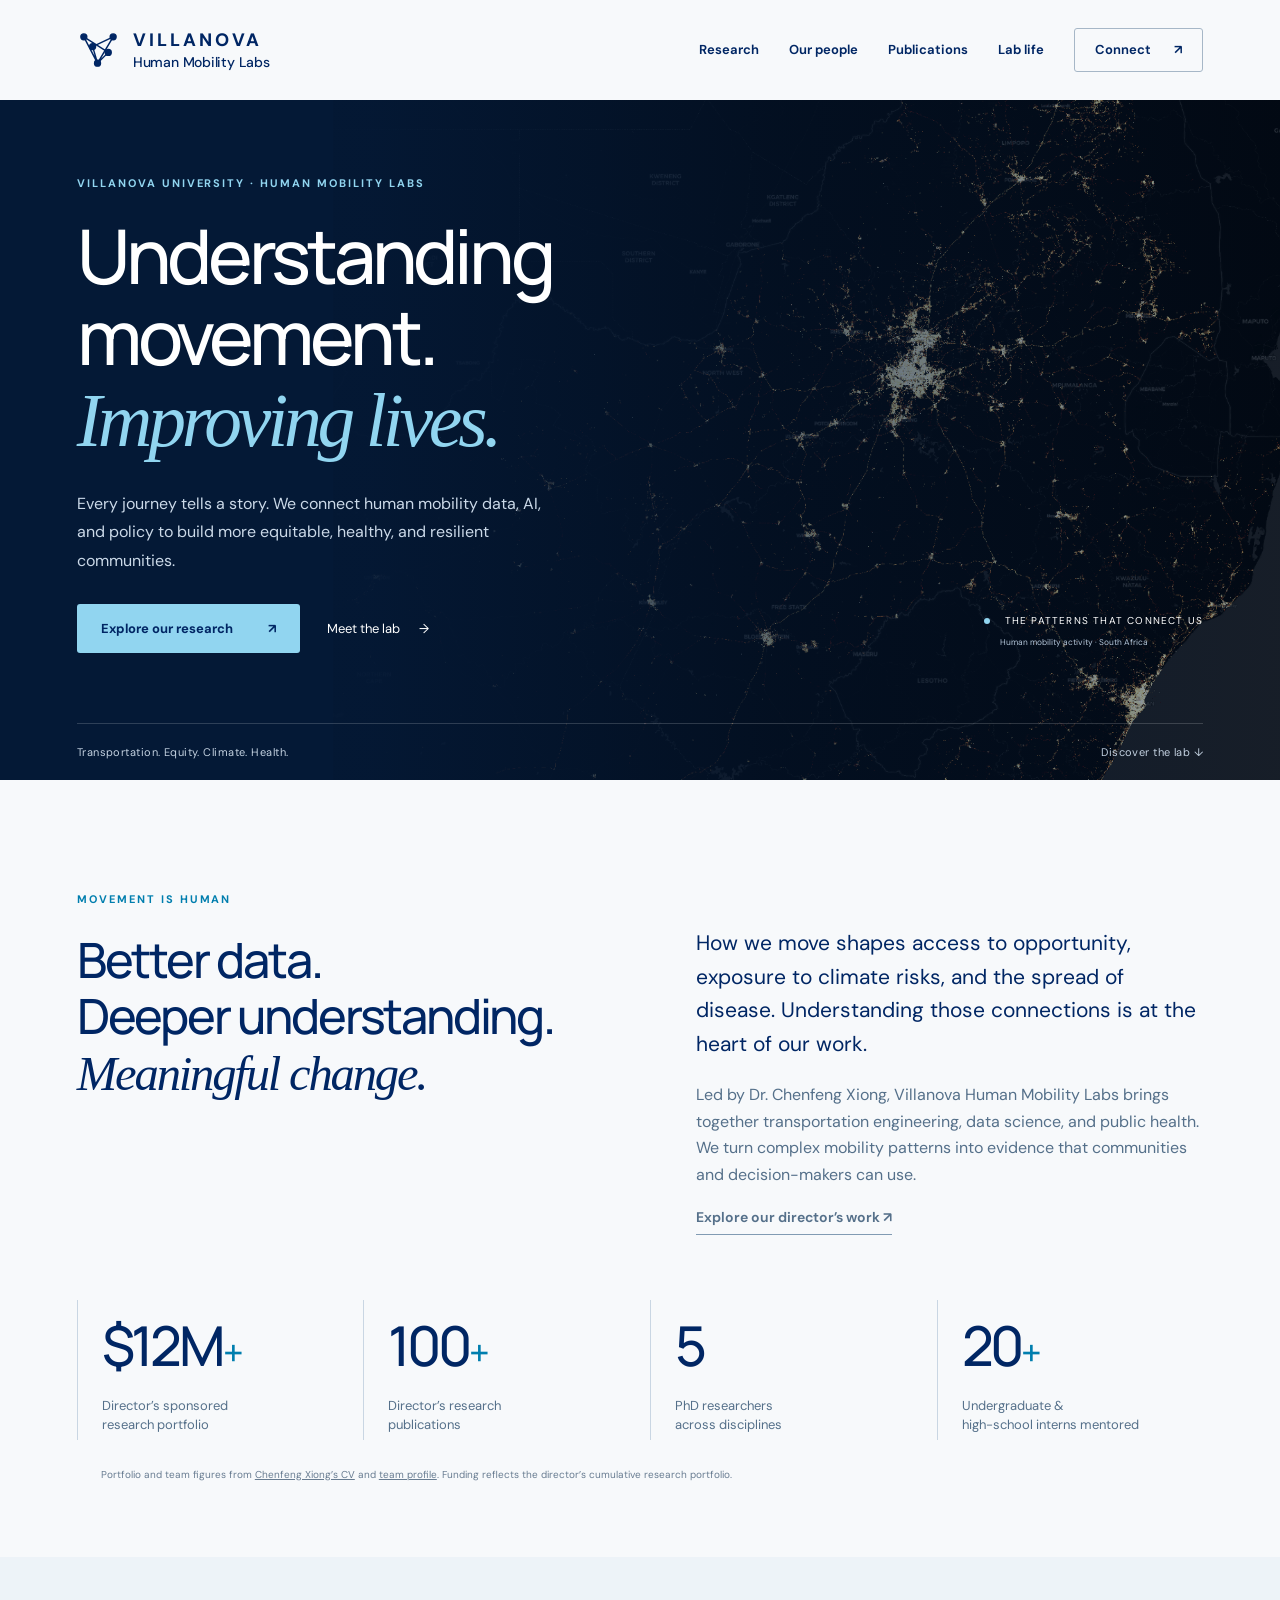
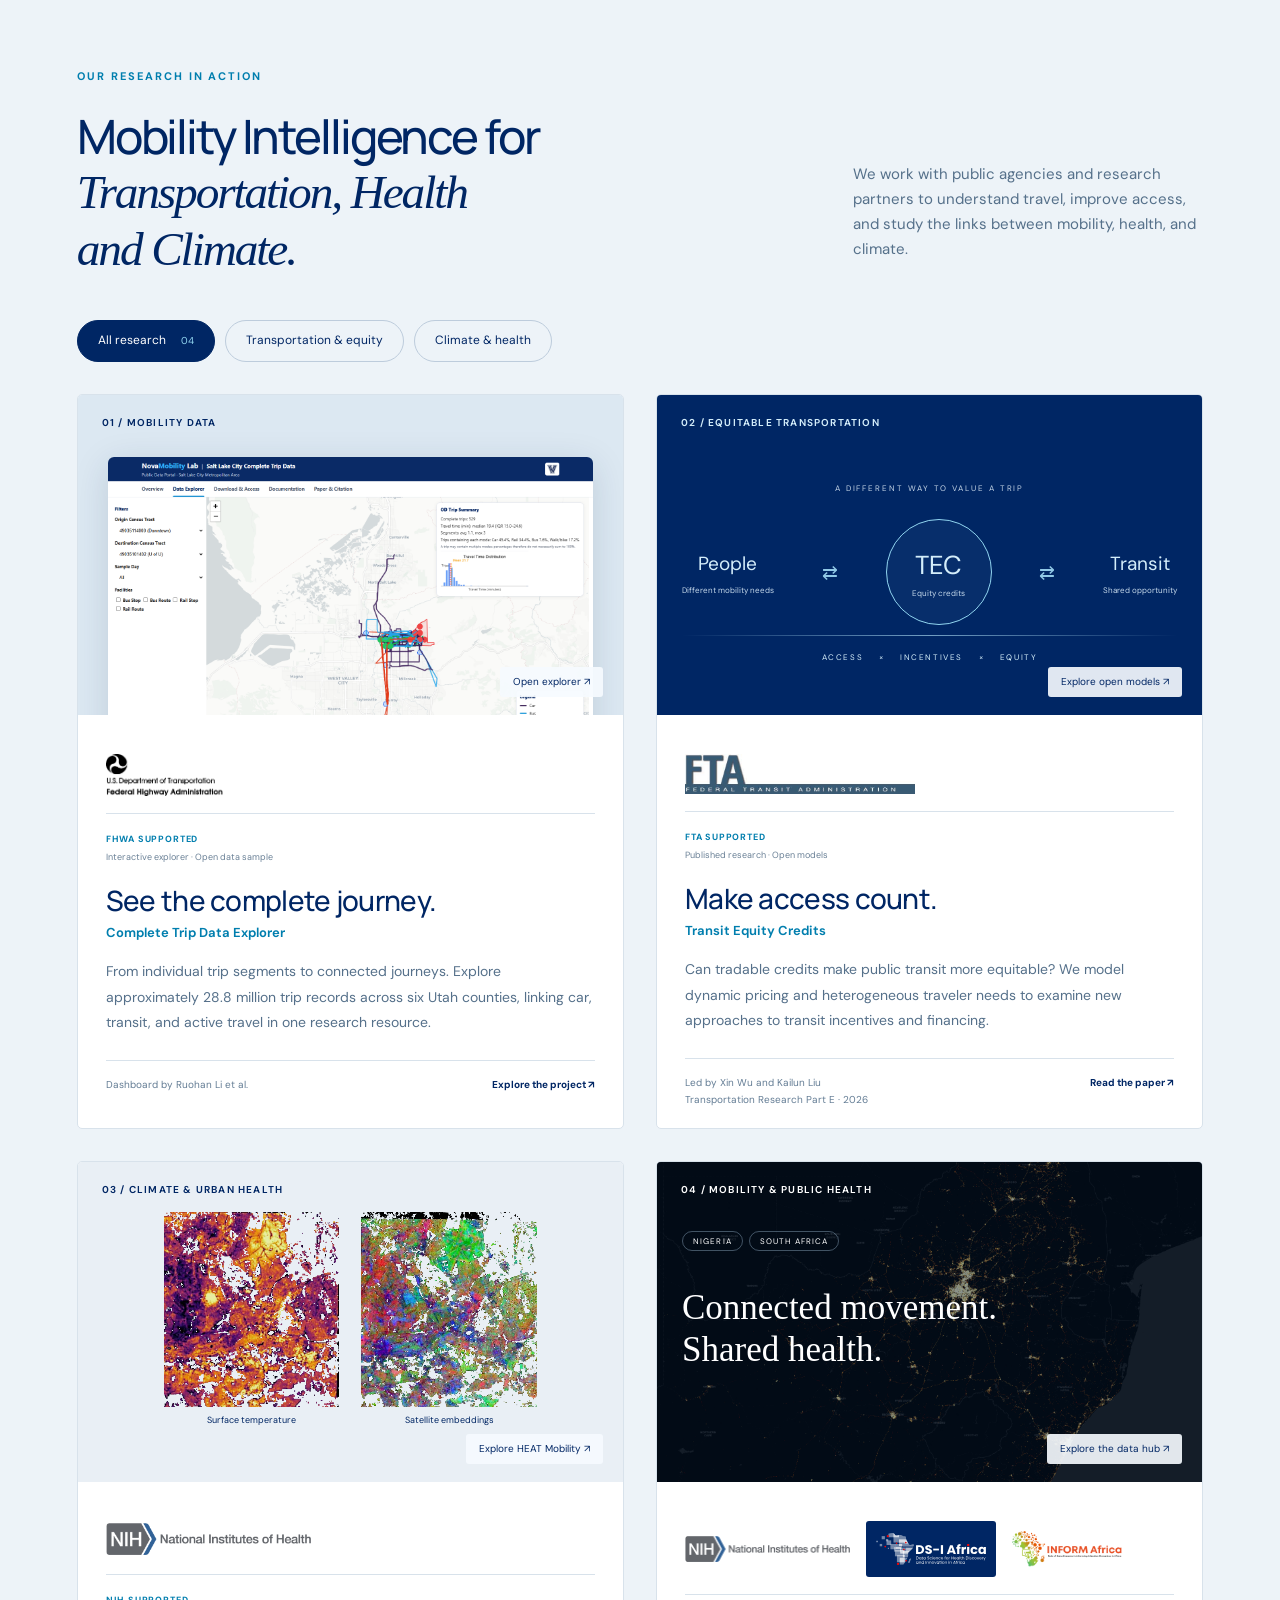
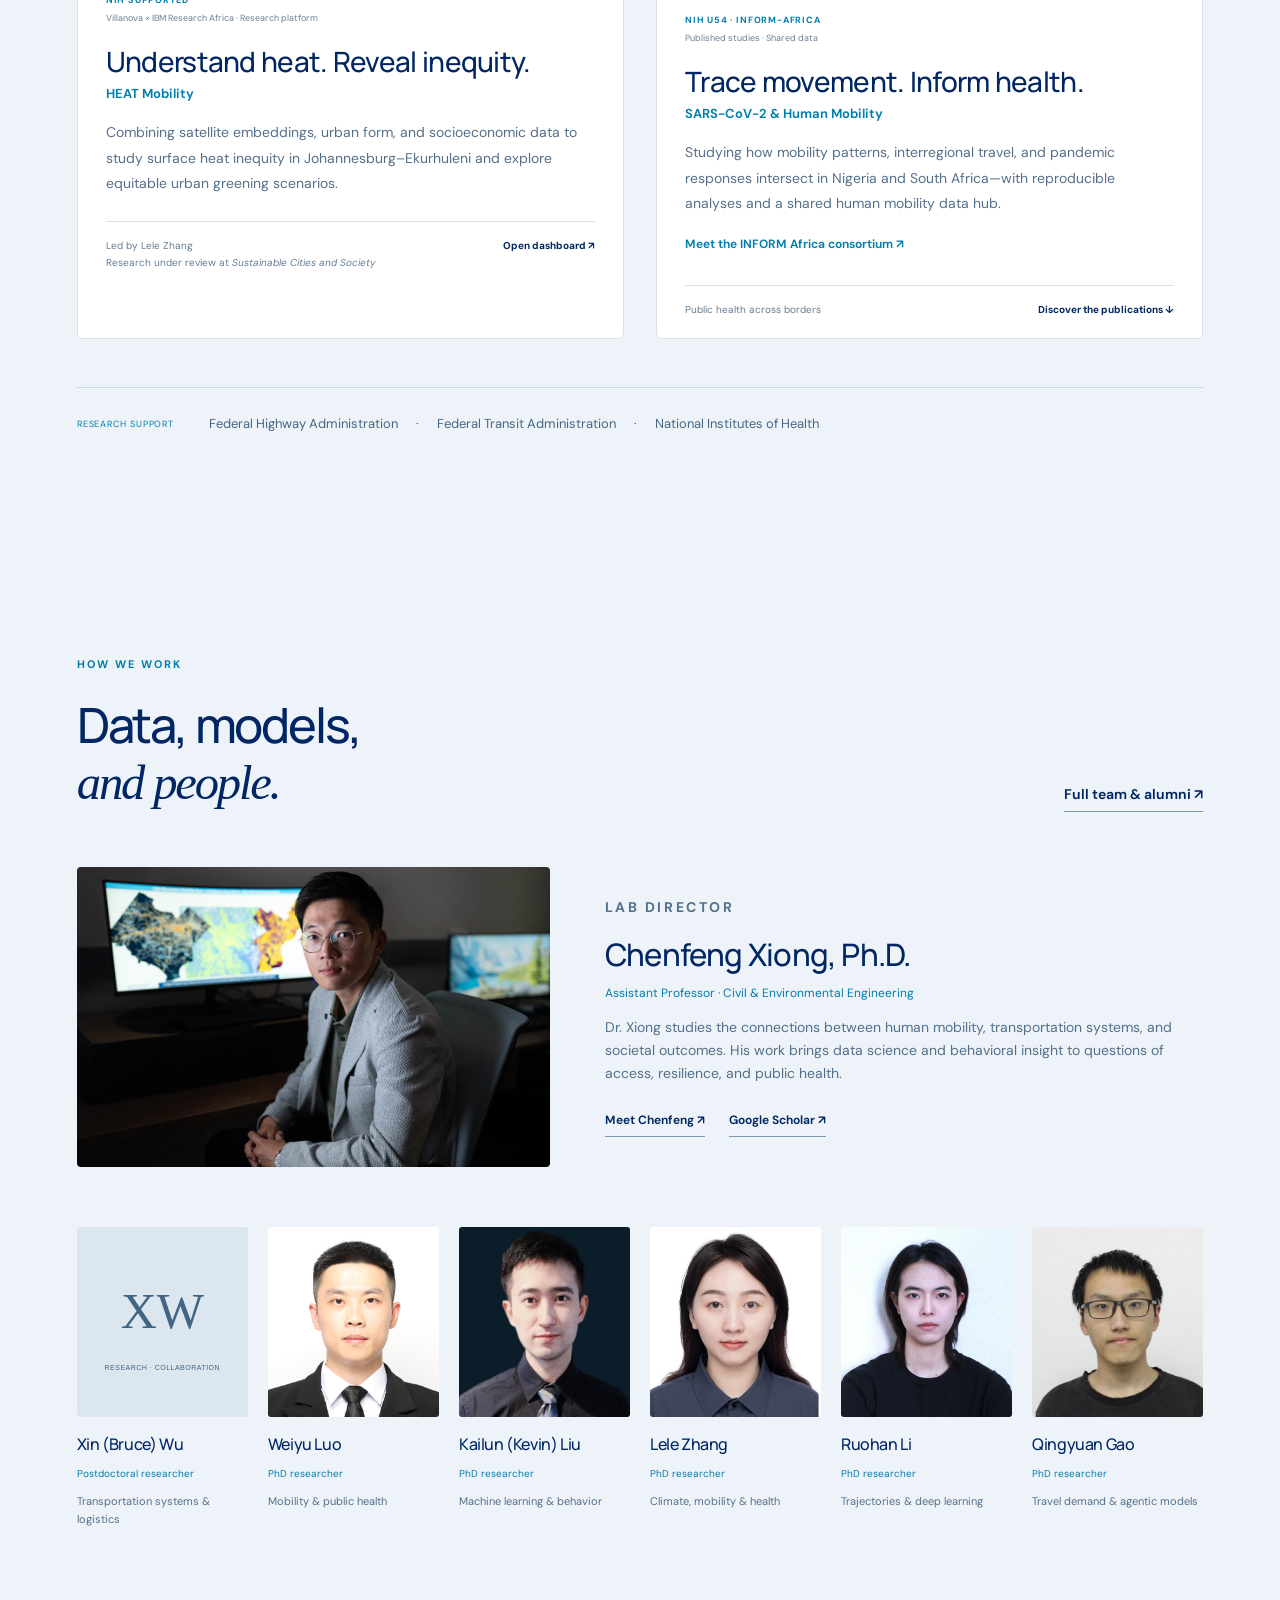
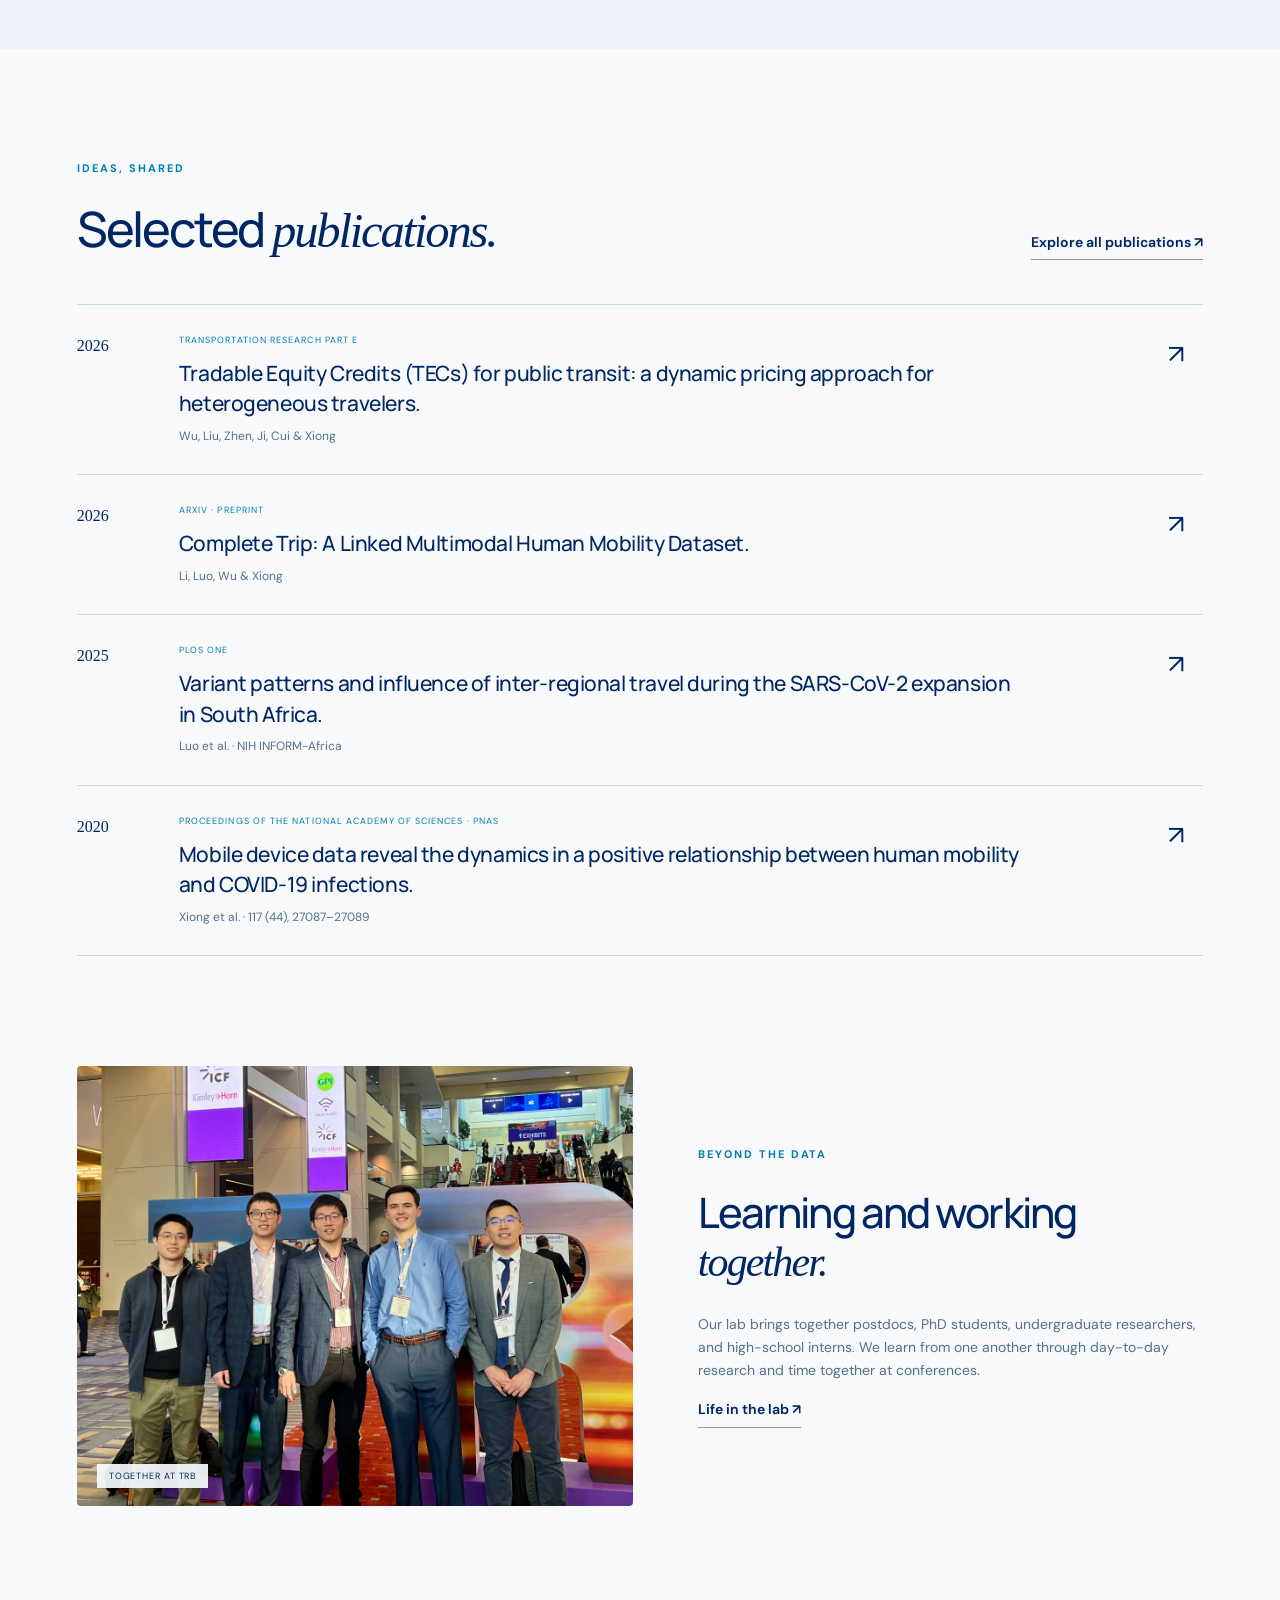
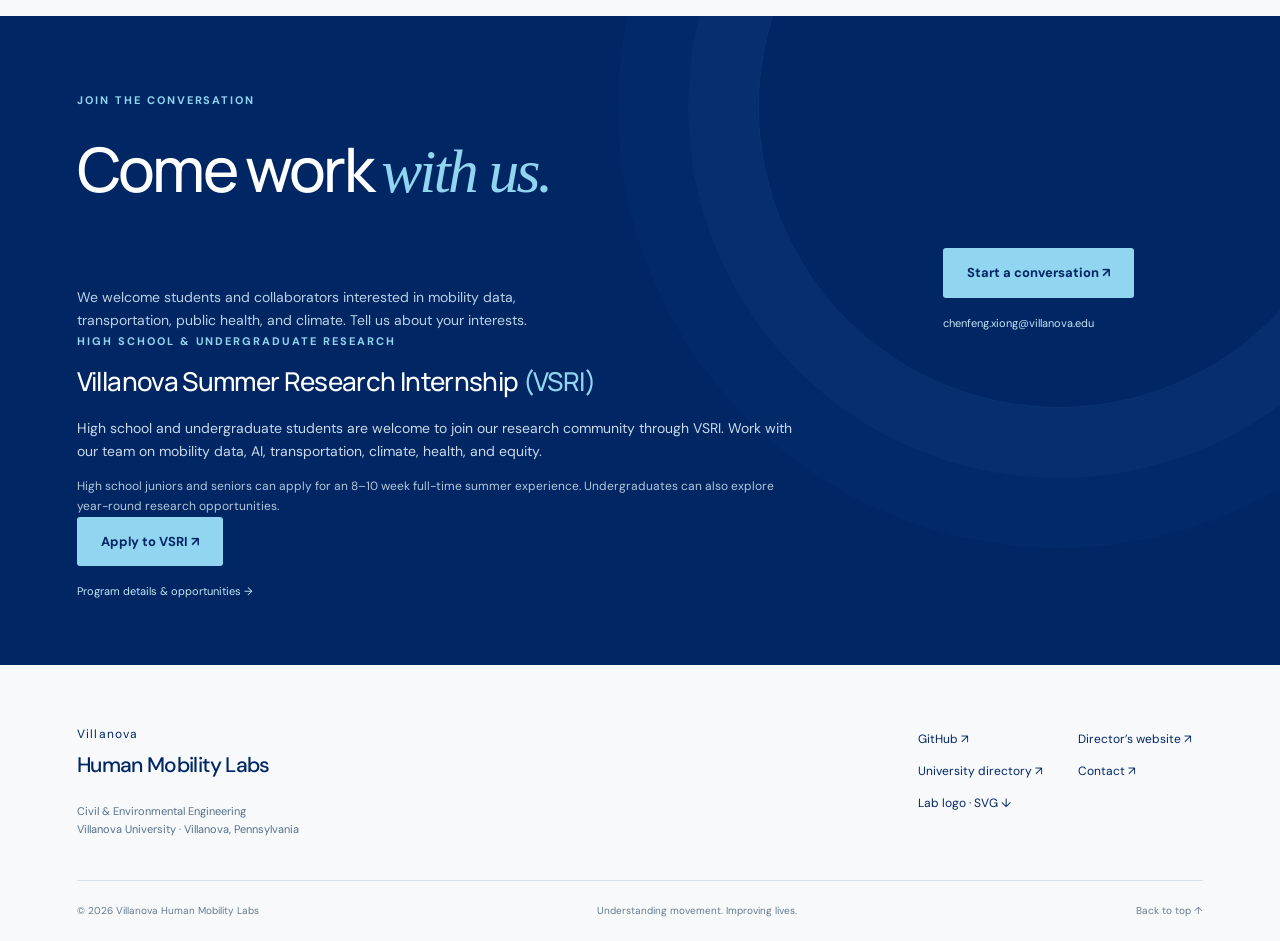
==== index.html @ 0d7bfad9 "Name HEAT manuscript review journal" ====
<!doctype html>
<html lang="en"><head><meta charset="utf-8"><meta name="viewport" content="width=device-width, initial-scale=1"><meta name="description" content="Villanova Human Mobility Labs connects mobility data, artificial intelligence, and policy to advance transportation, equity, climate resilience, and public health."><meta name="theme-color" content="#002664"><title>Villanova Human Mobility Labs</title><link rel="icon" type="image/svg+xml" href="favicon.svg?v=3"><link rel="icon" type="image/png" sizes="32x32" href="favicon-32.png?v=3"><link rel="apple-touch-icon" sizes="180x180" href="apple-touch-icon.png"><link rel="stylesheet" href="styles.css"><script defer src="app.js"></script></head><body>
<a class="skip" href="#main">Skip to content</a>
<header><a class="brand" href="#" aria-label="Villanova Human Mobility Labs home"><svg viewBox="0 0 44 44" aria-hidden="true"><path d="M7 8 21 35 37 8M7 8 32 24 21 35 16 18 37 8"/><circle cx="7" cy="8" r="3"/><circle cx="21" cy="35" r="3"/><circle cx="37" cy="8" r="3"/><circle cx="16" cy="18" r="3"/><circle cx="32" cy="24" r="3"/></svg><span>VILLANOVA<small>Human Mobility Labs</small></span></a><button class="menu" aria-expanded="false" aria-controls="nav">Menu <span>＋</span></button><nav id="nav" aria-label="Main navigation"><a href="#research">Research</a><a href="#people">Our people</a><a href="#publications">Publications</a><a href="#life">Lab life</a><a class="nav-contact" href="#connect">Connect <span>↗</span></a></nav></header>
<main id="main"><section class="hero"><img class="hero-map" src="assets/mobility-map.png" alt="Human mobility activity forms illuminated networks across South Africa"><div class="hero-content"><p class="eyebrow light">VILLANOVA UNIVERSITY · HUMAN MOBILITY LABS</p><h1>Understanding<br>movement.<br><em>Improving lives.</em></h1><p class="hero-intro">Every journey tells a story. We connect human mobility data, AI, and policy to build more equitable, healthy, and resilient communities.</p><a class="button cream" href="#research">Explore our research <span>↗</span></a><a class="hero-link" href="#people">Meet the lab <span>→</span></a></div><div class="map-caption"><span class="dot"></span> THE PATTERNS THAT CONNECT US<small>Human mobility activity · South Africa</small></div><div class="hero-bottom"><span>Transportation. Equity. Climate. Health.</span><a href="#about">Discover the lab ↓</a></div></section>
<section class="intro wrap" id="about"><div><p class="eyebrow">MOVEMENT IS HUMAN</p><h2>Better data.<br>Deeper understanding.<br><em>Meaningful change.</em></h2></div><div class="intro-copy"><p>How we move shapes access to opportunity, exposure to climate risks, and the spread of disease. Understanding those connections is at the heart of our work.</p><p>Led by Dr. Chenfeng Xiong, Villanova Human Mobility Labs brings together transportation engineering, data science, and public health. We turn complex mobility patterns into evidence that communities and decision-makers can use.</p><a class="text-link" href="https://cfxiong.github.io/">Explore our director’s work ↗</a></div></section>
<section class="metrics wrap" aria-label="Research and team at a glance"><div><strong>$12M<span>+</span></strong><p>Director’s sponsored<br>research portfolio</p></div><div><strong>100<span>+</span></strong><p>Director’s research<br>publications</p></div><div><strong>5</strong><p>PhD researchers<br>across disciplines</p></div><div><strong>20<span>+</span></strong><p>Undergraduate &amp;<br>high-school interns mentored</p></div><p class="metric-note">Portfolio and team figures from <a href="https://cfxiong.github.io/cv/">Chenfeng Xiong’s CV</a> and <a href="https://cfxiong.github.io/team/">team profile</a>. Funding reflects the director’s cumulative research portfolio.</p></section>
<section class="research section" id="research"><div class="wrap"><div class="section-head"><div><p class="eyebrow">OUR RESEARCH IN ACTION</p><h2>Mobility Intelligence for<br><em>Transportation, Health<br>and Climate.</em></h2></div><p>We work with public agencies and research partners to understand travel, improve access, and study the links between mobility, health, and climate.</p></div><div class="filters" role="group" aria-label="Filter research projects"><button class="active" data-filter="all" aria-pressed="true">All research <span>04</span></button><button data-filter="transport" aria-pressed="false">Transportation &amp; equity</button><button data-filter="health" aria-pressed="false">Climate &amp; health</button></div><div class="project-grid">
<article class="project" data-category="transport"><a class="project-visual dashboard" href="https://villanova-transportation.github.io/Complete-Trip-Data-Explorer/"><span class="visual-label">01 / MOBILITY DATA</span><img loading="lazy" src="assets/complete-trip-explorer.png" alt="Complete Trip Data Explorer dashboard showing linked trips and transport modes in the Salt Lake City region"><span class="image-link">Open explorer ↗</span></a><div class="project-body"><div class="sponsor-logos" aria-label="Research support and consortium"><a href="https://www.fhwa.dot.gov/"><img class="" loading="lazy" src="assets/sponsors/fhwa.png" alt="Federal Highway Administration"></a></div><p class="sponsor">FHWA SUPPORTED <span>Interactive explorer · Open data sample</span></p><h3>See the complete journey.</h3><p class="project-name">Complete Trip Data Explorer</p><p>From individual trip segments to connected journeys. Explore approximately 28.8 million trip records across six Utah counties, linking car, transit, and active travel in one research resource.</p><div class="project-foot"><span>Dashboard by Ruohan Li et al.</span><a href="https://github.com/villanova-transportation/Complete-Trip-Data-Explorer">Explore the project ↗</a></div></div></article>
<article class="project" data-category="transport"><a class="project-visual equity" href="https://github.com/villanova-transportation/Transit_Equity_Credits"><span class="visual-label">02 / EQUITABLE TRANSPORTATION</span><div class="credit-diagram" aria-label="Conceptual diagram linking mobility needs, equity credits, and public transit"><span class="diagram-small">A DIFFERENT WAY TO VALUE A TRIP</span><div class="diagram-row"><span>People<br><small>Different mobility needs</small></span><b>⇄</b><span class="credit-circle">TEC<small>Equity credits</small></span><b>⇄</b><span>Transit<br><small>Shared opportunity</small></span></div><div class="diagram-line"></div><p>ACCESS <i>×</i> INCENTIVES <i>×</i> EQUITY</p></div><span class="image-link">Explore open models ↗</span></a><div class="project-body"><div class="sponsor-logos" aria-label="Research support and consortium"><a class="fta-logo" href="https://www.transit.dot.gov/" aria-label="Federal Transit Administration"><img loading="lazy" src="assets/sponsors/fta.png" alt="Federal Transit Administration"></a></div><p class="sponsor">FTA SUPPORTED <span>Published research · Open models</span></p><h3>Make access count.</h3><p class="project-name">Transit Equity Credits</p><p>Can tradable credits make public transit more equitable? We model dynamic pricing and heterogeneous traveler needs to examine new approaches to transit incentives and financing.</p><div class="project-foot"><span>Led by Xin Wu and Kailun Liu<br>Transportation Research Part E · 2026</span><a href="https://doi.org/10.1016/j.tre.2026.104858">Read the paper ↗</a></div></div></article>
<article class="project" data-category="health"><a class="project-visual heat" href="https://villanova-transportation.github.io/heat-mobility/"><span class="visual-label">03 / CLIMATE &amp; URBAN HEALTH</span><div class="heat-maps"><figure><img loading="lazy" src="assets/heat-summer.webp" alt="Summer land-surface temperature map of Johannesburg–Ekurhuleni"><figcaption>Surface temperature</figcaption></figure><figure><img loading="lazy" src="assets/heat-embeddings.webp" alt="Satellite embedding representation of the Johannesburg–Ekurhuleni urban landscape"><figcaption>Satellite embeddings</figcaption></figure></div><span class="image-link">Explore HEAT Mobility ↗</span></a><div class="project-body"><div class="sponsor-logos" aria-label="Research support and consortium"><a href="https://www.nih.gov/"><img class="nih-logo" loading="lazy" src="assets/sponsors/nih.png" alt="National Institutes of Health"></a></div><p class="sponsor">NIH SUPPORTED <span>Villanova × IBM Research Africa · Research platform</span></p><h3>Understand heat. Reveal inequity.</h3><p class="project-name">HEAT Mobility</p><p>Combining satellite embeddings, urban form, and socioeconomic data to study surface heat inequity in Johannesburg–Ekurhuleni and explore equitable urban greening scenarios.</p><div class="project-foot"><span>Led by Lele Zhang<br>Research under review at <em>Sustainable Cities and Society</em></span><a href="https://villanova-transportation.github.io/heat-mobility/dashboard.html">Open dashboard ↗</a></div></div></article>
<article class="project" data-category="health"><a class="project-visual health" href="https://github.com/villanova-transportation/Human-Mobility-Data-Hub"><span class="visual-label">04 / MOBILITY &amp; PUBLIC HEALTH</span><img loading="lazy" src="assets/mobility-map.png" alt="A network of human mobility observations across South Africa"><div class="health-overlay"><span>NIGERIA</span><span>SOUTH AFRICA</span><strong>Connected movement.<br>Shared health.</strong></div><span class="image-link">Explore the data hub ↗</span></a><div class="project-body"><div class="sponsor-logos" aria-label="Research support and consortium"><a href="https://www.nih.gov/"><img class="nih-logo" loading="lazy" src="assets/sponsors/nih.png" alt="National Institutes of Health"></a><a href="https://dsi-africa.org/"><img class="dsi-logo" loading="lazy" src="assets/sponsors/dsi-africa.svg" alt="DS-I Africa"></a><a href="https://inform-africa.org/"><img class="inform-logo" loading="lazy" src="assets/sponsors/inform-africa.webp" alt="INFORM Africa"></a></div><p class="sponsor">NIH U54 · INFORM-AFRICA <span>Published studies · Shared data</span></p><h3>Trace movement. Inform health.</h3><p class="project-name">SARS-CoV-2 &amp; Human Mobility</p><p>Studying how mobility patterns, interregional travel, and pandemic responses intersect in Nigeria and South Africa—with reproducible analyses and a shared human mobility data hub.</p><a class="consortium-link" href="https://inform-africa.org/">Meet the INFORM Africa consortium ↗</a><div class="project-foot"><span>Public health across borders</span><a href="#health-papers">Discover the publications ↓</a></div></div></article>
</div><div class="research-note"><span>RESEARCH SUPPORT</span><p>Federal Highway Administration <b>·</b> Federal Transit Administration <b>·</b> National Institutes of Health</p></div></div></section>
<section class="people section" id="people"><div class="wrap"><div class="section-head"><div><p class="eyebrow">HOW WE WORK</p><h2>Data, models,<br><em>and people.</em></h2></div><a class="text-link" href="https://cfxiong.github.io/team/">Full team &amp; alumni ↗</a></div><div class="director"><img loading="lazy" src="assets/chenfeng-xiong.jpeg" alt="Chenfeng Xiong at his research workstation"><div><p class="eyebrow">LAB DIRECTOR</p><h3>Chenfeng Xiong, Ph.D.</h3><p class="role">Assistant Professor · Civil &amp; Environmental Engineering</p><p>Dr. Xiong studies the connections between human mobility, transportation systems, and societal outcomes. His work brings data science and behavioral insight to questions of access, resilience, and public health.</p><a class="text-link" href="https://cfxiong.github.io/">Meet Chenfeng ↗</a><a class="text-link" href="https://scholar.google.com/citations?user=MQUY6gYAAAAJ&amp;hl=en">Google Scholar ↗</a></div></div><div class="team-grid"><article><div class="initials" aria-hidden="true">XW<span>RESEARCH · COLLABORATION</span></div><h3>Xin (Bruce) Wu</h3><span>Postdoctoral researcher</span><p>Transportation systems &amp; logistics</p></article><article><img loading="lazy" src="assets/weiyu-luo.jpg" alt="Weiyu Luo"><h3>Weiyu Luo</h3><span>PhD researcher</span><p>Mobility &amp; public health</p></article><article><img loading="lazy" src="assets/kailun-liu.jpg" alt="Kailun Liu"><h3>Kailun (Kevin) Liu</h3><span>PhD researcher</span><p>Machine learning &amp; behavior</p></article><article><img loading="lazy" src="assets/lele-zhang.jpg" alt="Lele Zhang"><h3>Lele Zhang</h3><span>PhD researcher</span><p>Climate, mobility &amp; health</p></article><article><img loading="lazy" src="assets/ruohan-li.jpg" alt="Ruohan Li"><h3>Ruohan Li</h3><span>PhD researcher</span><p>Trajectories &amp; deep learning</p></article><article><img loading="lazy" src="assets/qingyuan-gao.png" alt="Qingyuan Gao"><h3>Qingyuan Gao</h3><span>PhD researcher</span><p>Travel demand &amp; agentic models</p></article></div></div></section>
<section class="publications wrap section" id="publications"><div class="section-head"><div><p class="eyebrow">IDEAS, SHARED</p><h2>Selected <em>publications.</em></h2></div><a class="text-link" href="https://cfxiong.github.io/publications/">Explore all publications ↗</a></div><a class="paper" href="https://doi.org/10.1016/j.tre.2026.104858"><span class="paper-year">2026</span><div><p>TRANSPORTATION RESEARCH PART E</p><h3>Tradable Equity Credits (TECs) for public transit: a dynamic pricing approach for heterogeneous travelers.</h3><span>Wu, Liu, Zhen, Ji, Cui &amp; Xiong</span></div><span class="paper-arrow">↗</span></a><a class="paper" href="https://doi.org/10.48550/arXiv.2607.15436"><span class="paper-year">2026</span><div><p>ARXIV · PREPRINT</p><h3>Complete Trip: A Linked Multimodal Human Mobility Dataset.</h3><span>Li, Luo, Wu &amp; Xiong</span></div><span class="paper-arrow">↗</span></a><a class="paper" id="health-papers" href="https://doi.org/10.1371/journal.pone.0329621"><span class="paper-year">2025</span><div><p>PLOS ONE</p><h3>Variant patterns and influence of inter-regional travel during the SARS-CoV-2 expansion in South Africa.</h3><span>Luo et al. · NIH INFORM-Africa</span></div><span class="paper-arrow">↗</span></a><a class="paper" href="https://doi.org/10.1073/pnas.2010836117"><span class="paper-year">2020</span><div><p>PROCEEDINGS OF THE NATIONAL ACADEMY OF SCIENCES · PNAS</p><h3>Mobile device data reveal the dynamics in a positive relationship between human mobility and COVID-19 infections.</h3><span>Xiong et al. · 117 (44), 27087–27089</span></div><span class="paper-arrow">↗</span></a></section>
<section class="life wrap" id="life"><div class="life-image"><img loading="lazy" src="assets/team-trb.jpg" alt="Members of the lab together at the Transportation Research Board meeting"><span>TOGETHER AT TRB</span></div><div class="life-copy"><p class="eyebrow">BEYOND THE DATA</p><h2>Learning and working<br><em>together.</em></h2><p>Our lab brings together postdocs, PhD students, undergraduate researchers, and high-school interns. We learn from one another through day-to-day research and time together at conferences.</p><a class="text-link" href="https://cfxiong.github.io/team/">Life in the lab ↗</a></div></section>
<section class="connect" id="connect"><div class="wrap"><p class="eyebrow light">JOIN THE CONVERSATION</p><h2>Come work <em>with us.</em></h2><div class="connect-bottom"><p>We welcome students and collaborators interested in mobility data,<br>transportation, public health, and climate. Tell us about your interests.</p><div><a class="button cream" href="mailto:chenfeng.xiong@villanova.edu">Start a conversation ↗</a><a class="join-link" href="mailto:chenfeng.xiong@villanova.edu">chenfeng.xiong@villanova.edu</a></div></div><div class="vsri"><div><p class="eyebrow light">HIGH SCHOOL &amp; UNDERGRADUATE RESEARCH</p><h3>Villanova Summer Research Internship <span>(VSRI)</span></h3><p>High school and undergraduate students are welcome to join our research community through VSRI. Work with our team on mobility data, AI, transportation, climate, health, and equity.</p><p class="vsri-details">High school juniors and seniors can apply for an 8–10 week full-time summer experience. Undergraduates can also explore year-round research opportunities.</p></div><div class="vsri-actions"><a class="button cream" href="https://forms.gle/LvD6wPkDF1DN1dkw9" target="_blank" rel="noopener">Apply to VSRI ↗</a><a class="join-link" href="https://cfxiong.github.io/recruit/">Program details &amp; opportunities →</a></div></div></div></section></main>
<footer class="wrap"><div><a class="footer-brand" href="#">Villanova<br><strong>Human Mobility Labs</strong></a><p>Civil &amp; Environmental Engineering<br>Villanova University · Villanova, Pennsylvania</p></div><div class="footer-links"><a href="https://github.com/villanova-transportation">GitHub ↗</a><a href="https://cfxiong.github.io/">Director’s website ↗</a><a href="https://www.villanova.edu/university/engineering/academic-programs/civil-environmental/directory.html">University directory ↗</a><a href="mailto:chenfeng.xiong@villanova.edu">Contact ↗</a><a href="brand/villanova-human-mobility-labs-villanova-blue.svg" download>Lab logo · SVG ↓</a></div><div class="footer-bottom"><span>© 2026 Villanova Human Mobility Labs</span><span>Understanding movement. Improving lives.</span><a href="#">Back to top ↑</a></div></footer>
</body></html>
---- styles.css ----
@import url('https://fonts.googleapis.com/css2?family=DM+Sans:wght@400;450;500;600;650;700&family=Manrope:wght@400;500;600;650;700;800&display=swap');
:root{--ink:#002664;--muted:#55708a;--cream:#f7f9fb;--line:#d8e2eb;--green:#007eae;--gold:#91d5f0}*{box-sizing:border-box}html{scroll-behavior:smooth;scroll-padding-top:100px}body{margin:0;background:var(--cream);color:var(--ink);font-family:'DM Sans',Arial,sans-serif;font-size:16px;line-height:1.65}a{color:inherit;text-decoration:none}button{font:inherit;cursor:pointer}img{max-width:100%;display:block}h1,h2,h3,p,figure{margin:0}h1,h2,h3{font-family:'Manrope',Arial,sans-serif;font-weight:500;line-height:1.15;letter-spacing:-.045em}h2{font-size:clamp(34px,3.8vw,56px)}h2 em,h1 em{font-family:Georgia,serif;font-weight:400}h3{letter-spacing:-.025em}p{margin-bottom:1em}a,button{touch-action:manipulation}a:focus-visible,button:focus-visible{outline:3px solid #13b5ea;outline-offset:5px}.wrap{width:min(1240px,88%);margin:auto}.section{padding:110px 0}.eyebrow{font-size:11px;letter-spacing:.18em;font-weight:700;color:var(--green);margin-bottom:24px}.eyebrow.light{color:#91d5f0}.text-link{font-weight:650;border-bottom:1px solid #819bb3;padding-bottom:5px;font-size:14px;display:inline-block}.text-link:hover{color:var(--green);border-color:var(--green)}.skip{position:absolute;top:-100px;background:white;padding:15px;z-index:100}.skip:focus{top:0}header{height:100px;padding:0 6%;display:flex;align-items:center;justify-content:space-between;background:var(--cream);position:relative;z-index:20}.brand{display:flex;align-items:center;gap:13px;font-size:18px;letter-spacing:.17em;font-weight:800;line-height:1.3}.brand small{display:block;font-size:14px;letter-spacing:-.015em;font-weight:500}.brand svg{width:43px;height:49px;fill:var(--ink);stroke:var(--ink);stroke-width:1.5}.brand svg path{fill:none}nav{display:flex;gap:30px;align-items:center;font-size:13px;font-weight:650}.nav-contact{border:1px solid #a6b7c7;padding:10px 20px;border-radius:3px}.nav-contact span{padding-left:20px}.menu{display:none}.hero{min-height:680px;position:relative;overflow:hidden;background:#041936;color:white}.hero-map{position:absolute;width:80%;height:100%;right:-6%;object-fit:cover;opacity:.7}.hero:after{content:'';position:absolute;inset:0;background:linear-gradient(90deg,#041936 6%,#041936ed 29%,#04193670 60%,#04193610 100%);pointer-events:none}.hero-content{position:relative;z-index:2;width:88%;max-width:1240px;margin:auto;padding:74px 0 110px}.hero h1{font-size:clamp(48px,5.9vw,86px);line-height:1.07;letter-spacing:-.055em}.hero h1 em{color:var(--gold)}.hero-intro{max-width:470px;font-size:16px;line-height:1.8;color:#cbd9e8;margin:28px 0}.button{display:inline-flex;align-items:center;gap:35px;padding:14px 24px;border-radius:3px;font-size:13px;font-weight:700}.cream{background:var(--gold);color:#002664}.button:hover{background:#c5eafa}.hero-link{font-size:13px;margin-left:27px}.hero-link span{margin-left:16px}.map-caption{position:absolute;right:6%;bottom:130px;z-index:2;font-size:10px;letter-spacing:.12em}.map-caption small{display:block;color:#b4c6d9;letter-spacing:0;margin:7px 0 0 16px}.dot{width:6px;height:6px;background:var(--gold);display:inline-block;border-radius:50%;margin-right:10px}.hero-bottom{position:absolute;bottom:0;left:6%;right:6%;z-index:2;border-top:1px solid #ffffff2b;display:flex;justify-content:space-between;padding:19px 0;font-size:11px;color:#c3d1e0;letter-spacing:.04em}.intro{padding-top:110px;display:grid;grid-template-columns:1fr 1fr;gap:10%}.intro-copy{padding-top:37px;color:var(--muted)}.intro-copy p:first-child{font-size:21px;line-height:1.6;color:var(--ink)}.metrics{display:grid;grid-template-columns:repeat(4,1fr);padding:65px 0 75px;gap:20px}.metrics>div{padding-left:24px;border-left:1px solid #c9d6e3}.metrics strong{font-size:55px;font-family:Manrope,Arial,sans-serif;font-weight:500;letter-spacing:-.06em}.metrics strong span{font-size:36px;color:var(--green)}.metrics p{font-size:13px;line-height:1.5;color:var(--muted);margin:5px 0}.metrics .metric-note{grid-column:1/-1;font-size:10px;margin:7px 0 0 24px;color:#687c91}.metric-note a{text-decoration:underline}.research{background:#edf3f8}.section-head{display:flex;align-items:flex-end;justify-content:space-between;gap:60px;margin-bottom:44px}.section-head>p{max-width:350px;color:var(--muted);font-size:15px}.filters{display:flex;gap:10px;margin:40px 0 32px;flex-wrap:wrap}.filters button{border:1px solid #bdccdc;border-radius:30px;padding:10px 20px;background:transparent;font-size:12px;color:var(--ink)}.filters button.active{background:var(--ink);color:white;border-color:var(--ink)}.filters span{font-size:10px;margin-left:12px;color:#91d5f0}.project-grid{display:grid;grid-template-columns:1fr 1fr;gap:32px}.project{background:#ffffff;overflow:hidden;border-radius:5px;border:1px solid #d8e2eb}.project[hidden]{display:none}.project-visual{height:320px;position:relative;display:block;overflow:hidden}.visual-label{position:absolute;left:24px;top:20px;z-index:2;font-size:10px;letter-spacing:.12em;font-weight:650}.image-link{position:absolute;right:20px;bottom:18px;padding:7px 13px;background:#f7fbffe8;border-radius:3px;font-size:10px;color:var(--ink);z-index:3;transition:transform .2s}.project-visual:hover .image-link{transform:translateY(-3px)}.dashboard{background:#dce8f2;padding:62px 30px 0}.dashboard img{width:100%;height:auto;box-shadow:0 8px 35px #17324d25;border-radius:6px}.equity{background:#002664;color:#d3edfa}.credit-diagram{padding:78px 25px 25px;text-align:center}.diagram-small{font-size:8px;letter-spacing:.24em;color:#c1d2e4}.diagram-row{display:flex;align-items:center;justify-content:space-between;gap:10px;margin:20px 0 10px;font-size:19px}.diagram-row small{font-size:8px;display:block;margin-top:5px;color:#c5d9eb}.diagram-row b{font-weight:400;color:#91c9e7}.credit-circle{border:1px solid #91d5f0;border-radius:50%;width:106px;height:106px;display:flex;flex-direction:column;justify-content:center;font-size:26px;background:#91d5f00c}.credit-circle small{margin:0}.diagram-line{height:1px;background:linear-gradient(90deg,transparent,#729ec3,transparent)}.credit-diagram>p{font-size:8px;letter-spacing:.2em;margin-top:15px}.credit-diagram i{padding:0 12px;font-style:normal}.heat{background:#e9eff5}.heat-maps{display:flex;justify-content:center;gap:22px;padding:50px 32px 30px;height:100%}.heat-maps figure{height:220px;max-width:44%}.heat-maps img{height:195px;object-fit:contain;mix-blend-mode:multiply}.heat-maps figcaption{font-size:9px;text-align:center;padding-top:6px}.health{background:#041936;color:white}.health>img{width:100%;height:100%;object-fit:cover;opacity:.6}.health-overlay{position:absolute;inset:64px 25px auto}.health-overlay>span{font-size:8px;letter-spacing:.14em;border:1px solid #a1bfd866;border-radius:15px;padding:4px 10px;margin-right:6px}.health-overlay strong{display:block;font:400 35px/1.2 Georgia,serif;margin-top:35px}.project-body{padding:26px 28px 20px}.sponsor{font-size:9px;letter-spacing:.09em;font-weight:700;color:var(--green);line-height:1.6}.sponsor span{display:block;font-weight:400;letter-spacing:0;color:#6a8096;margin-top:4px}.project h3{font-size:28px;margin:19px 0 6px}.project-name{font-size:13px;font-weight:650;color:var(--green);margin-bottom:16px}.project-body>p:not(.sponsor):not(.project-name){font-size:14px;color:var(--muted);line-height:1.8}.project-foot{display:flex;justify-content:space-between;gap:20px;border-top:1px solid #d8e2eb;margin-top:25px;padding-top:16px;font-size:10px}.project-foot>span{color:#637c94}.project-foot a{font-weight:700;white-space:nowrap}.research-note{border-top:1px solid #c9d8e6;margin-top:48px;padding-top:25px;display:flex;gap:35px;align-items:center}.research-note>span{font-size:9px;letter-spacing:.1em;white-space:nowrap;color:var(--green)}.research-note p{font-size:13px;margin:0;color:#496780}.research-note b{padding:0 15px;font-weight:400}.approach-grid{display:grid;grid-template-columns:repeat(3,1fr);gap:50px;margin-top:65px}.approach-grid>div{border-top:1px solid #a7bacb;padding-top:22px}.approach-grid span{font-size:10px;letter-spacing:.12em;color:var(--green)}.approach-grid h3{font-size:23px;margin:30px 0 17px}.approach-grid p{font-size:14px;color:var(--muted)}.people{background:#edf3f8}.director{display:grid;grid-template-columns:42% 1fr;gap:55px;margin:55px 0 60px;align-items:center}.director>img{width:100%;height:300px;object-fit:cover;border-radius:4px}.director h3{font-size:31px;margin-bottom:12px}.director .eyebrow{margin-bottom:17px}.director .role{font-size:12px;color:var(--green)}.director p{font-size:14px;color:var(--muted)}.director .text-link{margin:12px 24px 0 0;font-size:12px}.team-grid{display:grid;grid-template-columns:repeat(6,1fr);gap:20px}.team-grid img,.initials{width:100%;height:190px;object-fit:cover;object-position:center 25%;border-radius:3px}.initials{background:#dce6ef;display:flex;flex-direction:column;align-items:center;justify-content:center;font-family:Georgia,serif;font-size:50px;color:#436584}.initials span{font:7px/1.5 Arial,sans-serif;letter-spacing:.07em;margin-top:10px}.team-grid h3{font-size:16px;margin:18px 0 6px;letter-spacing:-.025em}.team-grid article>span{font-size:10px;color:var(--green)}.team-grid p{font-size:11px;color:var(--muted);margin-top:6px}.paper{display:grid;grid-template-columns:80px 1fr 35px;gap:22px;border-top:1px solid #cbd9e5;padding:28px 0;align-items:start}.paper:last-child{border-bottom:1px solid #cbd9e5}.paper:hover h3{color:var(--green)}.paper-year{font-size:16px;font-family:Georgia,serif}.paper p{font-size:9px;letter-spacing:.12em;color:var(--green);margin-bottom:10px}.paper h3{font-size:21px;line-height:1.45;letter-spacing:-.02em;max-width:850px}.paper div>span{font-size:12px;color:var(--muted);display:block;margin-top:8px}.paper-arrow{font-size:26px}.life{display:grid;grid-template-columns:1.1fr 1fr;gap:65px;padding-bottom:110px;align-items:center}.life-image{position:relative}.life-image img{height:440px;width:100%;object-fit:cover;object-position:center 40%;border-radius:4px}.life-image>span{position:absolute;bottom:18px;left:20px;background:#f7fbffeb;padding:5px 12px;font-size:9px;letter-spacing:.1em}.life-copy h2{font-size:42px;margin-bottom:27px}.life-copy>p:not(.eyebrow){font-size:14px;color:var(--muted)}.connect{background:#002664;color:white;padding:75px 0 65px;position:relative;overflow:hidden}.connect:after{content:'';position:absolute;right:-80px;top:-210px;width:600px;height:600px;border:1px solid #77bee816;border-radius:50%;box-shadow:0 0 0 70px #77bee808,0 0 0 140px #77bee806;pointer-events:none}.connect h2{font-size:clamp(40px,4.8vw,68px);position:relative;z-index:1}.connect h2 em{color:var(--gold)}.connect-bottom{display:flex;justify-content:space-between;align-items:end;gap:35px;margin-top:42px;position:relative;z-index:1}.connect-bottom p{font-size:14px;color:#bfd2e5;margin:0}.join-link{display:block;font-size:11px;margin-top:16px;color:#c5e7f6}.connect-bottom>div{min-width:260px}footer{padding-top:55px;display:flex;justify-content:space-between;flex-wrap:wrap}.footer-brand{font-size:12px;letter-spacing:.1em;line-height:1.8}.footer-brand strong{font-size:21px;letter-spacing:-.03em;font-weight:500}footer p{font-size:11px;color:var(--muted);margin-top:18px}.footer-links{display:grid;grid-template-columns:1fr 1fr;gap:12px 35px;align-content:start;font-size:12px;padding-top:10px}.footer-bottom{flex-basis:100%;border-top:1px solid #d8e2eb;margin-top:30px;padding:22px 0;display:flex;justify-content:space-between;color:#647b91;font-size:10px}
@media(min-width:1600px){.hero-content{padding-top:95px}.hero{min-height:750px}}
@media(max-width:1000px){nav{gap:18px}.brand{font-size:15px}.brand small{font-size:12px}.team-grid{grid-template-columns:repeat(3,1fr);gap:28px}.team-grid img,.initials{height:250px}.project-visual{height:280px}.diagram-row{font-size:15px}.credit-circle{width:85px;height:85px}.heat-maps img{height:165px}.project-foot{flex-direction:column;gap:5px}.research-note{align-items:start}.research-note b{padding:0 5px}.life{gap:35px}.life-copy h2{font-size:34px}}
@media(max-width:720px){header{height:82px}.brand svg{width:33px}.brand{font-size:14px}.brand small{font-size:11px}.menu{display:flex;gap:15px;background:transparent;border:0;font-size:12px;align-items:center}.menu span{font-size:22px}nav{display:none;position:absolute;top:82px;left:0;right:0;background:var(--cream);padding:20px 6% 30px;border-bottom:1px solid #cddbe8;flex-direction:column;align-items:stretch;gap:0;box-shadow:0 10px 20px #0001}nav.open{display:flex}nav a{padding:12px}.nav-contact{margin-top:10px;display:flex;justify-content:space-between}.hero{min-height:720px}.hero-map{width:160%;right:-50%;opacity:.45}.hero:after{background:linear-gradient(90deg,#041936ed,#04193666)}.hero-content{padding:54px 0 140px}.hero h1{font-size:54px}.hero .eyebrow{font-size:8px}.hero-intro{font-size:14px;max-width:340px}.hero-link{margin-left:18px;font-size:11px}.hero-link span{margin-left:5px}.button{padding:13px 18px;gap:18px;font-size:12px}.map-caption{left:6%;right:auto;bottom:95px;font-size:8px}.hero-bottom{font-size:9px;gap:25px}.hero-bottom>a{white-space:nowrap}.intro{grid-template-columns:1fr;gap:22px;padding-top:65px}.intro-copy{padding:0}.intro-copy p:first-child{font-size:19px}.intro-copy p{font-size:14px}.metrics{grid-template-columns:1fr 1fr;padding:40px 0 60px;gap:30px 20px}.metrics strong{font-size:45px}.metrics>div{padding-left:18px}.metrics .metric-note{margin-left:0}.section{padding:65px 0}.section-head{display:block;margin-bottom:30px}.section-head>p{margin-top:25px}.section-head>.text-link{margin-top:25px}.eyebrow{font-size:9px;margin-bottom:18px}.filters{gap:7px;margin:30px 0 22px}.filters button{font-size:10px;padding:8px 12px}.project-grid{grid-template-columns:1fr;gap:25px}.project-visual{height:285px}.project-body{padding:22px}.project h3{font-size:27px}.project-foot{flex-direction:row;gap:15px}.project-foot>span{max-width:155px}.research-note{display:block;margin-top:30px}.research-note p{margin-top:12px;line-height:1.9;font-size:12px}.approach-grid{grid-template-columns:1fr;gap:25px;margin-top:35px}.approach-grid h3{margin:18px 0 12px}.director{grid-template-columns:1fr;gap:25px;margin:35px 0}.director>img{height:260px}.director h3{font-size:28px}.team-grid{grid-template-columns:1fr 1fr;gap:25px 18px}.team-grid img,.initials{height:210px}.team-grid h3{font-size:15px}.paper{grid-template-columns:40px 1fr 18px;gap:12px;padding:24px 0}.paper-year{font-size:13px}.paper h3{font-size:17px}.paper-arrow{font-size:20px}.paper p{font-size:8px}.paper div>span{font-size:10px}.life{grid-template-columns:1fr;gap:30px;padding-bottom:65px}.life-image img{height:360px}.life-copy h2{font-size:36px}.connect{padding:55px 0}.connect-bottom{display:block;margin-top:27px}.connect-bottom>div{margin-top:25px}.connect-bottom p{font-size:13px}footer{display:block;padding-top:40px}.footer-links{margin:30px 0;gap:15px;font-size:11px}.footer-bottom{display:flex;flex-wrap:wrap;gap:10px;font-size:9px}.footer-bottom>span:nth-child(2){display:none}}
@media(prefers-reduced-motion:reduce){html{scroll-behavior:auto}*{transition:none!important}}

/* The same Villanova palette as the director's personal website. */
.hero h1 em,.connect h2 em{color:#91d5f0}.hero-map{filter:saturate(.65)}
.approach{display:grid;grid-template-columns:1fr 1fr;gap:10%;align-items:center;padding-top:70px;padding-bottom:70px}.approach-copy{color:var(--muted);font-size:16px}.approach-copy p:last-of-type{margin-bottom:22px}
.sponsor-logos{display:flex;align-items:center;gap:22px;min-height:64px;padding:13px 0 17px;margin-bottom:18px;border-bottom:1px solid var(--line);flex-wrap:wrap}.sponsor-logos a{display:inline-flex;align-items:center}.sponsor-logos img{width:auto;max-width:190px;height:42px;object-fit:contain}.sponsor-logos .nih-logo{height:42px;max-width:125px}.sponsor-logos .dsi-logo{height:45px;max-width:140px}.sponsor-logos .inform-logo{height:42px;max-width:120px}.consortium-link{display:inline-block;margin:2px 0 5px;color:var(--green);font-size:12px;font-weight:650}.research .section-head h2{font-size:clamp(34px,3.7vw,53px)}
@media(max-width:720px){.approach{grid-template-columns:1fr;gap:25px;padding-top:50px;padding-bottom:50px}.approach-copy{font-size:14px}.sponsor-logos{gap:15px}.sponsor-logos img{max-width:175px}.research .section-head h2{font-size:34px}}

.sponsor-logos .nih-logo{width:205px;max-width:205px;height:36px}.sponsor-logos .dsi-logo{width:105px;height:42px}.sponsor-logos .inform-logo{width:110px;height:42px}.sponsor-logos .fta-logo{position:relative;display:block;width:230px;height:40px;overflow:hidden}.sponsor-logos .fta-logo img{position:absolute;left:-18px;top:0;width:590px;max-width:none;height:auto}.sponsor-logos:has(.dsi-logo){gap:16px}.sponsor-logos:has(.dsi-logo) .nih-logo{width:165px;max-width:165px}
.sponsor-logos a:has(.dsi-logo){background:#002664;border-radius:3px;padding:7px 10px}.sponsor-logos .dsi-logo{width:110px;height:42px}

+.vsri{position:relative;z-index:1;display:grid;grid-template-columns:1fr auto;gap:65px;align-items:center;border-top:1px solid #ffffff30;margin-top:48px;padding-top:38px}.vsri h3{font-size:26px;line-height:1.3;margin-bottom:18px;letter-spacing:-.025em}.vsri h3 span{color:#91d5f0}.vsri p:not(.eyebrow){font-size:14px;color:#cbd9e8;max-width:720px}.vsri .vsri-details{font-size:12px!important;color:#b4c6d9!important;margin-bottom:0}.vsri-actions{min-width:260px}.vsri .eyebrow{margin-bottom:15px}@media(max-width:720px){.vsri{grid-template-columns:1fr;gap:24px;margin-top:34px;padding-top:30px}.vsri h3{font-size:24px}.vsri-actions{min-width:0}}
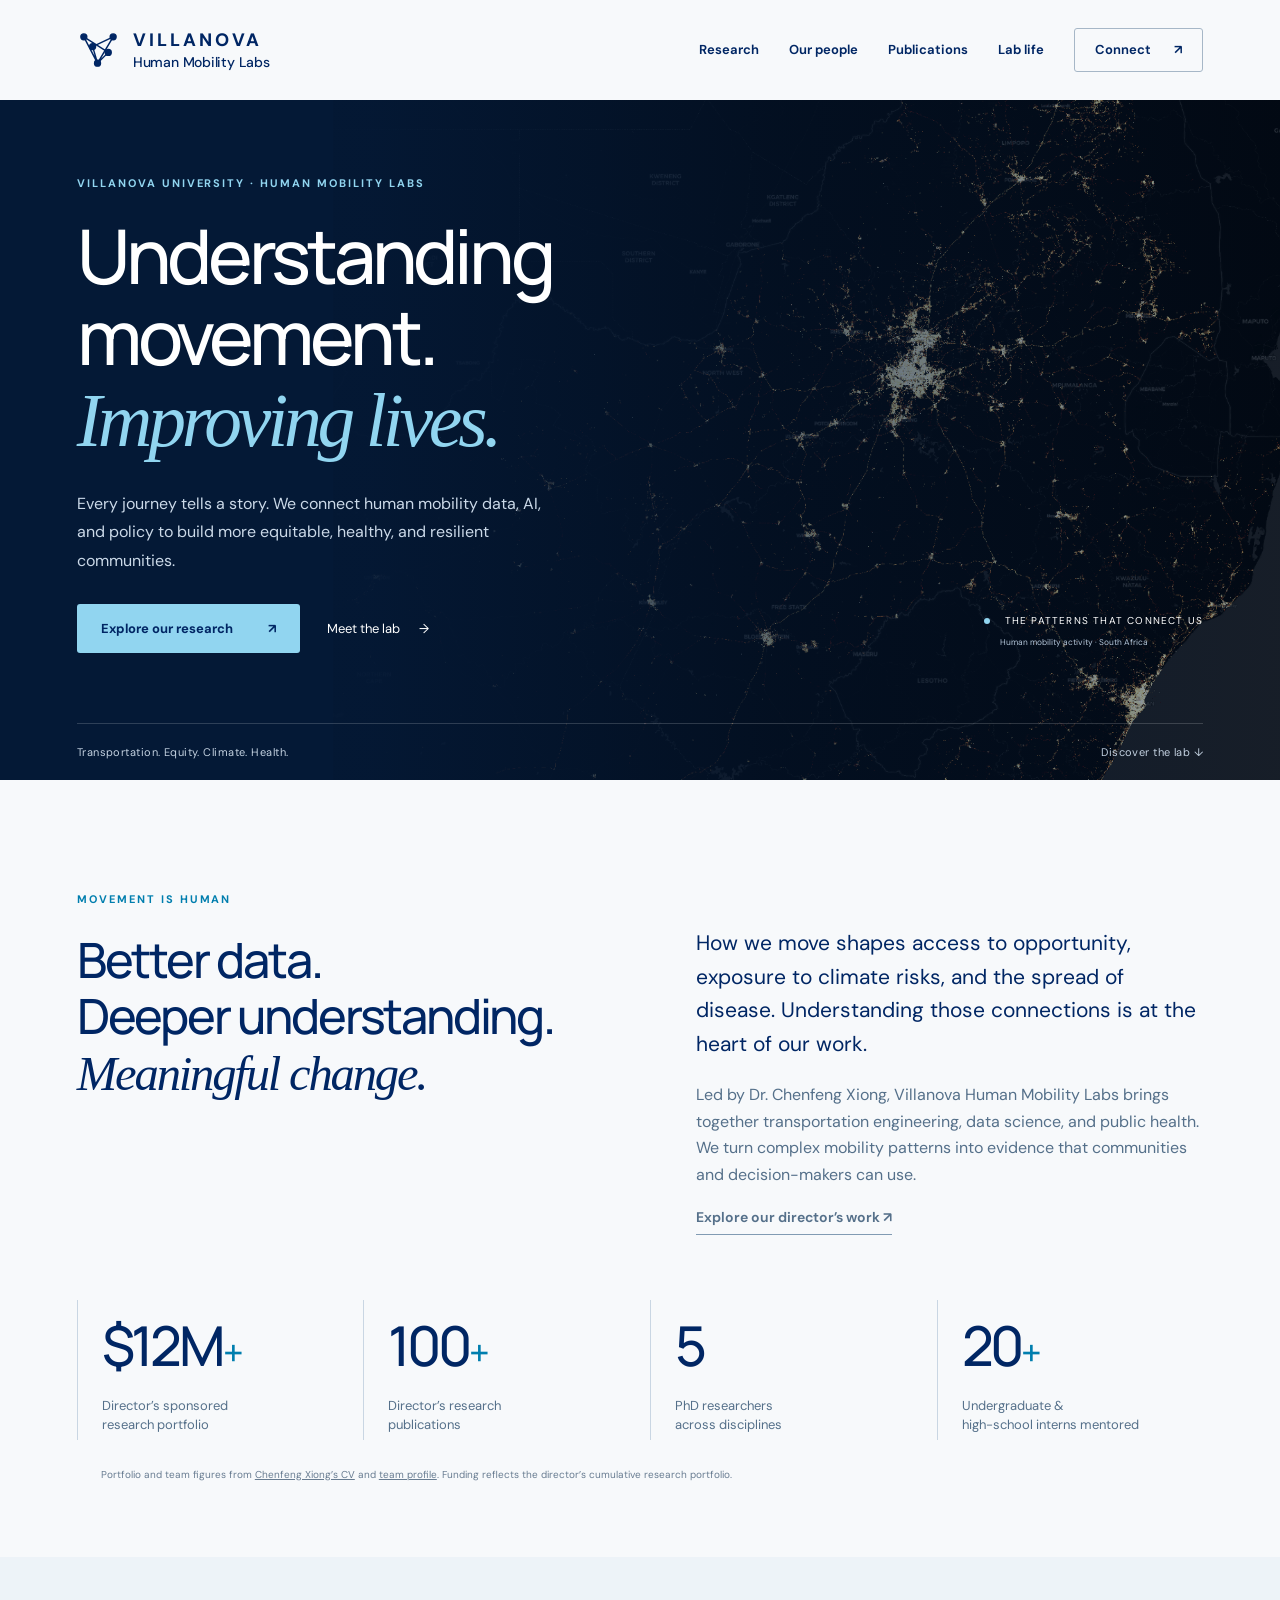
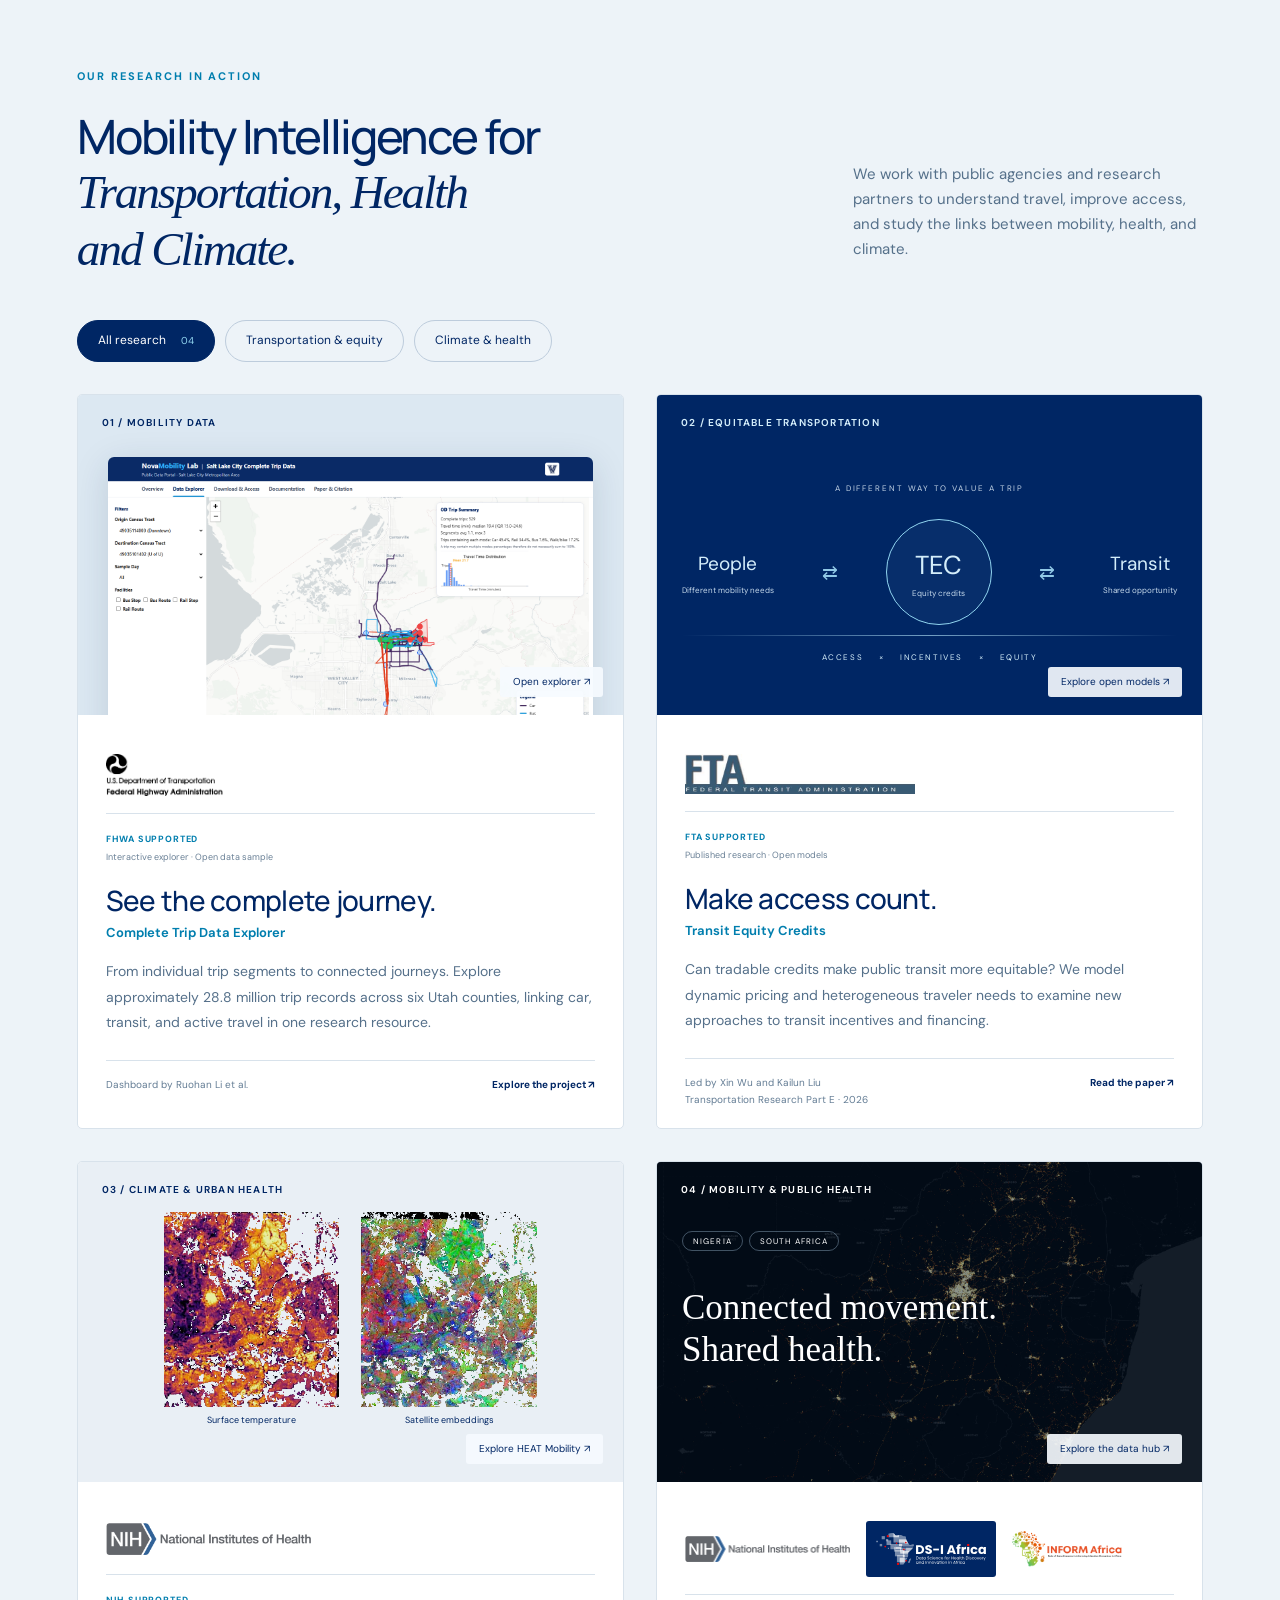
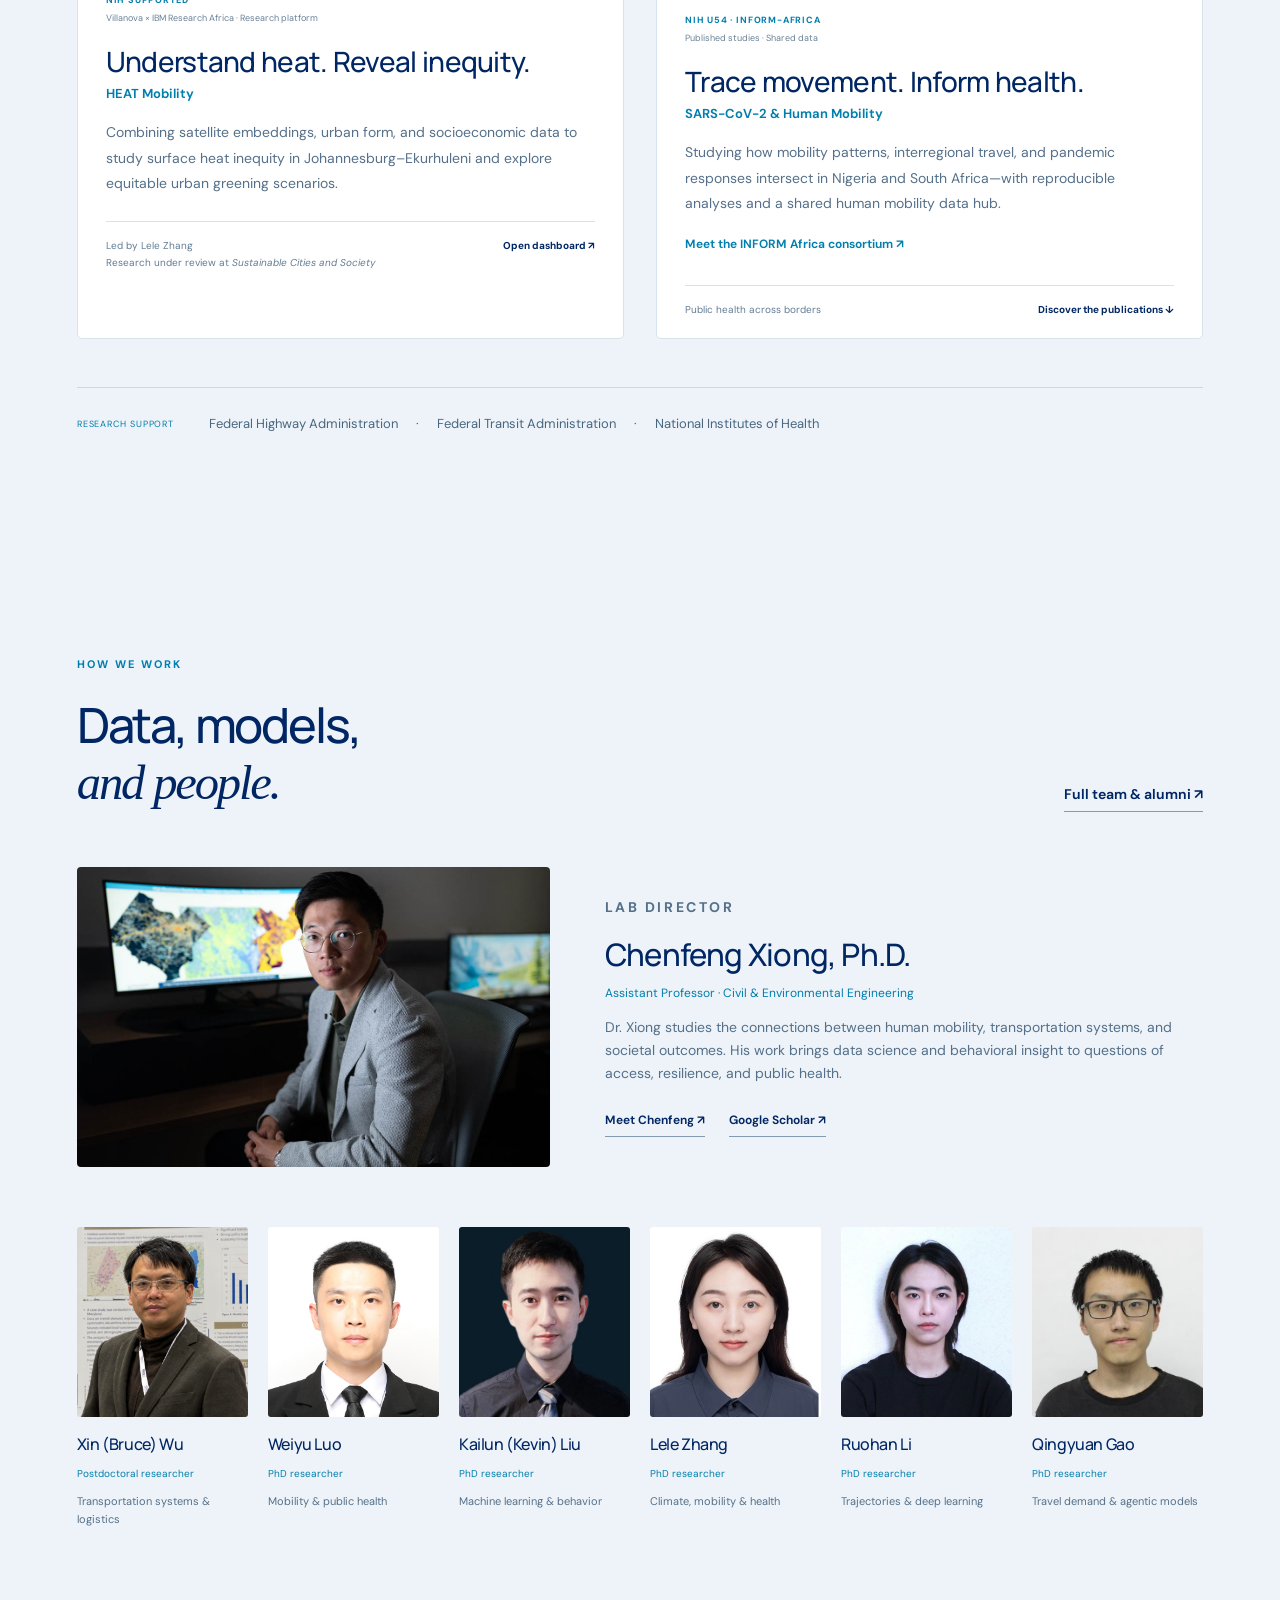
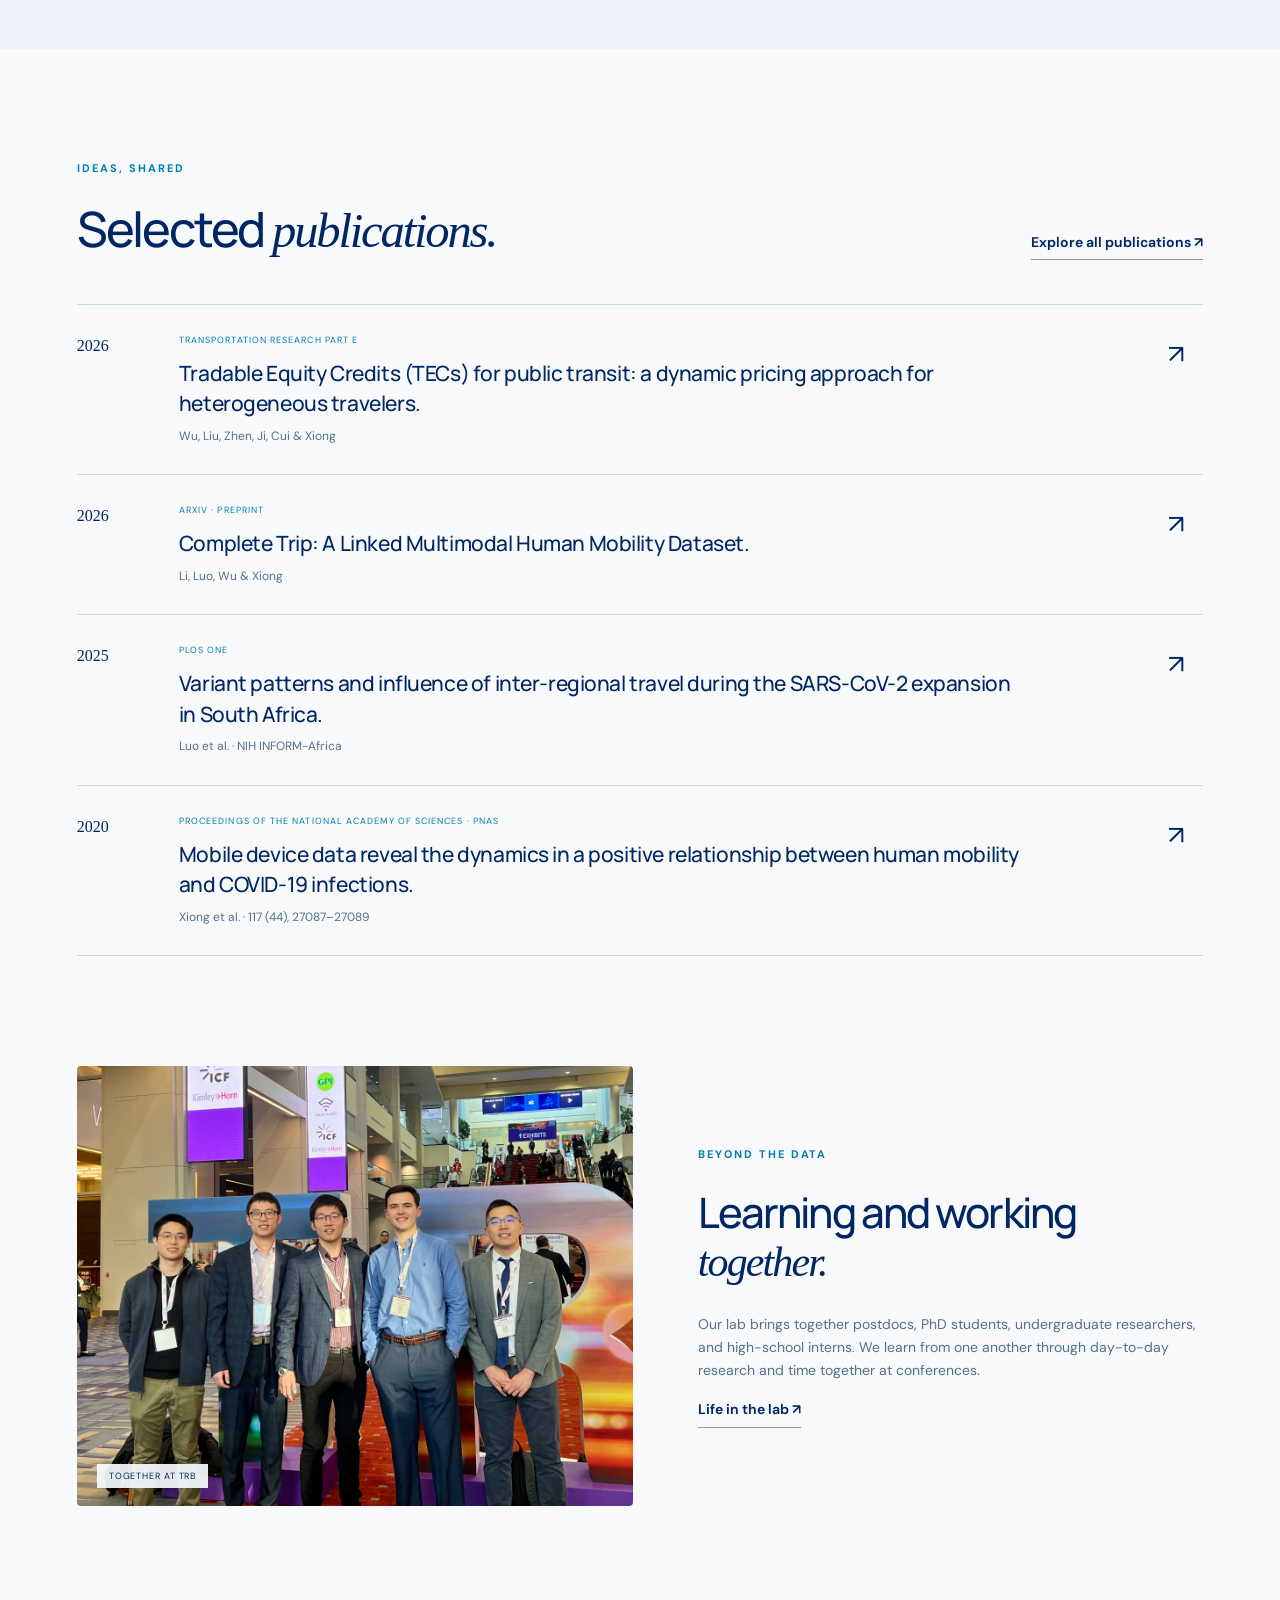
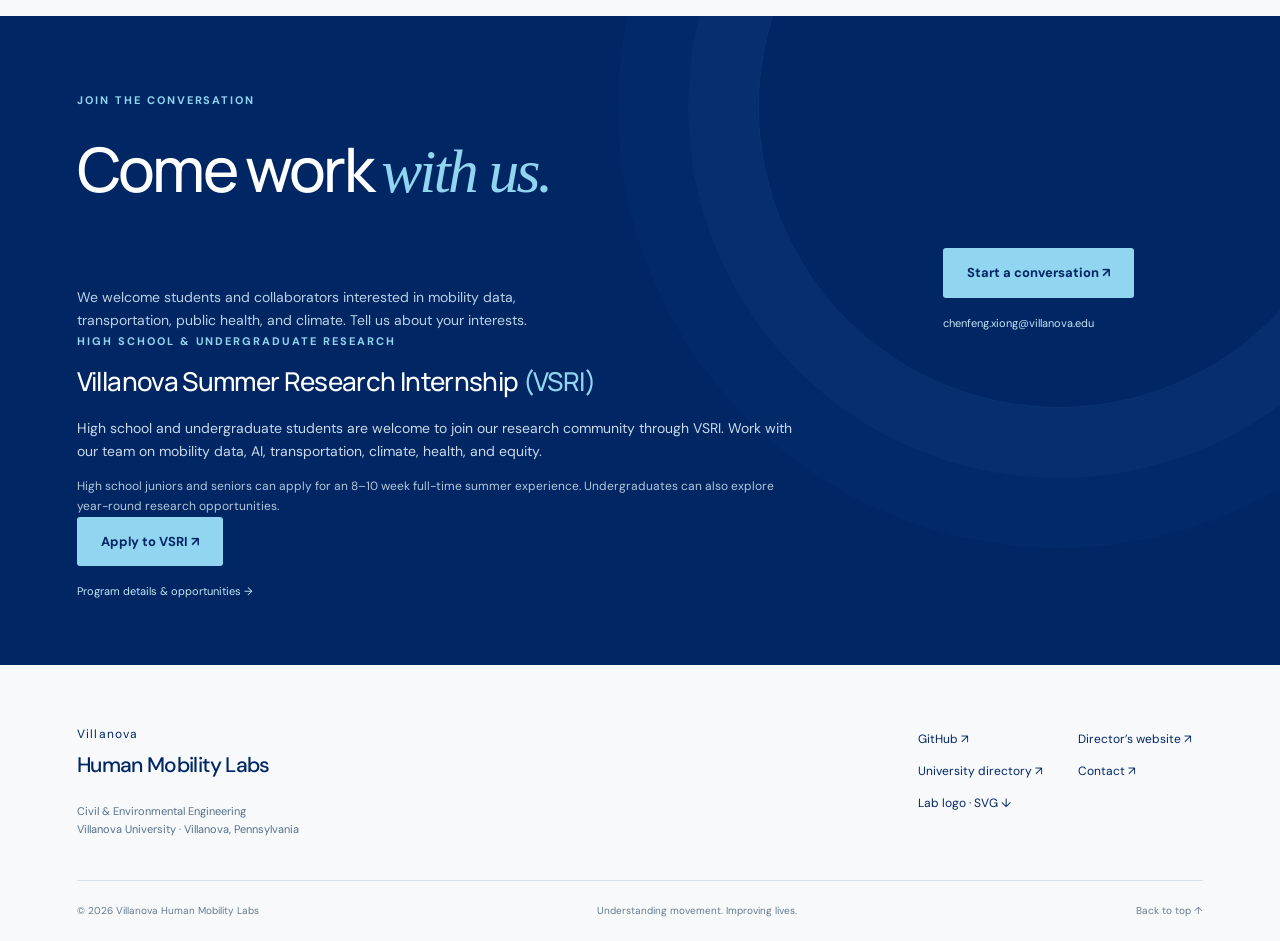
==== commit 8db286a7: "Add Xin Wu portrait to lab team" ====
--- a/index.html
+++ b/index.html
@@ -11,7 +11,7 @@
 <article class="project" data-category="health"><a class="project-visual heat" href="https://villanova-transportation.github.io/heat-mobility/"><span class="visual-label">03 / CLIMATE &amp; URBAN HEALTH</span><div class="heat-maps"><figure><img loading="lazy" src="assets/heat-summer.webp" alt="Summer land-surface temperature map of Johannesburg–Ekurhuleni"><figcaption>Surface temperature</figcaption></figure><figure><img loading="lazy" src="assets/heat-embeddings.webp" alt="Satellite embedding representation of the Johannesburg–Ekurhuleni urban landscape"><figcaption>Satellite embeddings</figcaption></figure></div><span class="image-link">Explore HEAT Mobility ↗</span></a><div class="project-body"><div class="sponsor-logos" aria-label="Research support and consortium"><a href="https://www.nih.gov/"><img class="nih-logo" loading="lazy" src="assets/sponsors/nih.png" alt="National Institutes of Health"></a></div><p class="sponsor">NIH SUPPORTED <span>Villanova × IBM Research Africa · Research platform</span></p><h3>Understand heat. Reveal inequity.</h3><p class="project-name">HEAT Mobility</p><p>Combining satellite embeddings, urban form, and socioeconomic data to study surface heat inequity in Johannesburg–Ekurhuleni and explore equitable urban greening scenarios.</p><div class="project-foot"><span>Led by Lele Zhang<br>Research under review at <em>Sustainable Cities and Society</em></span><a href="https://villanova-transportation.github.io/heat-mobility/dashboard.html">Open dashboard ↗</a></div></div></article>
 <article class="project" data-category="health"><a class="project-visual health" href="https://github.com/villanova-transportation/Human-Mobility-Data-Hub"><span class="visual-label">04 / MOBILITY &amp; PUBLIC HEALTH</span><img loading="lazy" src="assets/mobility-map.png" alt="A network of human mobility observations across South Africa"><div class="health-overlay"><span>NIGERIA</span><span>SOUTH AFRICA</span><strong>Connected movement.<br>Shared health.</strong></div><span class="image-link">Explore the data hub ↗</span></a><div class="project-body"><div class="sponsor-logos" aria-label="Research support and consortium"><a href="https://www.nih.gov/"><img class="nih-logo" loading="lazy" src="assets/sponsors/nih.png" alt="National Institutes of Health"></a><a href="https://dsi-africa.org/"><img class="dsi-logo" loading="lazy" src="assets/sponsors/dsi-africa.svg" alt="DS-I Africa"></a><a href="https://inform-africa.org/"><img class="inform-logo" loading="lazy" src="assets/sponsors/inform-africa.webp" alt="INFORM Africa"></a></div><p class="sponsor">NIH U54 · INFORM-AFRICA <span>Published studies · Shared data</span></p><h3>Trace movement. Inform health.</h3><p class="project-name">SARS-CoV-2 &amp; Human Mobility</p><p>Studying how mobility patterns, interregional travel, and pandemic responses intersect in Nigeria and South Africa—with reproducible analyses and a shared human mobility data hub.</p><a class="consortium-link" href="https://inform-africa.org/">Meet the INFORM Africa consortium ↗</a><div class="project-foot"><span>Public health across borders</span><a href="#health-papers">Discover the publications ↓</a></div></div></article>
 </div><div class="research-note"><span>RESEARCH SUPPORT</span><p>Federal Highway Administration <b>·</b> Federal Transit Administration <b>·</b> National Institutes of Health</p></div></div></section>
-<section class="people section" id="people"><div class="wrap"><div class="section-head"><div><p class="eyebrow">HOW WE WORK</p><h2>Data, models,<br><em>and people.</em></h2></div><a class="text-link" href="https://cfxiong.github.io/team/">Full team &amp; alumni ↗</a></div><div class="director"><img loading="lazy" src="assets/chenfeng-xiong.jpeg" alt="Chenfeng Xiong at his research workstation"><div><p class="eyebrow">LAB DIRECTOR</p><h3>Chenfeng Xiong, Ph.D.</h3><p class="role">Assistant Professor · Civil &amp; Environmental Engineering</p><p>Dr. Xiong studies the connections between human mobility, transportation systems, and societal outcomes. His work brings data science and behavioral insight to questions of access, resilience, and public health.</p><a class="text-link" href="https://cfxiong.github.io/">Meet Chenfeng ↗</a><a class="text-link" href="https://scholar.google.com/citations?user=MQUY6gYAAAAJ&amp;hl=en">Google Scholar ↗</a></div></div><div class="team-grid"><article><div class="initials" aria-hidden="true">XW<span>RESEARCH · COLLABORATION</span></div><h3>Xin (Bruce) Wu</h3><span>Postdoctoral researcher</span><p>Transportation systems &amp; logistics</p></article><article><img loading="lazy" src="assets/weiyu-luo.jpg" alt="Weiyu Luo"><h3>Weiyu Luo</h3><span>PhD researcher</span><p>Mobility &amp; public health</p></article><article><img loading="lazy" src="assets/kailun-liu.jpg" alt="Kailun Liu"><h3>Kailun (Kevin) Liu</h3><span>PhD researcher</span><p>Machine learning &amp; behavior</p></article><article><img loading="lazy" src="assets/lele-zhang.jpg" alt="Lele Zhang"><h3>Lele Zhang</h3><span>PhD researcher</span><p>Climate, mobility &amp; health</p></article><article><img loading="lazy" src="assets/ruohan-li.jpg" alt="Ruohan Li"><h3>Ruohan Li</h3><span>PhD researcher</span><p>Trajectories &amp; deep learning</p></article><article><img loading="lazy" src="assets/qingyuan-gao.png" alt="Qingyuan Gao"><h3>Qingyuan Gao</h3><span>PhD researcher</span><p>Travel demand &amp; agentic models</p></article></div></div></section>
+<section class="people section" id="people"><div class="wrap"><div class="section-head"><div><p class="eyebrow">HOW WE WORK</p><h2>Data, models,<br><em>and people.</em></h2></div><a class="text-link" href="https://cfxiong.github.io/team/">Full team &amp; alumni ↗</a></div><div class="director"><img loading="lazy" src="assets/chenfeng-xiong.jpeg" alt="Chenfeng Xiong at his research workstation"><div><p class="eyebrow">LAB DIRECTOR</p><h3>Chenfeng Xiong, Ph.D.</h3><p class="role">Assistant Professor · Civil &amp; Environmental Engineering</p><p>Dr. Xiong studies the connections between human mobility, transportation systems, and societal outcomes. His work brings data science and behavioral insight to questions of access, resilience, and public health.</p><a class="text-link" href="https://cfxiong.github.io/">Meet Chenfeng ↗</a><a class="text-link" href="https://scholar.google.com/citations?user=MQUY6gYAAAAJ&amp;hl=en">Google Scholar ↗</a></div></div><div class="team-grid"><article><img class="xin-wu-portrait" loading="lazy" src="assets/xin-wu.webp" alt="Xin (Bruce) Wu"><h3>Xin (Bruce) Wu</h3><span>Postdoctoral researcher</span><p>Transportation systems &amp; logistics</p></article><article><img loading="lazy" src="assets/weiyu-luo.jpg" alt="Weiyu Luo"><h3>Weiyu Luo</h3><span>PhD researcher</span><p>Mobility &amp; public health</p></article><article><img loading="lazy" src="assets/kailun-liu.jpg" alt="Kailun Liu"><h3>Kailun (Kevin) Liu</h3><span>PhD researcher</span><p>Machine learning &amp; behavior</p></article><article><img loading="lazy" src="assets/lele-zhang.jpg" alt="Lele Zhang"><h3>Lele Zhang</h3><span>PhD researcher</span><p>Climate, mobility &amp; health</p></article><article><img loading="lazy" src="assets/ruohan-li.jpg" alt="Ruohan Li"><h3>Ruohan Li</h3><span>PhD researcher</span><p>Trajectories &amp; deep learning</p></article><article><img loading="lazy" src="assets/qingyuan-gao.png" alt="Qingyuan Gao"><h3>Qingyuan Gao</h3><span>PhD researcher</span><p>Travel demand &amp; agentic models</p></article></div></div></section>
 <section class="publications wrap section" id="publications"><div class="section-head"><div><p class="eyebrow">IDEAS, SHARED</p><h2>Selected <em>publications.</em></h2></div><a class="text-link" href="https://cfxiong.github.io/publications/">Explore all publications ↗</a></div><a class="paper" href="https://doi.org/10.1016/j.tre.2026.104858"><span class="paper-year">2026</span><div><p>TRANSPORTATION RESEARCH PART E</p><h3>Tradable Equity Credits (TECs) for public transit: a dynamic pricing approach for heterogeneous travelers.</h3><span>Wu, Liu, Zhen, Ji, Cui &amp; Xiong</span></div><span class="paper-arrow">↗</span></a><a class="paper" href="https://doi.org/10.48550/arXiv.2607.15436"><span class="paper-year">2026</span><div><p>ARXIV · PREPRINT</p><h3>Complete Trip: A Linked Multimodal Human Mobility Dataset.</h3><span>Li, Luo, Wu &amp; Xiong</span></div><span class="paper-arrow">↗</span></a><a class="paper" id="health-papers" href="https://doi.org/10.1371/journal.pone.0329621"><span class="paper-year">2025</span><div><p>PLOS ONE</p><h3>Variant patterns and influence of inter-regional travel during the SARS-CoV-2 expansion in South Africa.</h3><span>Luo et al. · NIH INFORM-Africa</span></div><span class="paper-arrow">↗</span></a><a class="paper" href="https://doi.org/10.1073/pnas.2010836117"><span class="paper-year">2020</span><div><p>PROCEEDINGS OF THE NATIONAL ACADEMY OF SCIENCES · PNAS</p><h3>Mobile device data reveal the dynamics in a positive relationship between human mobility and COVID-19 infections.</h3><span>Xiong et al. · 117 (44), 27087–27089</span></div><span class="paper-arrow">↗</span></a></section>
 <section class="life wrap" id="life"><div class="life-image"><img loading="lazy" src="assets/team-trb.jpg" alt="Members of the lab together at the Transportation Research Board meeting"><span>TOGETHER AT TRB</span></div><div class="life-copy"><p class="eyebrow">BEYOND THE DATA</p><h2>Learning and working<br><em>together.</em></h2><p>Our lab brings together postdocs, PhD students, undergraduate researchers, and high-school interns. We learn from one another through day-to-day research and time together at conferences.</p><a class="text-link" href="https://cfxiong.github.io/team/">Life in the lab ↗</a></div></section>
 <section class="connect" id="connect"><div class="wrap"><p class="eyebrow light">JOIN THE CONVERSATION</p><h2>Come work <em>with us.</em></h2><div class="connect-bottom"><p>We welcome students and collaborators interested in mobility data,<br>transportation, public health, and climate. Tell us about your interests.</p><div><a class="button cream" href="mailto:chenfeng.xiong@villanova.edu">Start a conversation ↗</a><a class="join-link" href="mailto:chenfeng.xiong@villanova.edu">chenfeng.xiong@villanova.edu</a></div></div><div class="vsri"><div><p class="eyebrow light">HIGH SCHOOL &amp; UNDERGRADUATE RESEARCH</p><h3>Villanova Summer Research Internship <span>(VSRI)</span></h3><p>High school and undergraduate students are welcome to join our research community through VSRI. Work with our team on mobility data, AI, transportation, climate, health, and equity.</p><p class="vsri-details">High school juniors and seniors can apply for an 8–10 week full-time summer experience. Undergraduates can also explore year-round research opportunities.</p></div><div class="vsri-actions"><a class="button cream" href="https://forms.gle/LvD6wPkDF1DN1dkw9" target="_blank" rel="noopener">Apply to VSRI ↗</a><a class="join-link" href="https://cfxiong.github.io/recruit/">Program details &amp; opportunities →</a></div></div></div></section></main>
--- a/styles.css
+++ b/styles.css
@@ -15,3 +15,5 @@
 .sponsor-logos a:has(.dsi-logo){background:#002664;border-radius:3px;padding:7px 10px}.sponsor-logos .dsi-logo{width:110px;height:42px}
 
 +.vsri{position:relative;z-index:1;display:grid;grid-template-columns:1fr auto;gap:65px;align-items:center;border-top:1px solid #ffffff30;margin-top:48px;padding-top:38px}.vsri h3{font-size:26px;line-height:1.3;margin-bottom:18px;letter-spacing:-.025em}.vsri h3 span{color:#91d5f0}.vsri p:not(.eyebrow){font-size:14px;color:#cbd9e8;max-width:720px}.vsri .vsri-details{font-size:12px!important;color:#b4c6d9!important;margin-bottom:0}.vsri-actions{min-width:260px}.vsri .eyebrow{margin-bottom:15px}@media(max-width:720px){.vsri{grid-template-columns:1fr;gap:24px;margin-top:34px;padding-top:30px}.vsri h3{font-size:24px}.vsri-actions{min-width:0}}
+
+.team-grid img.xin-wu-portrait{object-position:center 30%}
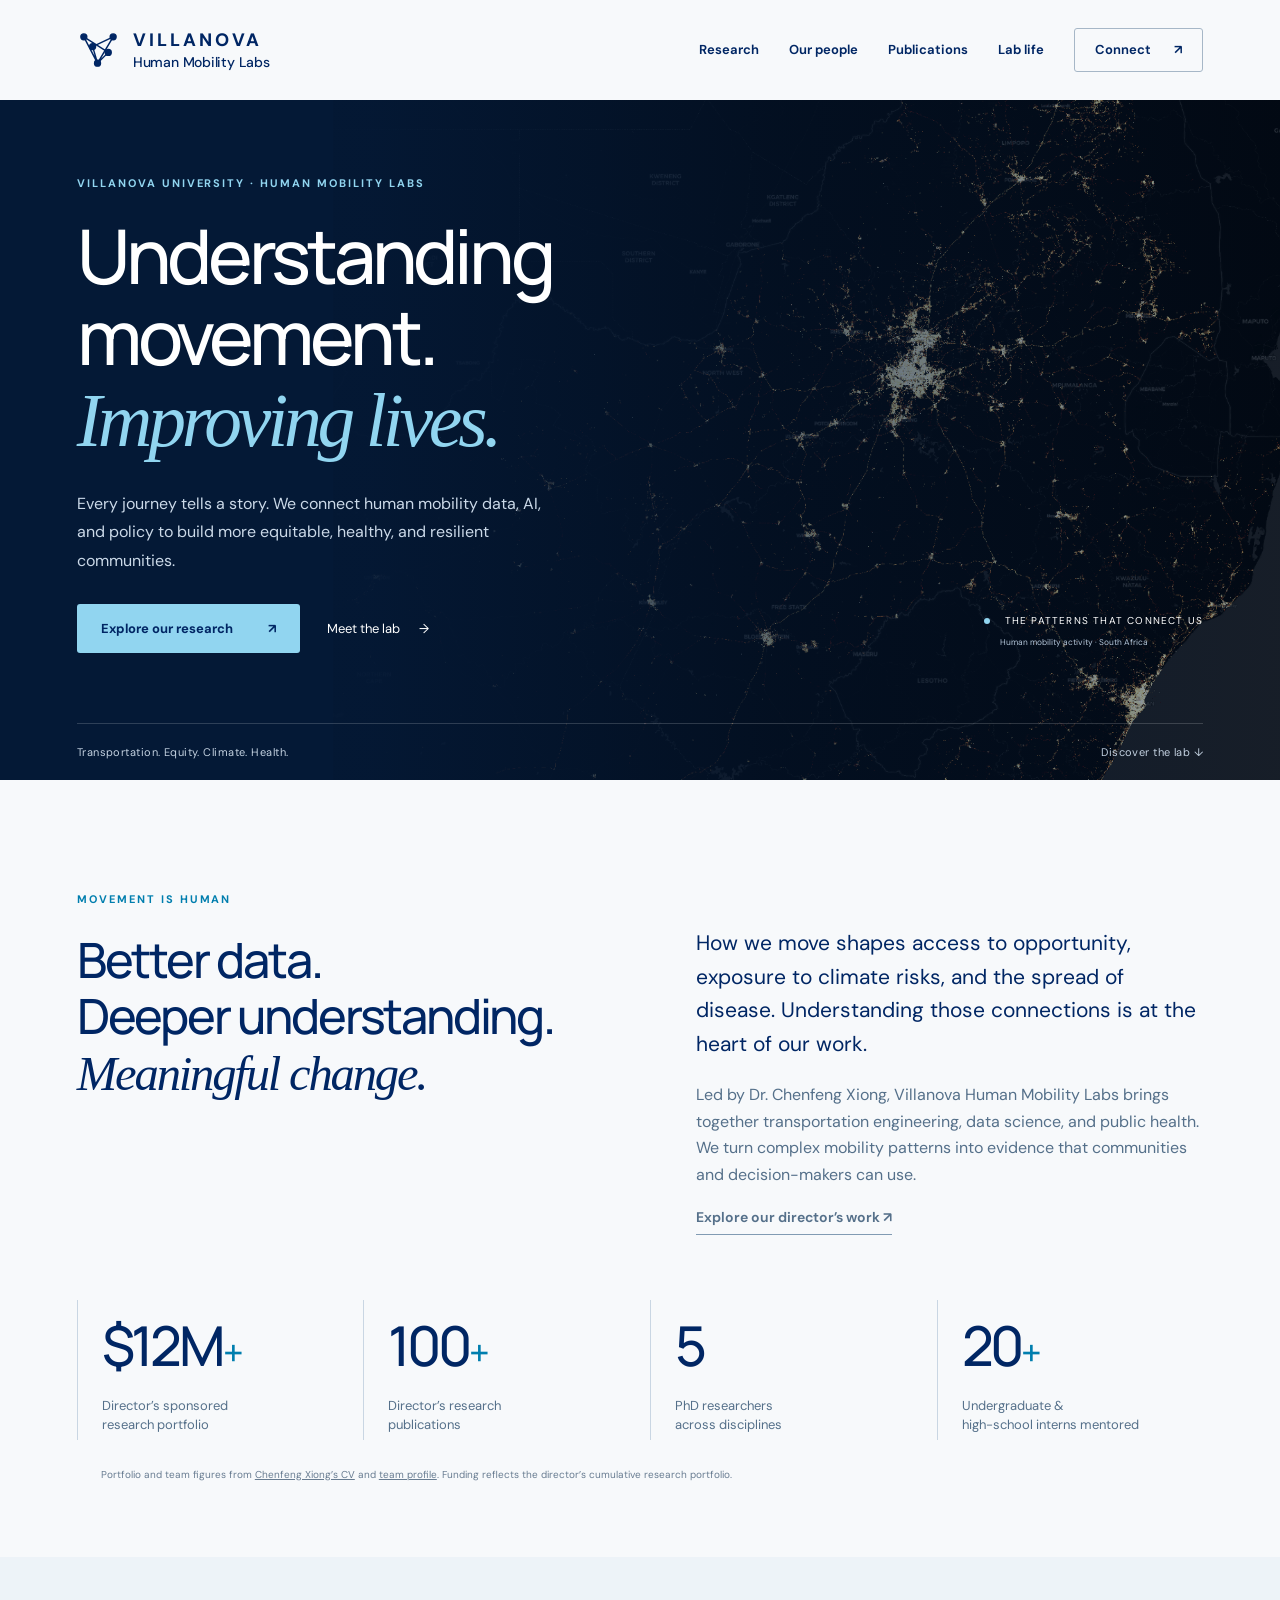
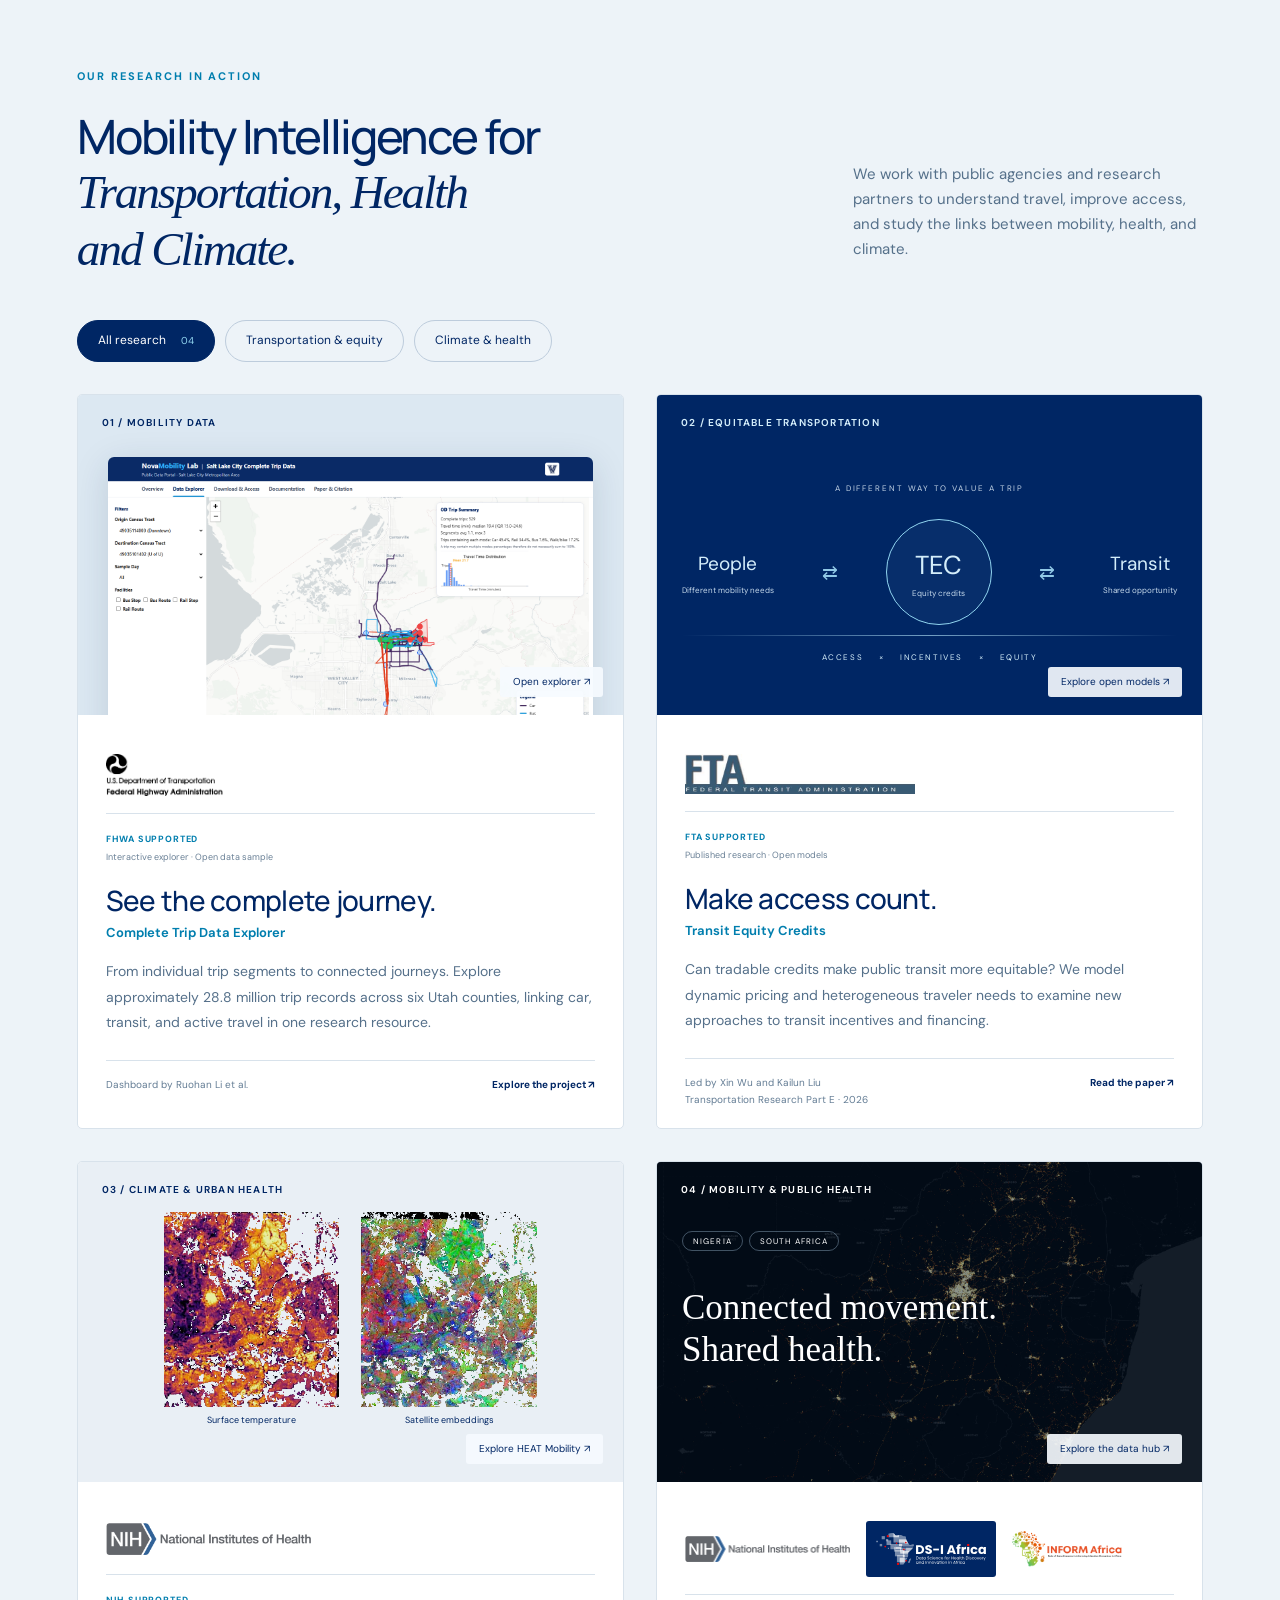
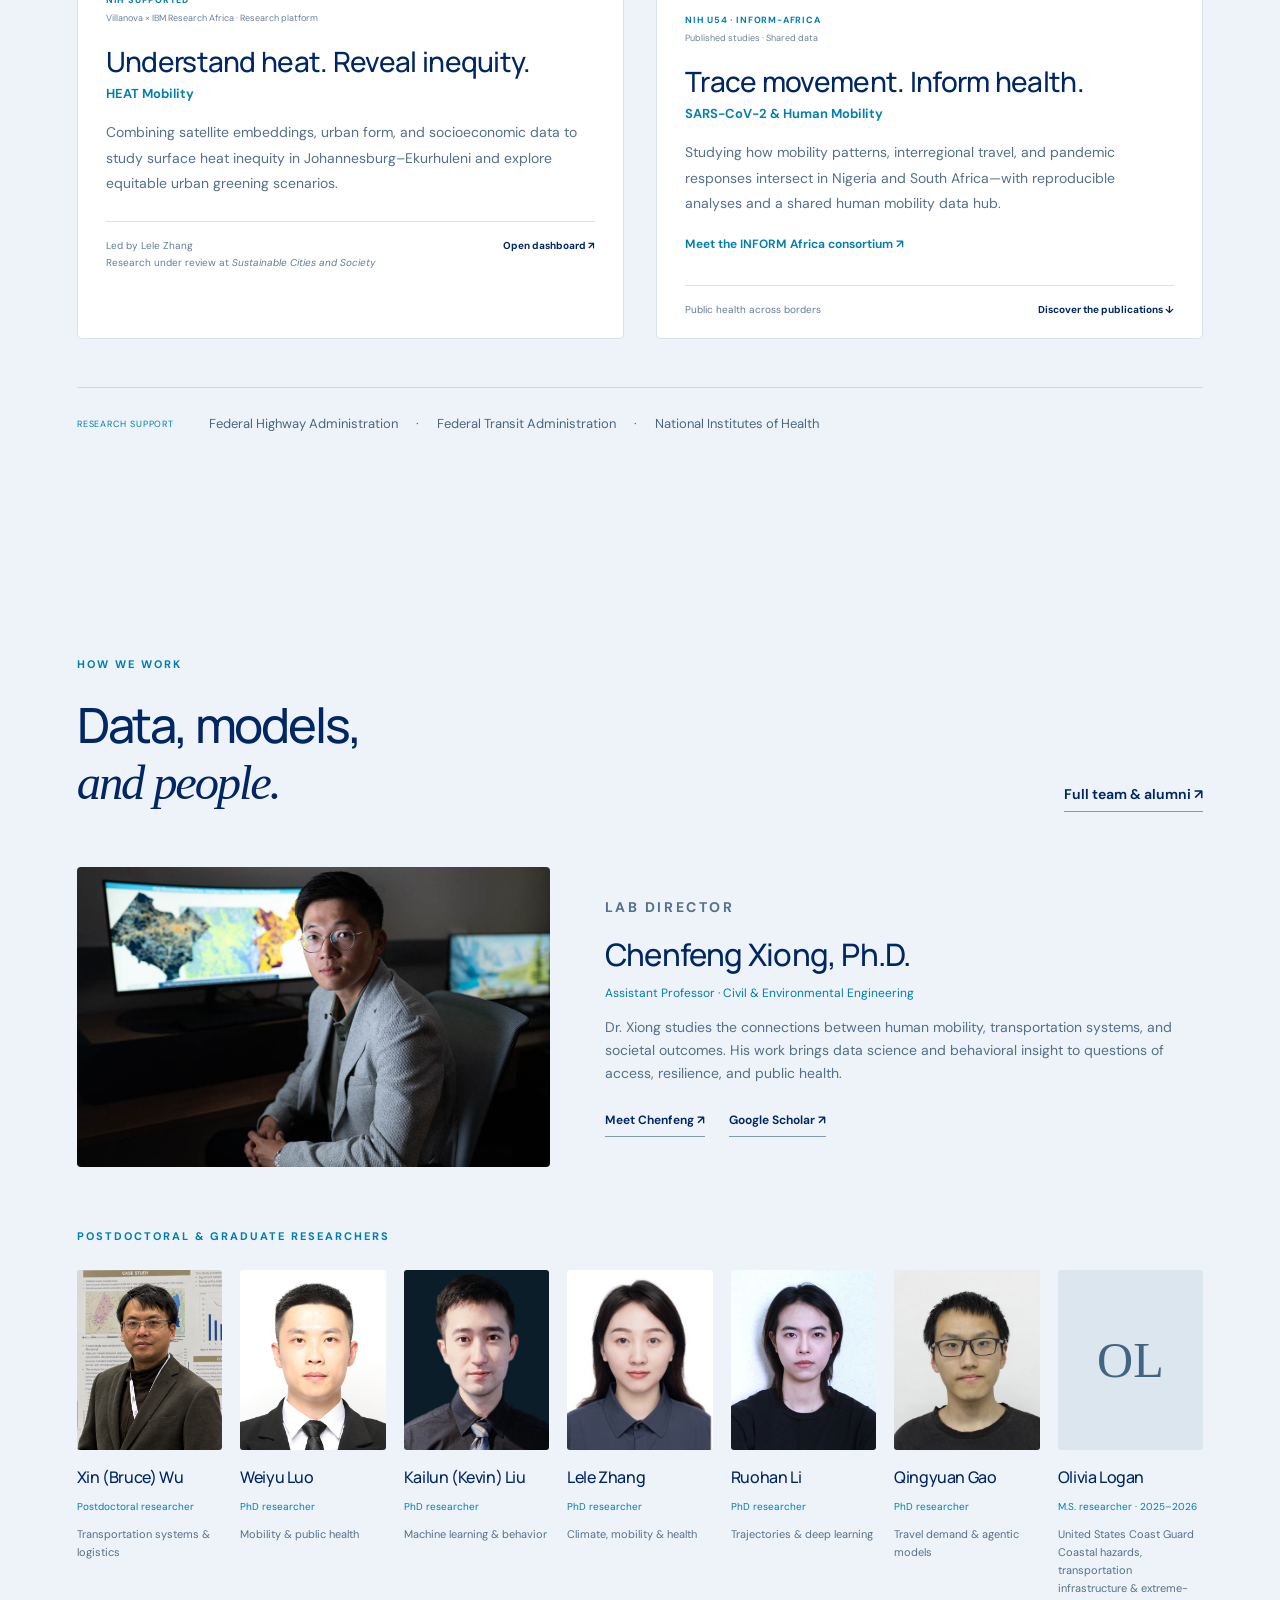
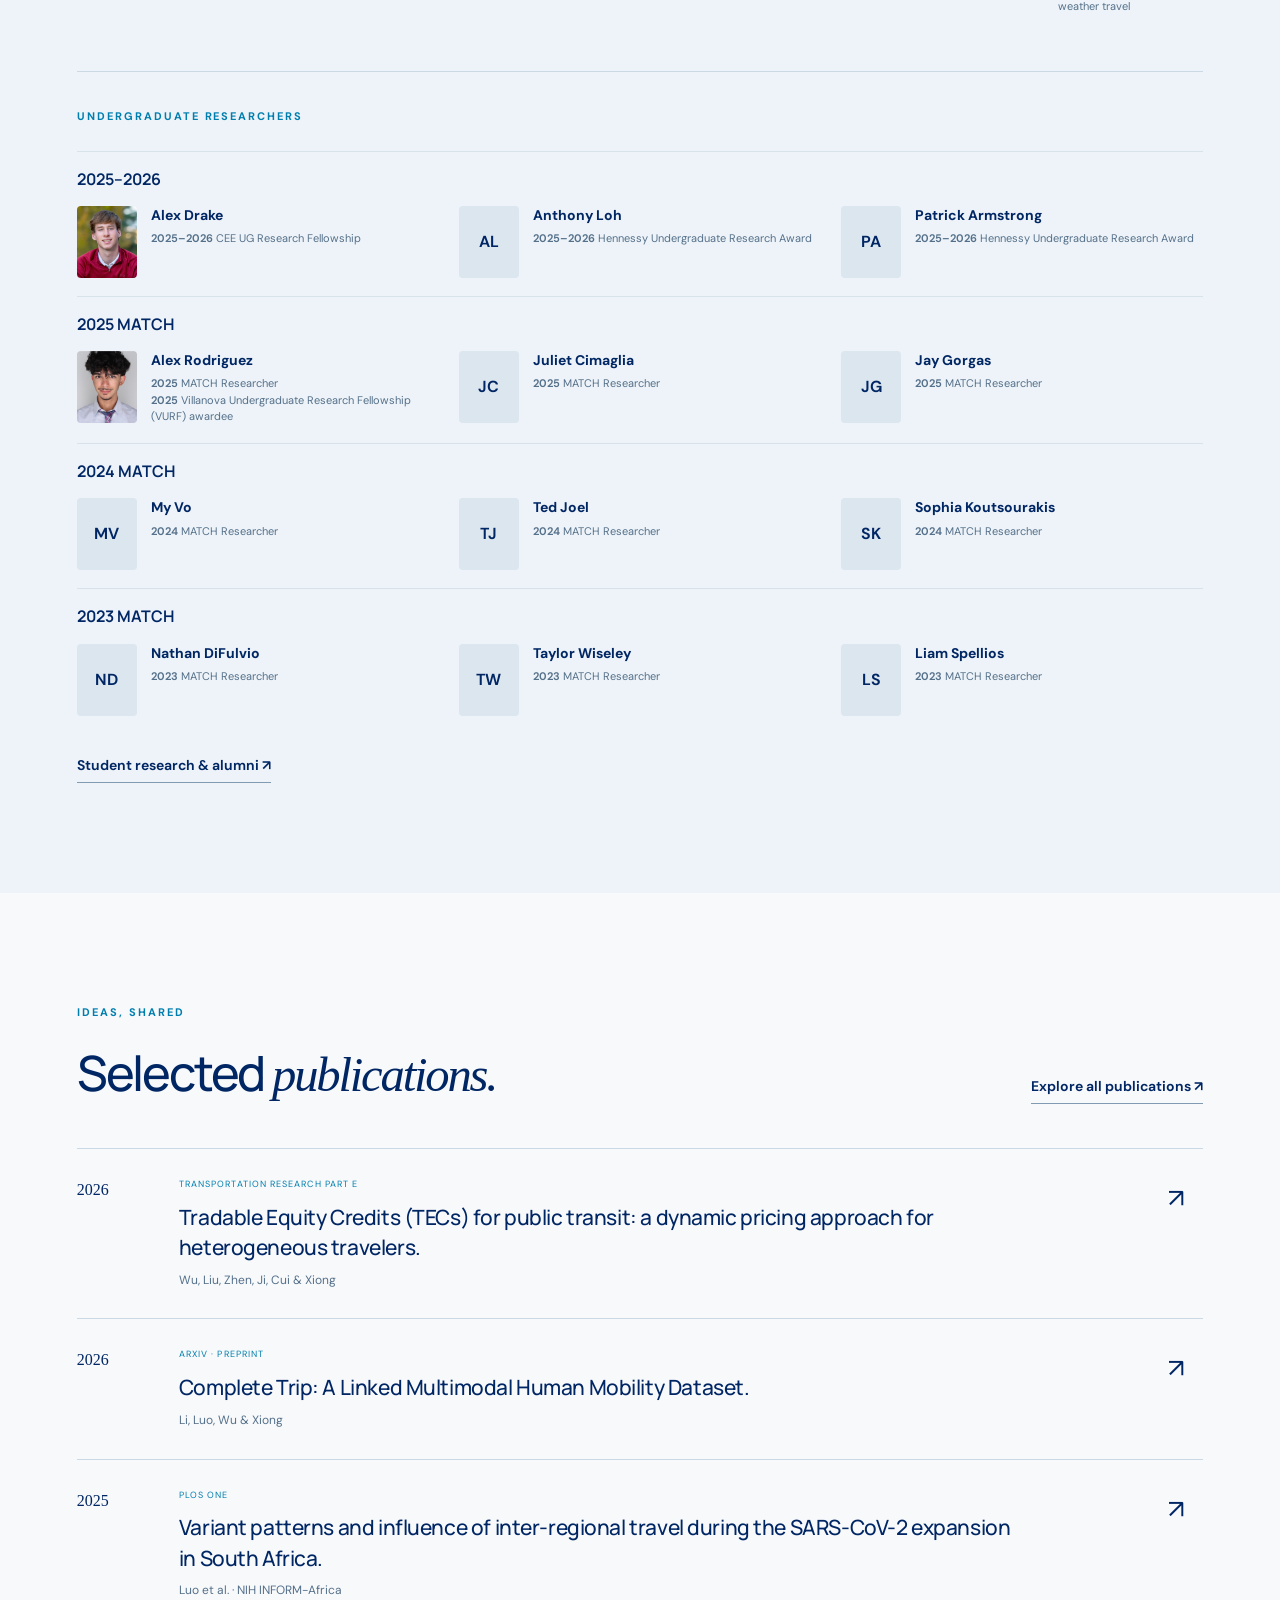
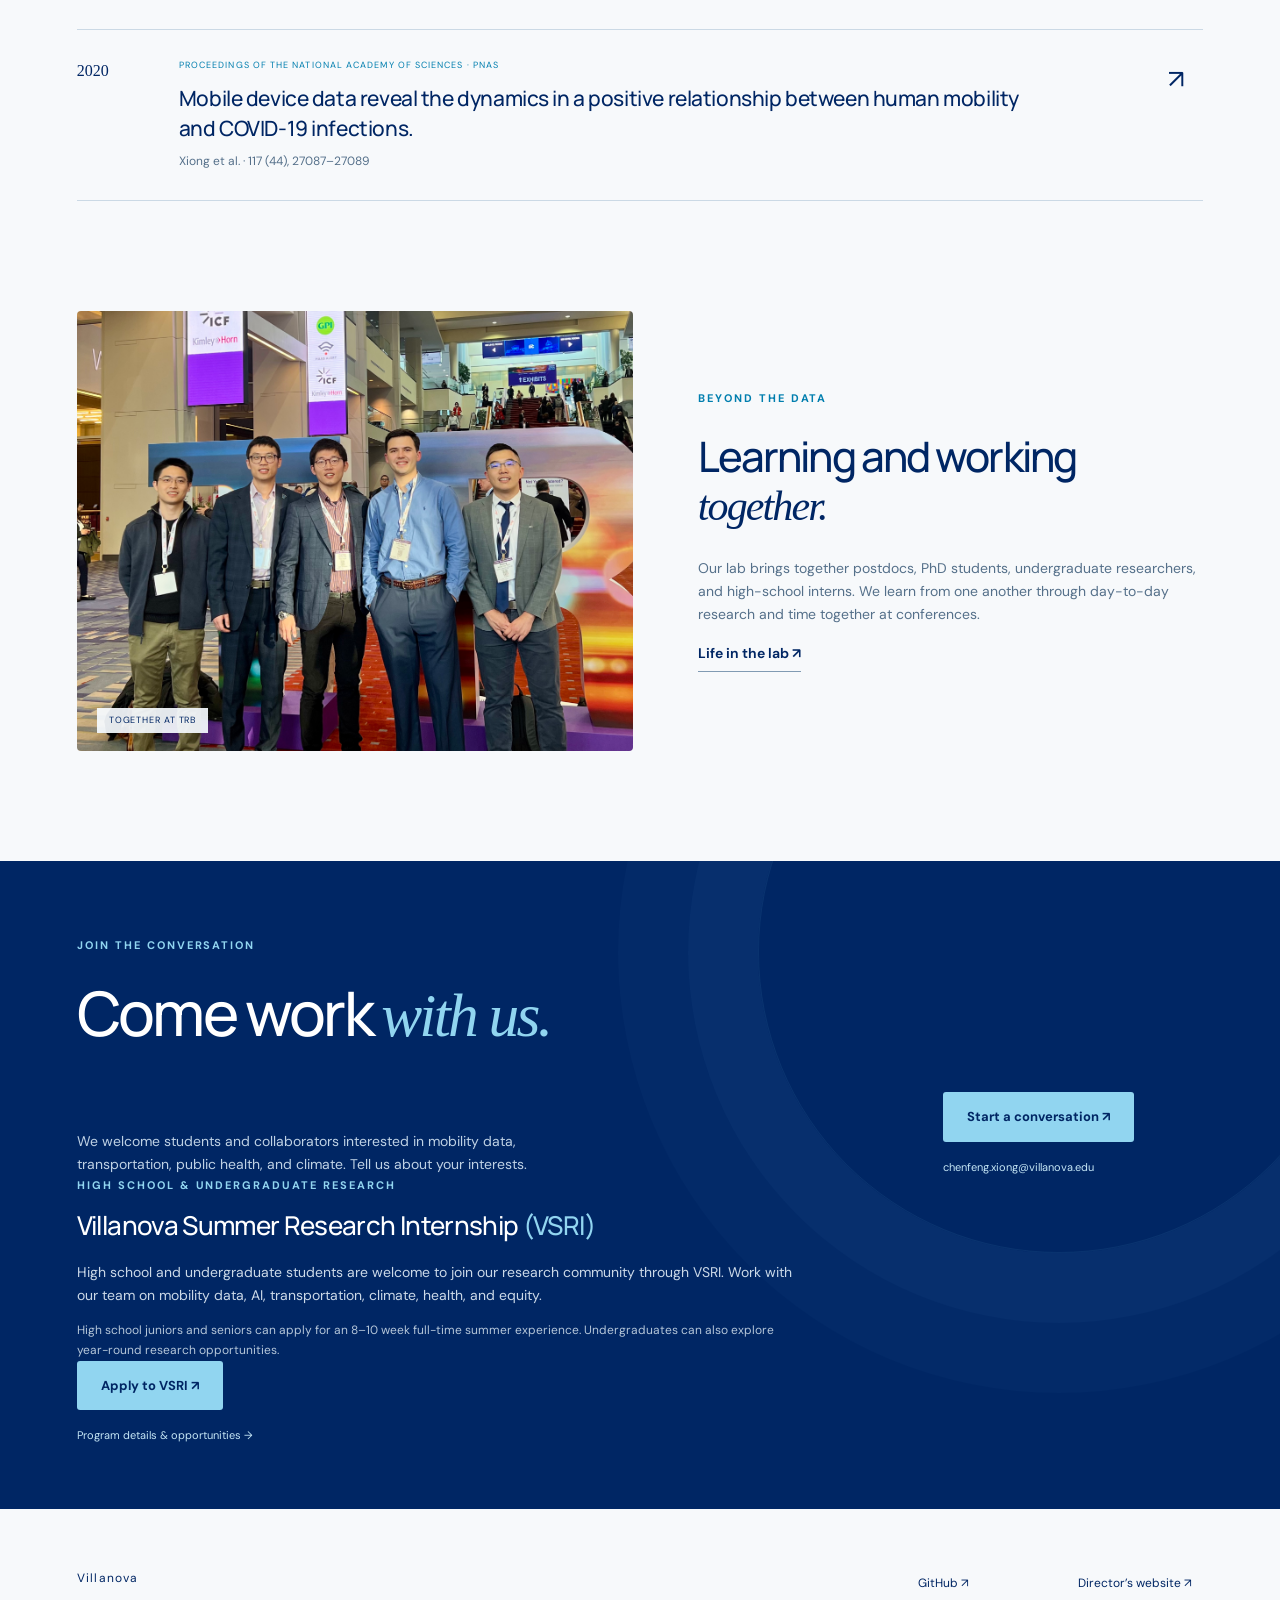
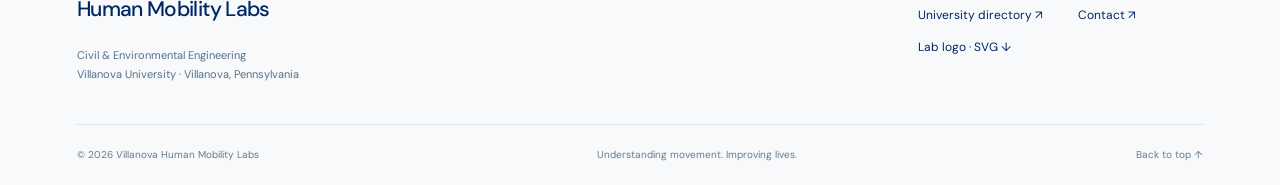
==== commit c2eb4b94: "Add Olivia Logan and undergraduate researcher cohorts to lab homepage" ====
--- a/index.html
+++ b/index.html
@@ -1,5 +1,5 @@
 <!doctype html>
-<html lang="en"><head><meta charset="utf-8"><meta name="viewport" content="width=device-width, initial-scale=1"><meta name="description" content="Villanova Human Mobility Labs connects mobility data, artificial intelligence, and policy to advance transportation, equity, climate resilience, and public health."><meta name="theme-color" content="#002664"><title>Villanova Human Mobility Labs</title><link rel="icon" type="image/svg+xml" href="favicon.svg?v=3"><link rel="icon" type="image/png" sizes="32x32" href="favicon-32.png?v=3"><link rel="apple-touch-icon" sizes="180x180" href="apple-touch-icon.png"><link rel="stylesheet" href="styles.css"><script defer src="app.js"></script></head><body>
+<html lang="en"><head><meta charset="utf-8"><meta name="viewport" content="width=device-width, initial-scale=1"><meta name="description" content="Villanova Human Mobility Labs connects mobility data, artificial intelligence, and policy to advance transportation, equity, climate resilience, and public health."><meta name="theme-color" content="#002664"><title>Villanova Human Mobility Labs</title><link rel="icon" type="image/svg+xml" href="favicon.svg?v=3"><link rel="icon" type="image/png" sizes="32x32" href="favicon-32.png?v=3"><link rel="apple-touch-icon" sizes="180x180" href="apple-touch-icon.png"><link rel="stylesheet" href="styles.css?v=20261025-team"><script defer src="app.js"></script></head><body>
 <a class="skip" href="#main">Skip to content</a>
 <header><a class="brand" href="#" aria-label="Villanova Human Mobility Labs home"><svg viewBox="0 0 44 44" aria-hidden="true"><path d="M7 8 21 35 37 8M7 8 32 24 21 35 16 18 37 8"/><circle cx="7" cy="8" r="3"/><circle cx="21" cy="35" r="3"/><circle cx="37" cy="8" r="3"/><circle cx="16" cy="18" r="3"/><circle cx="32" cy="24" r="3"/></svg><span>VILLANOVA<small>Human Mobility Labs</small></span></a><button class="menu" aria-expanded="false" aria-controls="nav">Menu <span>＋</span></button><nav id="nav" aria-label="Main navigation"><a href="#research">Research</a><a href="#people">Our people</a><a href="#publications">Publications</a><a href="#life">Lab life</a><a class="nav-contact" href="#connect">Connect <span>↗</span></a></nav></header>
 <main id="main"><section class="hero"><img class="hero-map" src="assets/mobility-map.png" alt="Human mobility activity forms illuminated networks across South Africa"><div class="hero-content"><p class="eyebrow light">VILLANOVA UNIVERSITY · HUMAN MOBILITY LABS</p><h1>Understanding<br>movement.<br><em>Improving lives.</em></h1><p class="hero-intro">Every journey tells a story. We connect human mobility data, AI, and policy to build more equitable, healthy, and resilient communities.</p><a class="button cream" href="#research">Explore our research <span>↗</span></a><a class="hero-link" href="#people">Meet the lab <span>→</span></a></div><div class="map-caption"><span class="dot"></span> THE PATTERNS THAT CONNECT US<small>Human mobility activity · South Africa</small></div><div class="hero-bottom"><span>Transportation. Equity. Climate. Health.</span><a href="#about">Discover the lab ↓</a></div></section>
@@ -11,7 +11,28 @@
 <article class="project" data-category="health"><a class="project-visual heat" href="https://villanova-transportation.github.io/heat-mobility/"><span class="visual-label">03 / CLIMATE &amp; URBAN HEALTH</span><div class="heat-maps"><figure><img loading="lazy" src="assets/heat-summer.webp" alt="Summer land-surface temperature map of Johannesburg–Ekurhuleni"><figcaption>Surface temperature</figcaption></figure><figure><img loading="lazy" src="assets/heat-embeddings.webp" alt="Satellite embedding representation of the Johannesburg–Ekurhuleni urban landscape"><figcaption>Satellite embeddings</figcaption></figure></div><span class="image-link">Explore HEAT Mobility ↗</span></a><div class="project-body"><div class="sponsor-logos" aria-label="Research support and consortium"><a href="https://www.nih.gov/"><img class="nih-logo" loading="lazy" src="assets/sponsors/nih.png" alt="National Institutes of Health"></a></div><p class="sponsor">NIH SUPPORTED <span>Villanova × IBM Research Africa · Research platform</span></p><h3>Understand heat. Reveal inequity.</h3><p class="project-name">HEAT Mobility</p><p>Combining satellite embeddings, urban form, and socioeconomic data to study surface heat inequity in Johannesburg–Ekurhuleni and explore equitable urban greening scenarios.</p><div class="project-foot"><span>Led by Lele Zhang<br>Research under review at <em>Sustainable Cities and Society</em></span><a href="https://villanova-transportation.github.io/heat-mobility/dashboard.html">Open dashboard ↗</a></div></div></article>
 <article class="project" data-category="health"><a class="project-visual health" href="https://github.com/villanova-transportation/Human-Mobility-Data-Hub"><span class="visual-label">04 / MOBILITY &amp; PUBLIC HEALTH</span><img loading="lazy" src="assets/mobility-map.png" alt="A network of human mobility observations across South Africa"><div class="health-overlay"><span>NIGERIA</span><span>SOUTH AFRICA</span><strong>Connected movement.<br>Shared health.</strong></div><span class="image-link">Explore the data hub ↗</span></a><div class="project-body"><div class="sponsor-logos" aria-label="Research support and consortium"><a href="https://www.nih.gov/"><img class="nih-logo" loading="lazy" src="assets/sponsors/nih.png" alt="National Institutes of Health"></a><a href="https://dsi-africa.org/"><img class="dsi-logo" loading="lazy" src="assets/sponsors/dsi-africa.svg" alt="DS-I Africa"></a><a href="https://inform-africa.org/"><img class="inform-logo" loading="lazy" src="assets/sponsors/inform-africa.webp" alt="INFORM Africa"></a></div><p class="sponsor">NIH U54 · INFORM-AFRICA <span>Published studies · Shared data</span></p><h3>Trace movement. Inform health.</h3><p class="project-name">SARS-CoV-2 &amp; Human Mobility</p><p>Studying how mobility patterns, interregional travel, and pandemic responses intersect in Nigeria and South Africa—with reproducible analyses and a shared human mobility data hub.</p><a class="consortium-link" href="https://inform-africa.org/">Meet the INFORM Africa consortium ↗</a><div class="project-foot"><span>Public health across borders</span><a href="#health-papers">Discover the publications ↓</a></div></div></article>
 </div><div class="research-note"><span>RESEARCH SUPPORT</span><p>Federal Highway Administration <b>·</b> Federal Transit Administration <b>·</b> National Institutes of Health</p></div></div></section>
-<section class="people section" id="people"><div class="wrap"><div class="section-head"><div><p class="eyebrow">HOW WE WORK</p><h2>Data, models,<br><em>and people.</em></h2></div><a class="text-link" href="https://cfxiong.github.io/team/">Full team &amp; alumni ↗</a></div><div class="director"><img loading="lazy" src="assets/chenfeng-xiong.jpeg" alt="Chenfeng Xiong at his research workstation"><div><p class="eyebrow">LAB DIRECTOR</p><h3>Chenfeng Xiong, Ph.D.</h3><p class="role">Assistant Professor · Civil &amp; Environmental Engineering</p><p>Dr. Xiong studies the connections between human mobility, transportation systems, and societal outcomes. His work brings data science and behavioral insight to questions of access, resilience, and public health.</p><a class="text-link" href="https://cfxiong.github.io/">Meet Chenfeng ↗</a><a class="text-link" href="https://scholar.google.com/citations?user=MQUY6gYAAAAJ&amp;hl=en">Google Scholar ↗</a></div></div><div class="team-grid"><article><img class="xin-wu-portrait" loading="lazy" src="assets/xin-wu.webp" alt="Xin (Bruce) Wu"><h3>Xin (Bruce) Wu</h3><span>Postdoctoral researcher</span><p>Transportation systems &amp; logistics</p></article><article><img loading="lazy" src="assets/weiyu-luo.jpg" alt="Weiyu Luo"><h3>Weiyu Luo</h3><span>PhD researcher</span><p>Mobility &amp; public health</p></article><article><img loading="lazy" src="assets/kailun-liu.jpg" alt="Kailun Liu"><h3>Kailun (Kevin) Liu</h3><span>PhD researcher</span><p>Machine learning &amp; behavior</p></article><article><img loading="lazy" src="assets/lele-zhang.jpg" alt="Lele Zhang"><h3>Lele Zhang</h3><span>PhD researcher</span><p>Climate, mobility &amp; health</p></article><article><img loading="lazy" src="assets/ruohan-li.jpg" alt="Ruohan Li"><h3>Ruohan Li</h3><span>PhD researcher</span><p>Trajectories &amp; deep learning</p></article><article><img loading="lazy" src="assets/qingyuan-gao.png" alt="Qingyuan Gao"><h3>Qingyuan Gao</h3><span>PhD researcher</span><p>Travel demand &amp; agentic models</p></article></div></div></section>
+<section class="people section" id="people"><div class="wrap"><div class="section-head"><div><p class="eyebrow">HOW WE WORK</p><h2>Data, models,<br><em>and people.</em></h2></div><a class="text-link" href="https://cfxiong.github.io/team/">Full team &amp; alumni ↗</a></div><div class="director"><img loading="lazy" src="assets/chenfeng-xiong.jpeg" alt="Chenfeng Xiong at his research workstation"><div><p class="eyebrow">LAB DIRECTOR</p><h3>Chenfeng Xiong, Ph.D.</h3><p class="role">Assistant Professor · Civil &amp; Environmental Engineering</p><p>Dr. Xiong studies the connections between human mobility, transportation systems, and societal outcomes. His work brings data science and behavioral insight to questions of access, resilience, and public health.</p><a class="text-link" href="https://cfxiong.github.io/">Meet Chenfeng ↗</a><a class="text-link" href="https://scholar.google.com/citations?user=MQUY6gYAAAAJ&amp;hl=en">Google Scholar ↗</a></div></div><p class="eyebrow team-level">POSTDOCTORAL &amp; GRADUATE RESEARCHERS</p><div class="team-grid team-grid--graduate"><article><img class="xin-wu-portrait" loading="lazy" src="assets/xin-wu.webp" alt="Xin (Bruce) Wu"><h3>Xin (Bruce) Wu</h3><span>Postdoctoral researcher</span><p>Transportation systems &amp; logistics</p></article><article><img loading="lazy" src="assets/weiyu-luo.jpg" alt="Weiyu Luo"><h3>Weiyu Luo</h3><span>PhD researcher</span><p>Mobility &amp; public health</p></article><article><img loading="lazy" src="assets/kailun-liu.jpg" alt="Kailun Liu"><h3>Kailun (Kevin) Liu</h3><span>PhD researcher</span><p>Machine learning &amp; behavior</p></article><article><img loading="lazy" src="assets/lele-zhang.jpg" alt="Lele Zhang"><h3>Lele Zhang</h3><span>PhD researcher</span><p>Climate, mobility &amp; health</p></article><article><img loading="lazy" src="assets/ruohan-li.jpg" alt="Ruohan Li"><h3>Ruohan Li</h3><span>PhD researcher</span><p>Trajectories &amp; deep learning</p></article><article><img loading="lazy" src="assets/qingyuan-gao.png" alt="Qingyuan Gao"><h3>Qingyuan Gao</h3><span>PhD researcher</span><p>Travel demand &amp; agentic models</p></article><article><div class="initials" aria-hidden="true">OL</div><h3>Olivia Logan</h3><span>M.S. researcher · 2025–2026</span><p>United States Coast Guard<br>Coastal hazards, transportation infrastructure &amp; extreme-weather travel</p></article></div><div class="lab-ug"><p class="eyebrow team-level">UNDERGRADUATE RESEARCHERS</p><div class="ug-cohorts">
+        <div class="ug-cohort"><h3 class="ug-cohort__year">2025–2026</h3><ul class="ug-recognition" aria-label="2025–2026 undergraduate researchers">
+          <li><img src="assets/alex-drake.jpg" alt="Alex Drake" loading="lazy"><div><h4>Alex Drake</h4><p><span>2025–2026</span> CEE UG Research Fellowship</p></div></li>
+          <li><div class="ug-recognition__initials" aria-hidden="true">AL</div><div><h4>Anthony Loh</h4><p><span>2025–2026</span> Hennessy Undergraduate Research Award</p></div></li>
+          <li><div class="ug-recognition__initials" aria-hidden="true">PA</div><div><h4>Patrick Armstrong</h4><p><span>2025–2026</span> Hennessy Undergraduate Research Award</p></div></li>
+        </ul></div>
+        <div class="ug-cohort"><h3 class="ug-cohort__year">2025 MATCH</h3><ul class="ug-recognition" aria-label="2025 MATCH undergraduate researchers">
+          <li><img src="assets/alex-rodriguez.png" alt="Alex Rodriguez" loading="lazy"><div><h4>Alex Rodriguez</h4><p><span>2025</span> MATCH Researcher<br><span>2025</span> Villanova Undergraduate Research Fellowship (VURF) awardee</p></div></li>
+          <li><div class="ug-recognition__initials" aria-hidden="true">JC</div><div><h4>Juliet Cimaglia</h4><p><span>2025</span> MATCH Researcher</p></div></li>
+          <li><div class="ug-recognition__initials" aria-hidden="true">JG</div><div><h4>Jay Gorgas</h4><p><span>2025</span> MATCH Researcher</p></div></li>
+        </ul></div>
+        <div class="ug-cohort"><h3 class="ug-cohort__year">2024 MATCH</h3><ul class="ug-recognition" aria-label="2024 MATCH undergraduate researchers">
+          <li><div class="ug-recognition__initials" aria-hidden="true">MV</div><div><h4>My Vo</h4><p><span>2024</span> MATCH Researcher</p></div></li>
+          <li><div class="ug-recognition__initials" aria-hidden="true">TJ</div><div><h4>Ted Joel</h4><p><span>2024</span> MATCH Researcher</p></div></li>
+          <li><div class="ug-recognition__initials" aria-hidden="true">SK</div><div><h4>Sophia Koutsourakis</h4><p><span>2024</span> MATCH Researcher</p></div></li>
+        </ul></div>
+        <div class="ug-cohort"><h3 class="ug-cohort__year">2023 MATCH</h3><ul class="ug-recognition" aria-label="2023 MATCH undergraduate researchers">
+          <li><div class="ug-recognition__initials" aria-hidden="true">ND</div><div><h4>Nathan DiFulvio</h4><p><span>2023</span> MATCH Researcher</p></div></li>
+          <li><div class="ug-recognition__initials" aria-hidden="true">TW</div><div><h4>Taylor Wiseley</h4><p><span>2023</span> MATCH Researcher</p></div></li>
+          <li><div class="ug-recognition__initials" aria-hidden="true">LS</div><div><h4>Liam Spellios</h4><p><span>2023</span> MATCH Researcher</p></div></li>
+        </ul></div>
+      </div><a class="text-link" href="https://cfxiong.github.io/team/">Student research &amp; alumni ↗</a></div></div></section>
 <section class="publications wrap section" id="publications"><div class="section-head"><div><p class="eyebrow">IDEAS, SHARED</p><h2>Selected <em>publications.</em></h2></div><a class="text-link" href="https://cfxiong.github.io/publications/">Explore all publications ↗</a></div><a class="paper" href="https://doi.org/10.1016/j.tre.2026.104858"><span class="paper-year">2026</span><div><p>TRANSPORTATION RESEARCH PART E</p><h3>Tradable Equity Credits (TECs) for public transit: a dynamic pricing approach for heterogeneous travelers.</h3><span>Wu, Liu, Zhen, Ji, Cui &amp; Xiong</span></div><span class="paper-arrow">↗</span></a><a class="paper" href="https://doi.org/10.48550/arXiv.2607.15436"><span class="paper-year">2026</span><div><p>ARXIV · PREPRINT</p><h3>Complete Trip: A Linked Multimodal Human Mobility Dataset.</h3><span>Li, Luo, Wu &amp; Xiong</span></div><span class="paper-arrow">↗</span></a><a class="paper" id="health-papers" href="https://doi.org/10.1371/journal.pone.0329621"><span class="paper-year">2025</span><div><p>PLOS ONE</p><h3>Variant patterns and influence of inter-regional travel during the SARS-CoV-2 expansion in South Africa.</h3><span>Luo et al. · NIH INFORM-Africa</span></div><span class="paper-arrow">↗</span></a><a class="paper" href="https://doi.org/10.1073/pnas.2010836117"><span class="paper-year">2020</span><div><p>PROCEEDINGS OF THE NATIONAL ACADEMY OF SCIENCES · PNAS</p><h3>Mobile device data reveal the dynamics in a positive relationship between human mobility and COVID-19 infections.</h3><span>Xiong et al. · 117 (44), 27087–27089</span></div><span class="paper-arrow">↗</span></a></section>
 <section class="life wrap" id="life"><div class="life-image"><img loading="lazy" src="assets/team-trb.jpg" alt="Members of the lab together at the Transportation Research Board meeting"><span>TOGETHER AT TRB</span></div><div class="life-copy"><p class="eyebrow">BEYOND THE DATA</p><h2>Learning and working<br><em>together.</em></h2><p>Our lab brings together postdocs, PhD students, undergraduate researchers, and high-school interns. We learn from one another through day-to-day research and time together at conferences.</p><a class="text-link" href="https://cfxiong.github.io/team/">Life in the lab ↗</a></div></section>
 <section class="connect" id="connect"><div class="wrap"><p class="eyebrow light">JOIN THE CONVERSATION</p><h2>Come work <em>with us.</em></h2><div class="connect-bottom"><p>We welcome students and collaborators interested in mobility data,<br>transportation, public health, and climate. Tell us about your interests.</p><div><a class="button cream" href="mailto:chenfeng.xiong@villanova.edu">Start a conversation ↗</a><a class="join-link" href="mailto:chenfeng.xiong@villanova.edu">chenfeng.xiong@villanova.edu</a></div></div><div class="vsri"><div><p class="eyebrow light">HIGH SCHOOL &amp; UNDERGRADUATE RESEARCH</p><h3>Villanova Summer Research Internship <span>(VSRI)</span></h3><p>High school and undergraduate students are welcome to join our research community through VSRI. Work with our team on mobility data, AI, transportation, climate, health, and equity.</p><p class="vsri-details">High school juniors and seniors can apply for an 8–10 week full-time summer experience. Undergraduates can also explore year-round research opportunities.</p></div><div class="vsri-actions"><a class="button cream" href="https://forms.gle/LvD6wPkDF1DN1dkw9" target="_blank" rel="noopener">Apply to VSRI ↗</a><a class="join-link" href="https://cfxiong.github.io/recruit/">Program details &amp; opportunities →</a></div></div></div></section></main>
--- a/styles.css
+++ b/styles.css
@@ -17,3 +17,8 @@
 +.vsri{position:relative;z-index:1;display:grid;grid-template-columns:1fr auto;gap:65px;align-items:center;border-top:1px solid #ffffff30;margin-top:48px;padding-top:38px}.vsri h3{font-size:26px;line-height:1.3;margin-bottom:18px;letter-spacing:-.025em}.vsri h3 span{color:#91d5f0}.vsri p:not(.eyebrow){font-size:14px;color:#cbd9e8;max-width:720px}.vsri .vsri-details{font-size:12px!important;color:#b4c6d9!important;margin-bottom:0}.vsri-actions{min-width:260px}.vsri .eyebrow{margin-bottom:15px}@media(max-width:720px){.vsri{grid-template-columns:1fr;gap:24px;margin-top:34px;padding-top:30px}.vsri h3{font-size:24px}.vsri-actions{min-width:0}}
 
 .team-grid img.xin-wu-portrait{object-position:center 30%}
+
+/* Graduate team and undergraduate cohorts. */
+.team-grid--graduate{grid-template-columns:repeat(7,minmax(0,1fr));gap:18px}.team-grid--graduate img,.team-grid--graduate .initials{height:180px}.team-level{margin-bottom:25px}.lab-ug{margin-top:45px;padding-top:35px;border-top:1px solid #cbd9e5}.ug-cohort{padding:18px 0;border-top:1px solid #d8e2eb}.ug-cohort__year{font-size:16px;margin:0 0 18px;font-weight:650;letter-spacing:0}.ug-recognition{display:grid;grid-template-columns:repeat(3,minmax(0,1fr));gap:20px;list-style:none;margin:0;padding:0}.ug-recognition li{display:flex;align-items:flex-start;gap:14px;min-width:0}.ug-recognition img,.ug-recognition__initials{width:60px;height:72px;flex:0 0 60px;border-radius:4px}.ug-recognition img{object-fit:cover;object-position:center 32%}.ug-recognition__initials{display:flex;align-items:center;justify-content:center;background:#dce6ef;color:#002664;font-weight:650}.ug-recognition h4{font-size:14px;margin:0 0 6px;line-height:1.3}.ug-recognition p{font-size:11px;color:#55708a;line-height:1.5;margin:0}.ug-recognition p span{font-weight:650}.lab-ug>.text-link{margin-top:20px}
+@media(max-width:1000px){.team-grid--graduate{grid-template-columns:repeat(4,minmax(0,1fr))}}
+@media(max-width:720px){.team-grid--graduate{grid-template-columns:repeat(2,minmax(0,1fr))}.team-grid--graduate img,.team-grid--graduate .initials{height:210px}.ug-recognition{grid-template-columns:repeat(2,minmax(0,1fr));gap:20px 16px}.ug-recognition li{flex-direction:column;gap:9px}.ug-recognition img,.ug-recognition__initials{flex-basis:auto}.ug-recognition h4{overflow-wrap:anywhere}.lab-ug{margin-top:30px;padding-top:25px}}
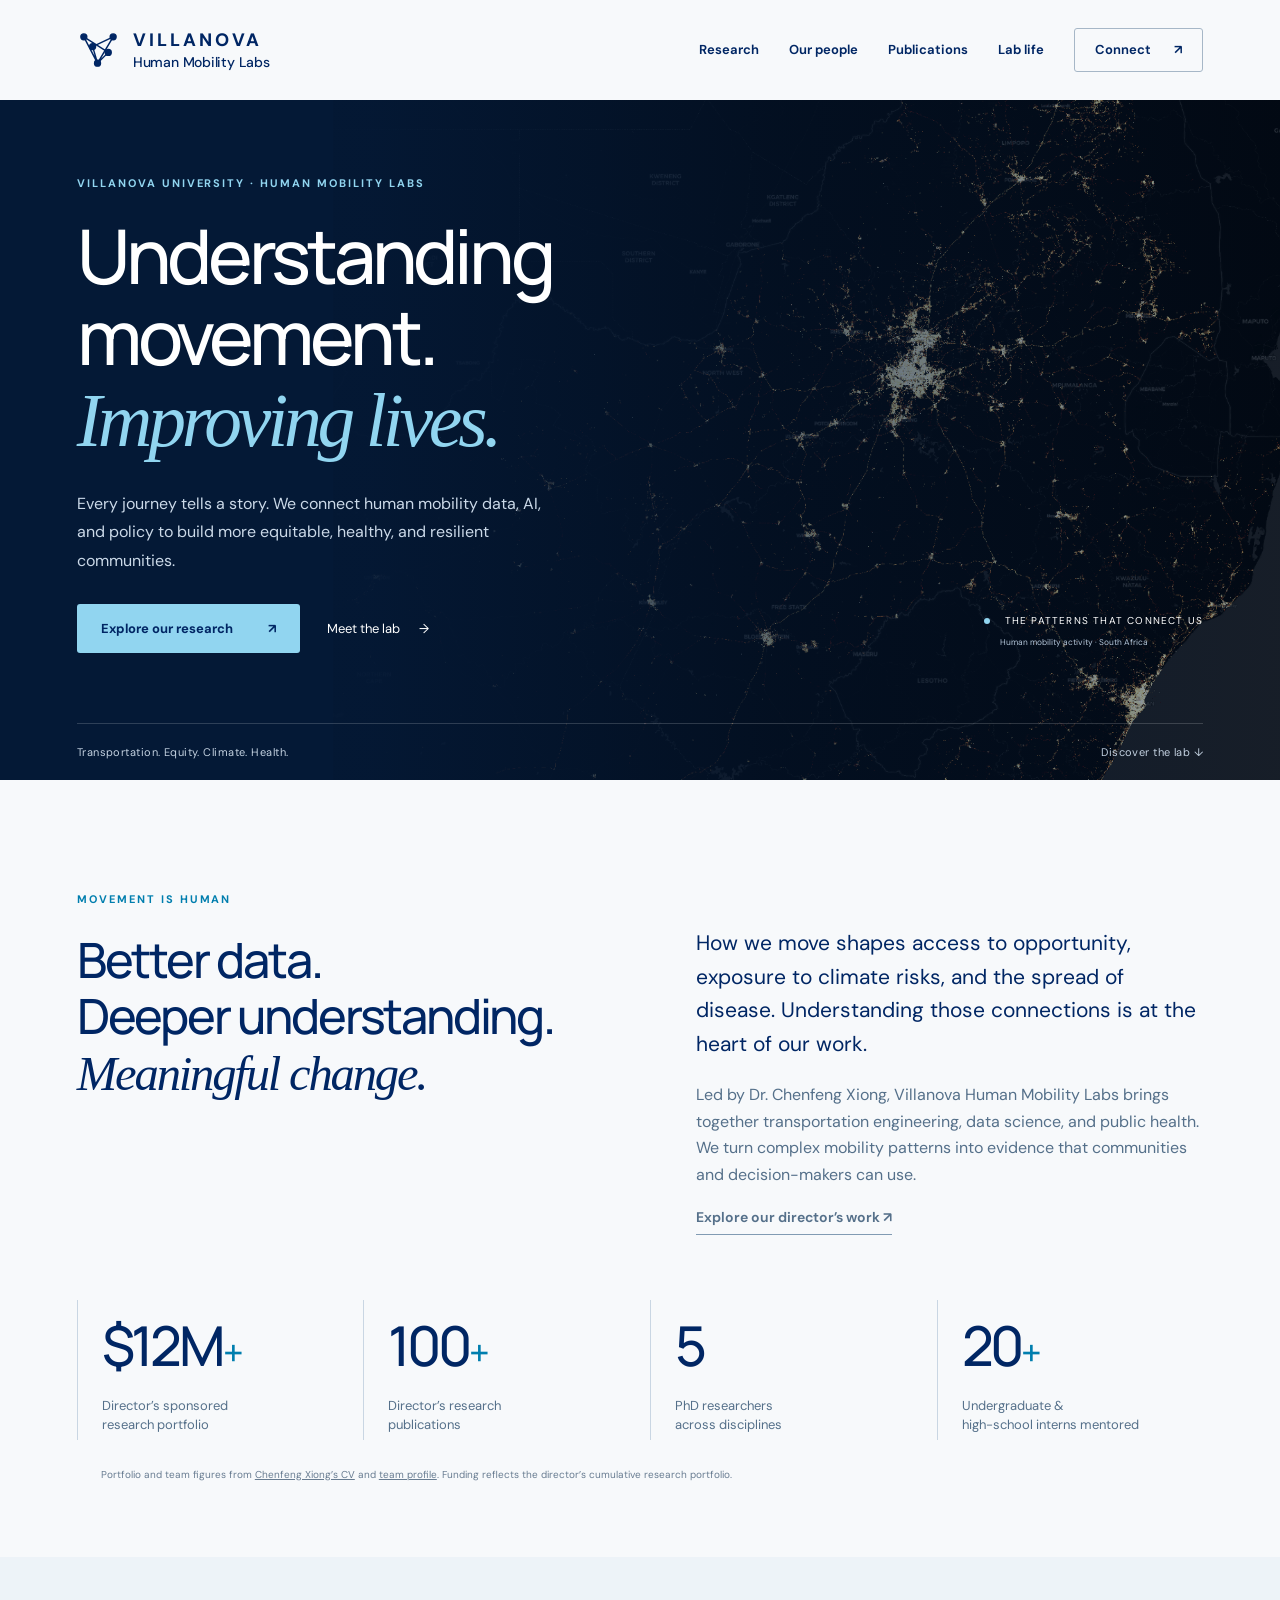
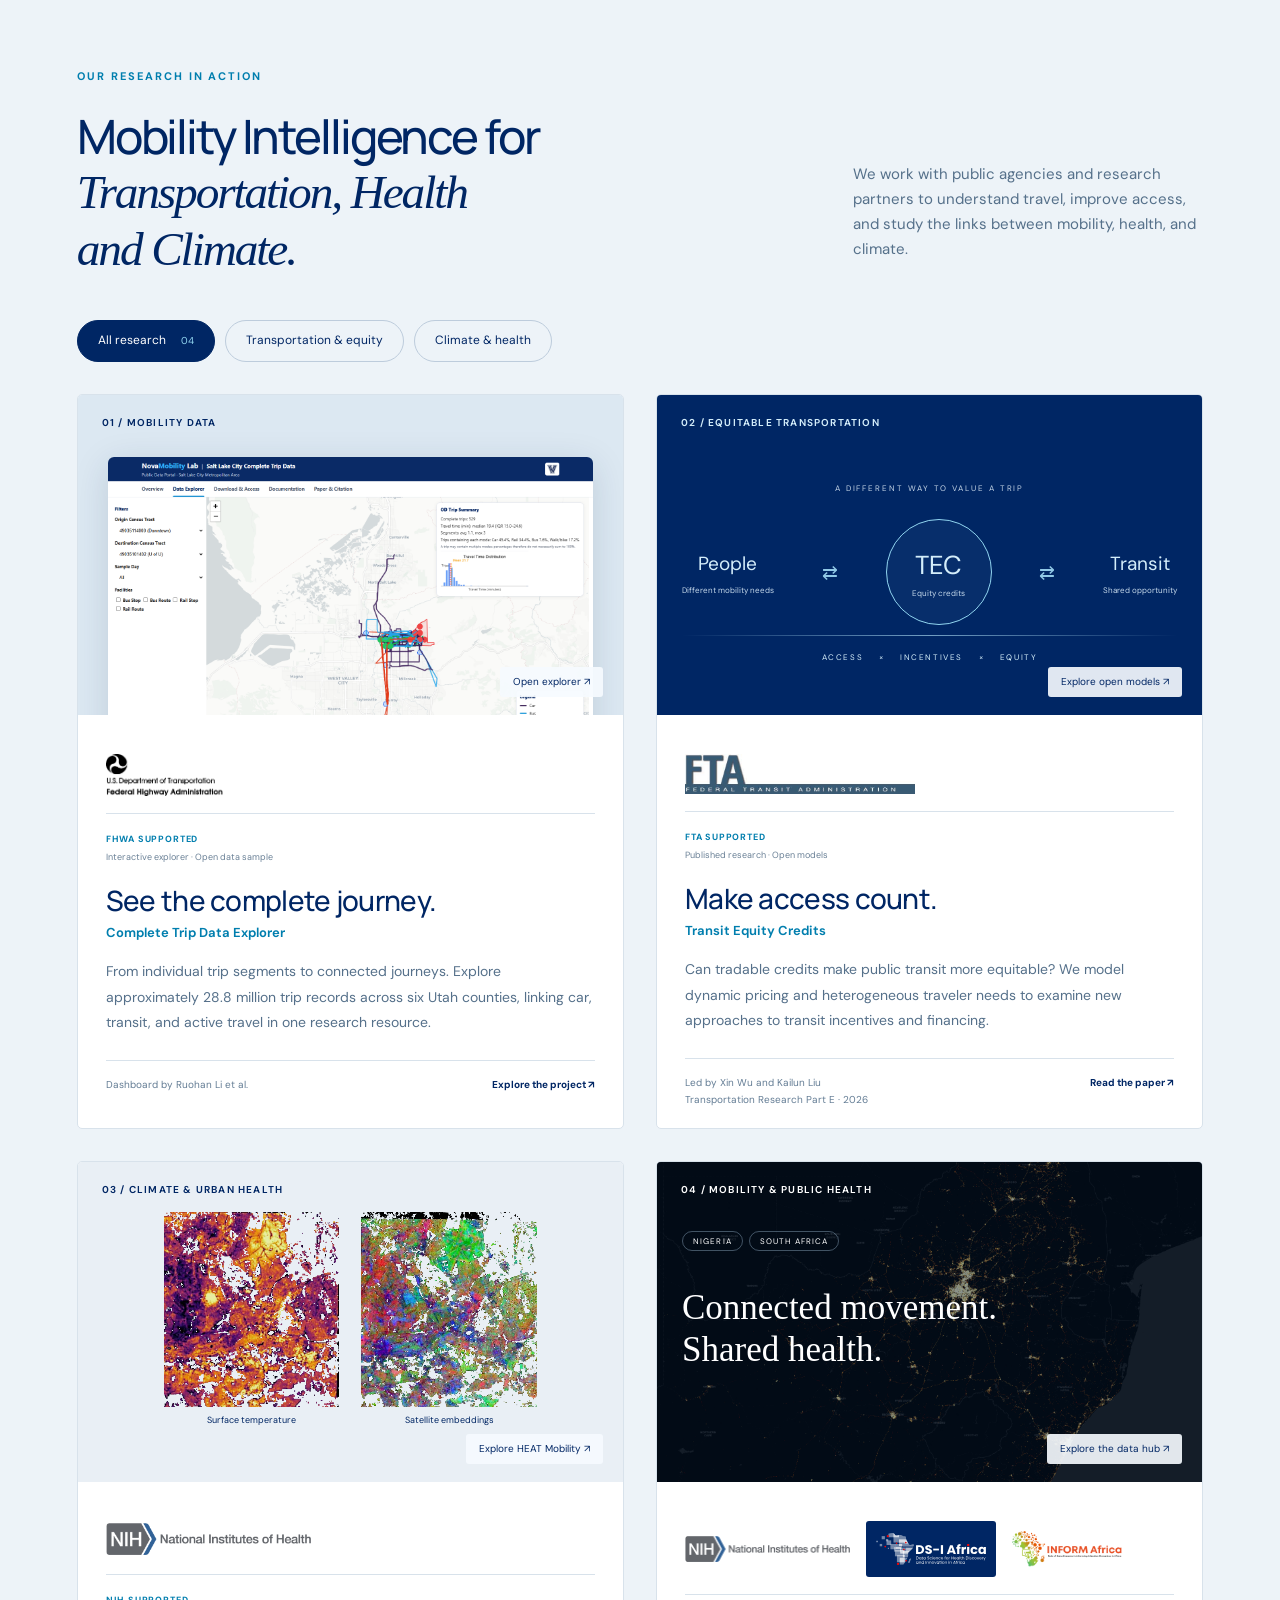
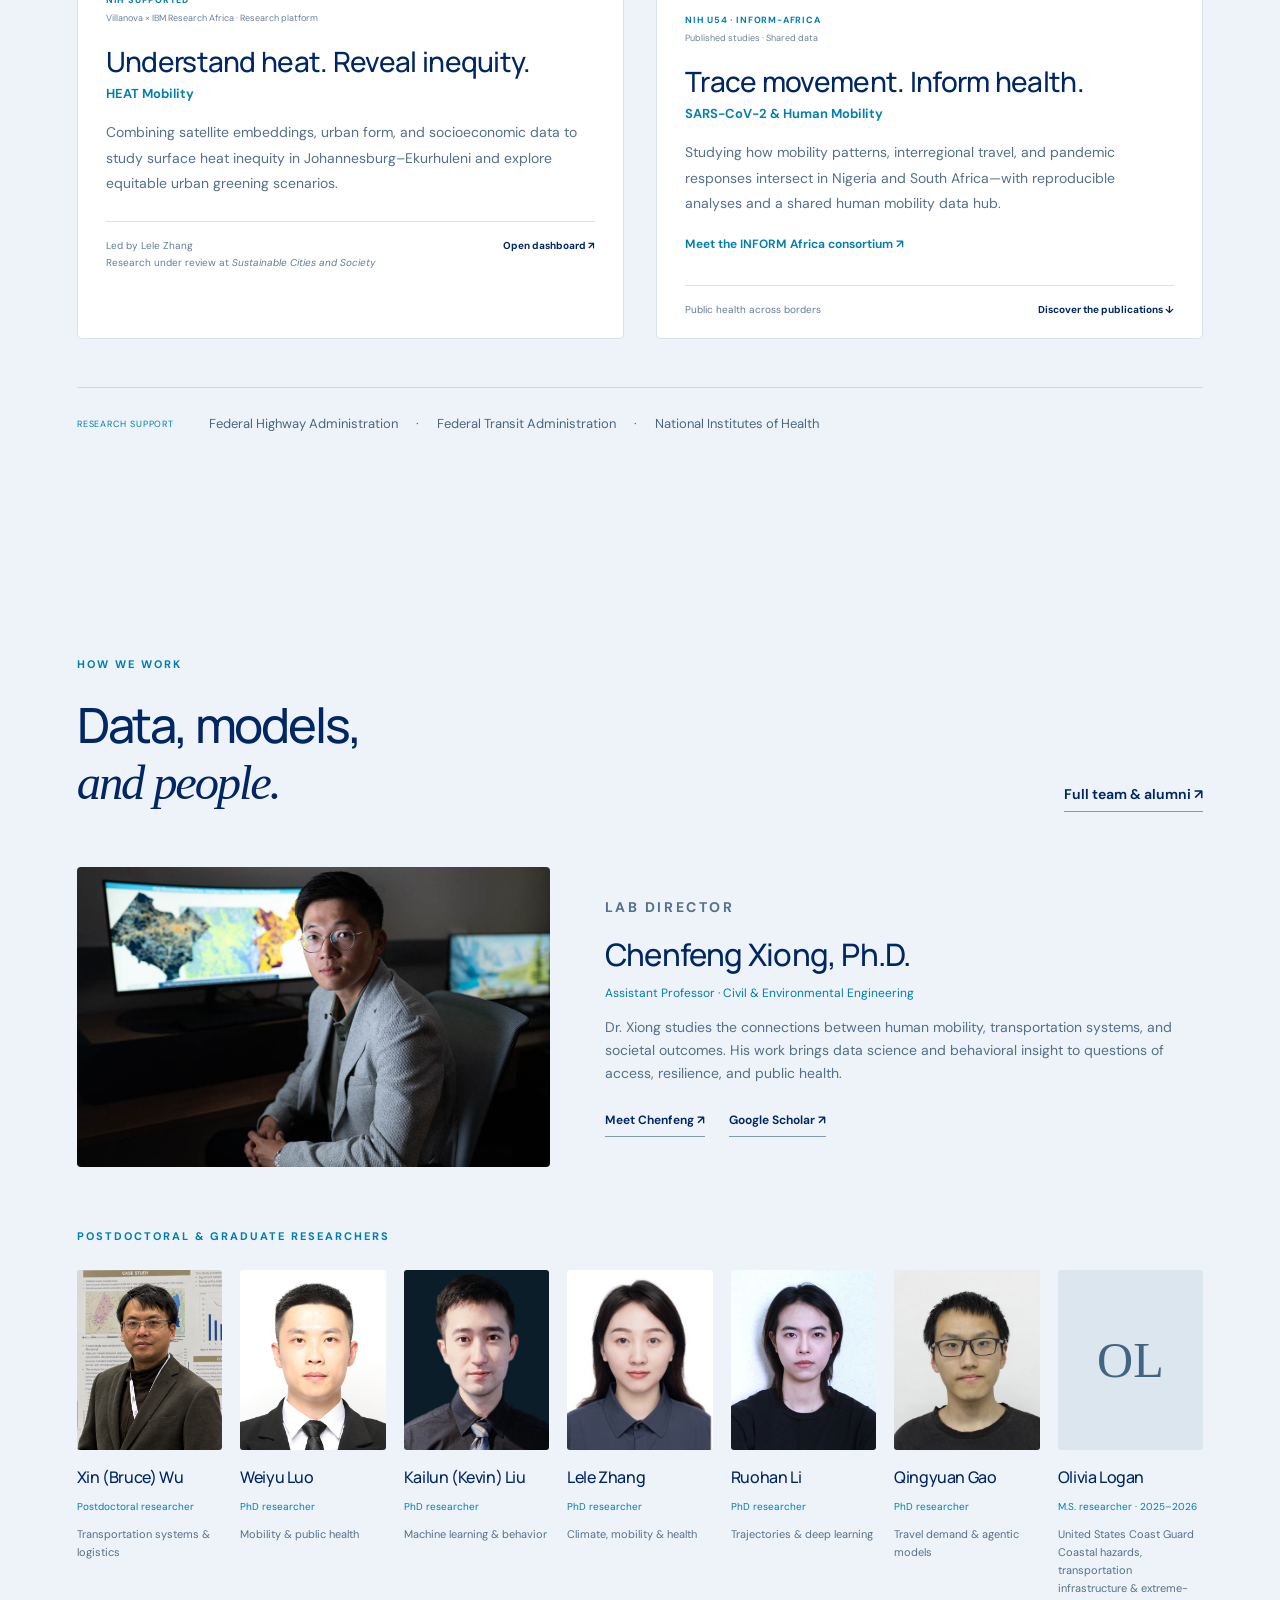
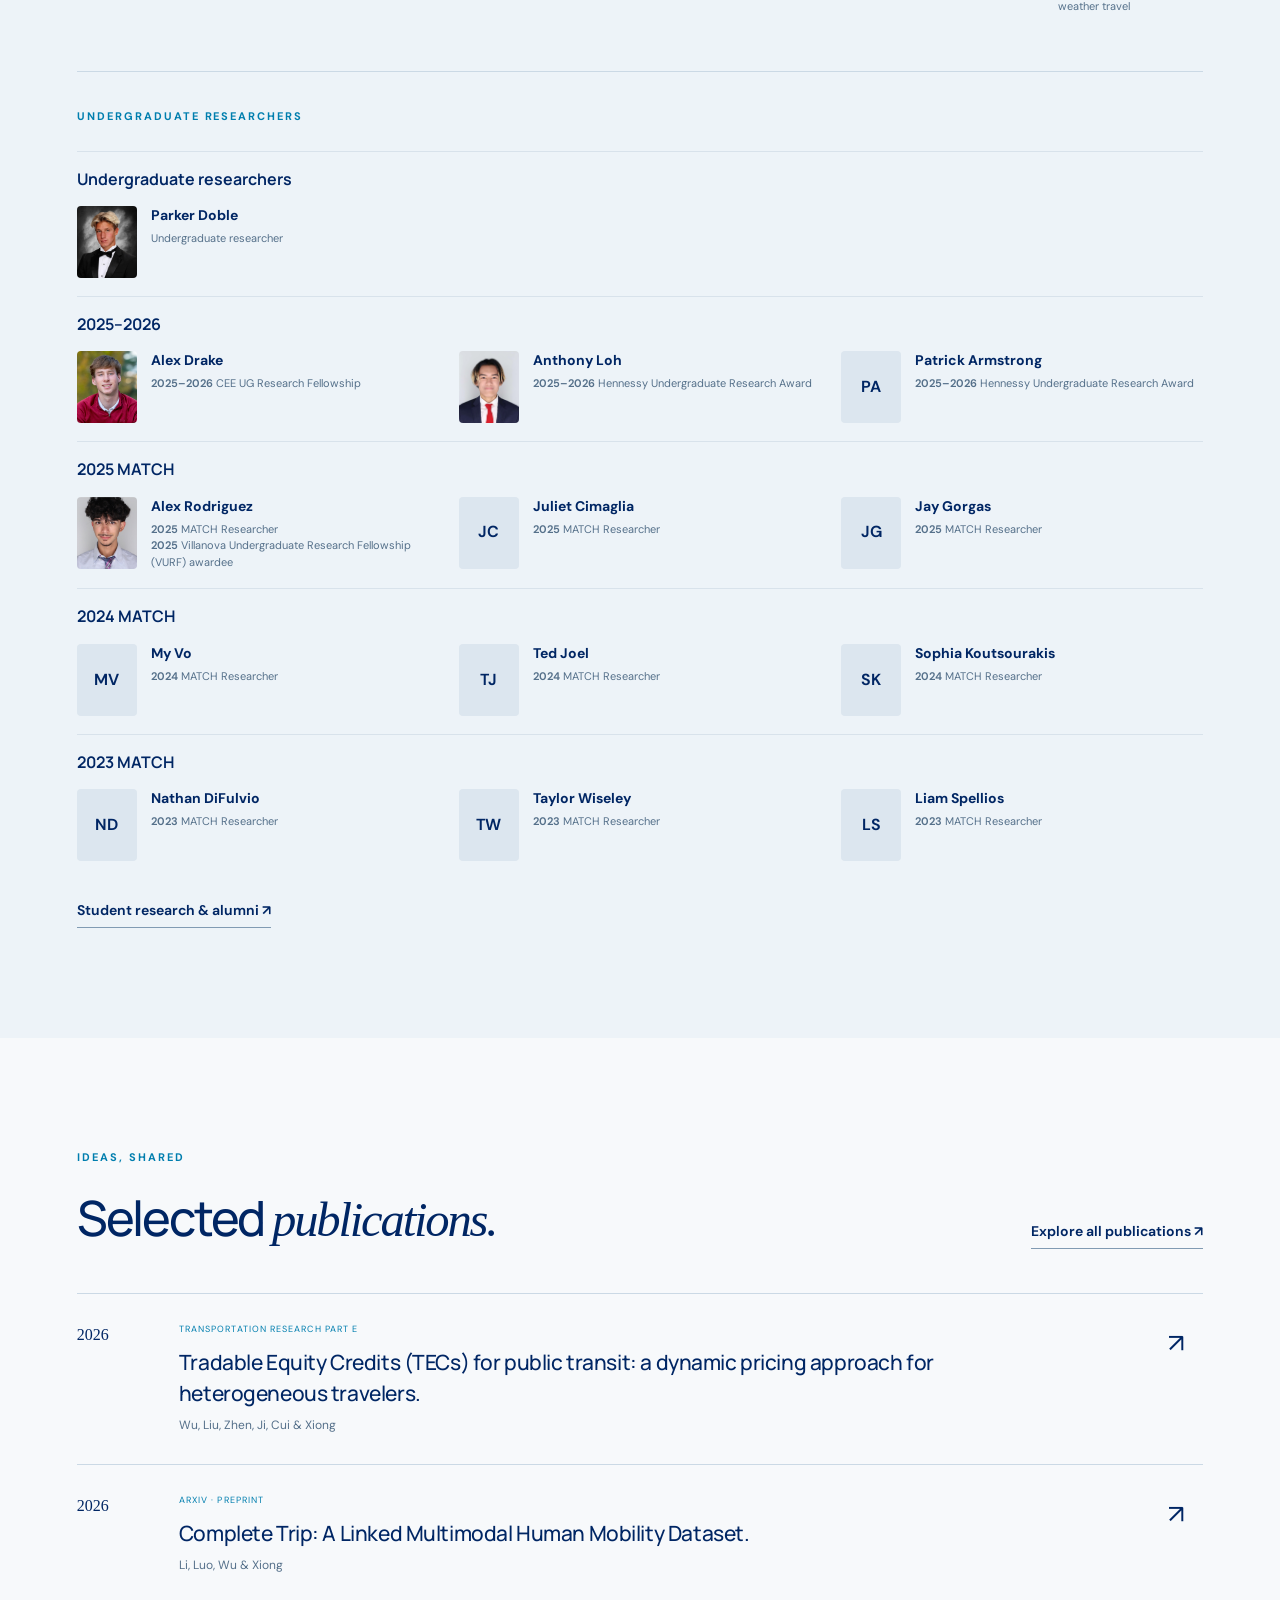
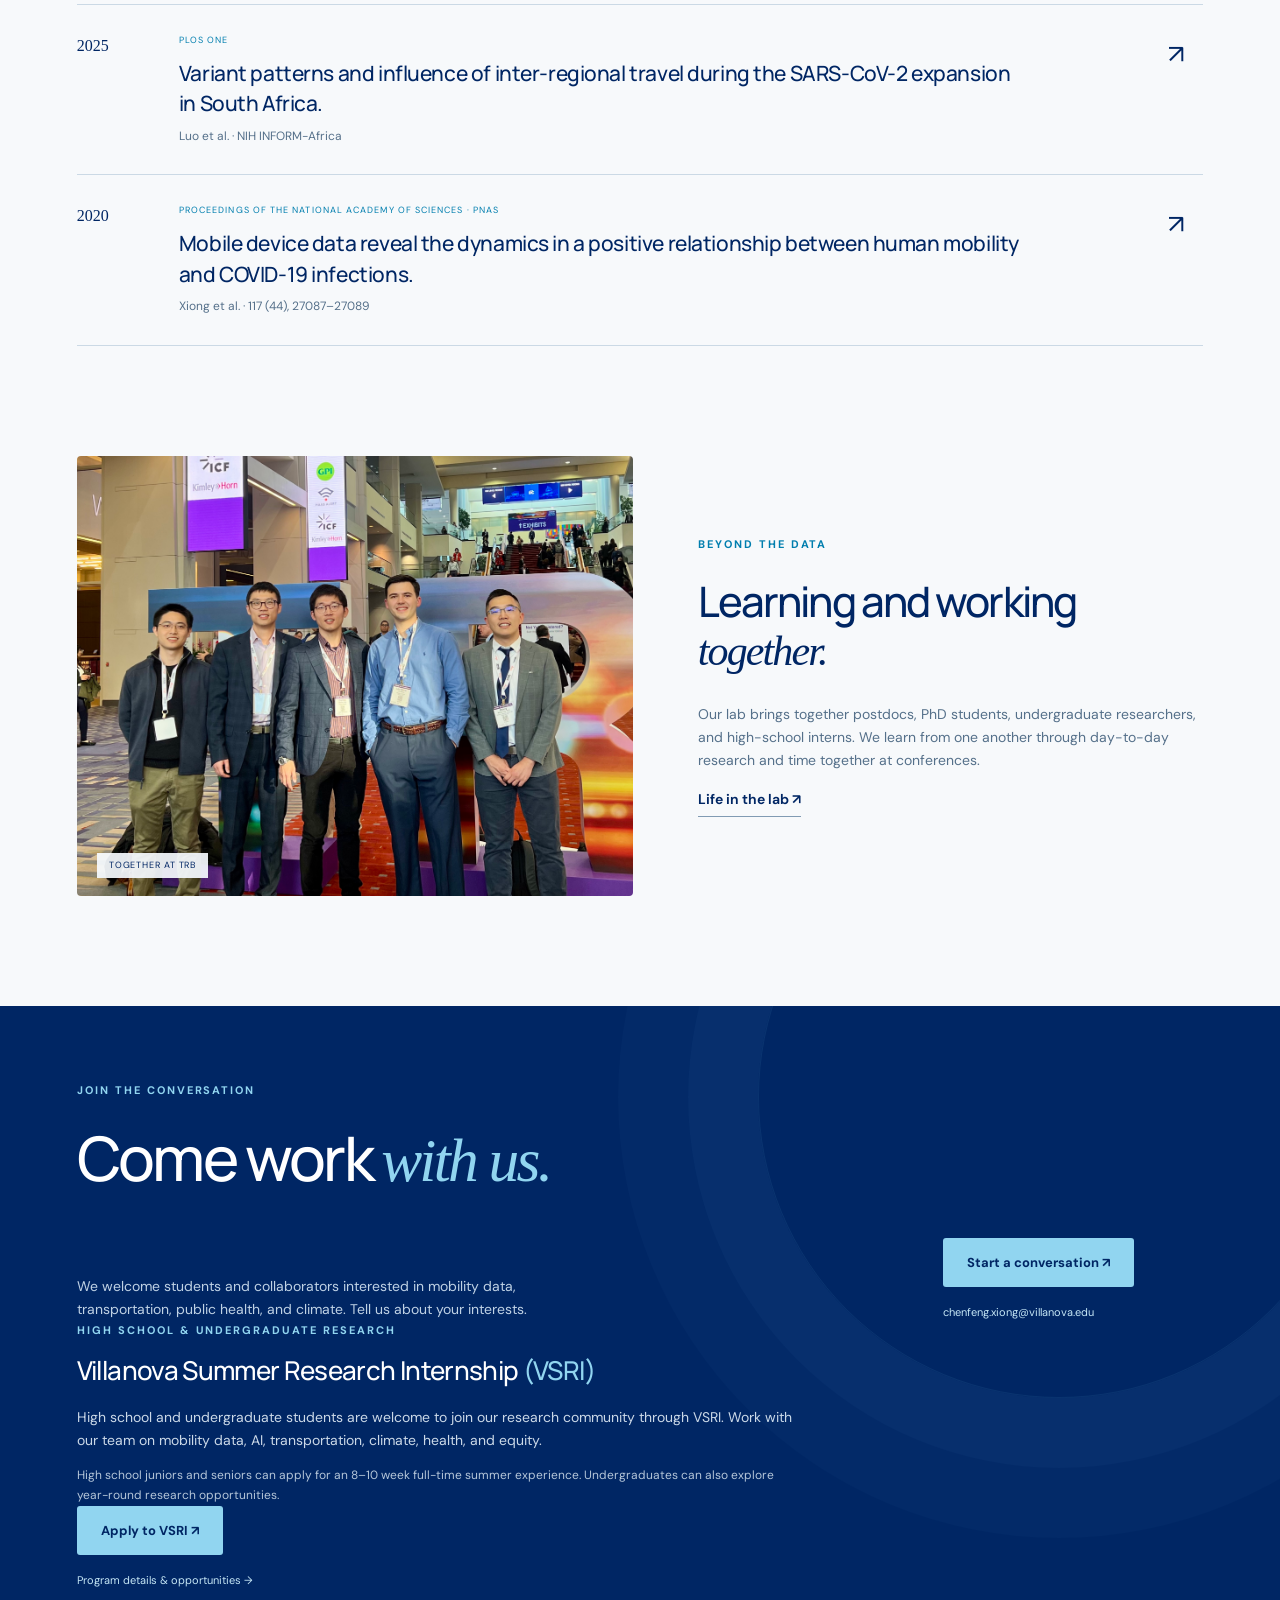
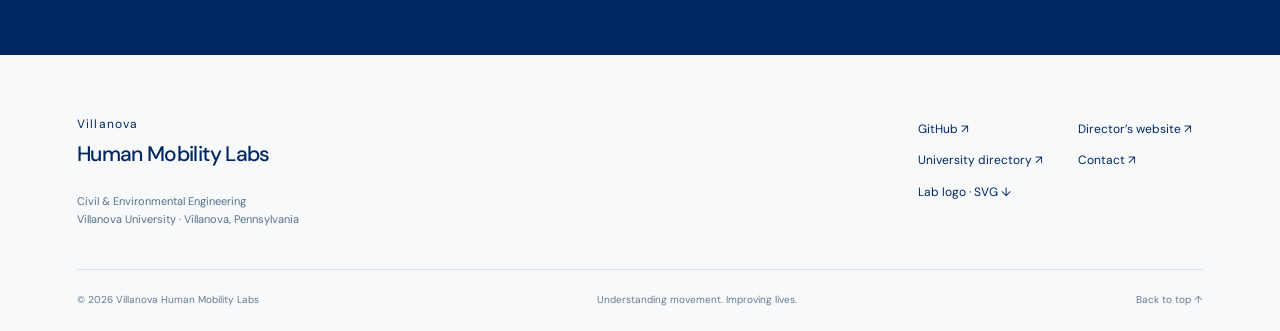
==== commit b2815b41: "Add Anthony Loh and Parker Doble portraits" ====
--- a/index.html
+++ b/index.html
@@ -11,10 +11,10 @@
 <article class="project" data-category="health"><a class="project-visual heat" href="https://villanova-transportation.github.io/heat-mobility/"><span class="visual-label">03 / CLIMATE &amp; URBAN HEALTH</span><div class="heat-maps"><figure><img loading="lazy" src="assets/heat-summer.webp" alt="Summer land-surface temperature map of Johannesburg–Ekurhuleni"><figcaption>Surface temperature</figcaption></figure><figure><img loading="lazy" src="assets/heat-embeddings.webp" alt="Satellite embedding representation of the Johannesburg–Ekurhuleni urban landscape"><figcaption>Satellite embeddings</figcaption></figure></div><span class="image-link">Explore HEAT Mobility ↗</span></a><div class="project-body"><div class="sponsor-logos" aria-label="Research support and consortium"><a href="https://www.nih.gov/"><img class="nih-logo" loading="lazy" src="assets/sponsors/nih.png" alt="National Institutes of Health"></a></div><p class="sponsor">NIH SUPPORTED <span>Villanova × IBM Research Africa · Research platform</span></p><h3>Understand heat. Reveal inequity.</h3><p class="project-name">HEAT Mobility</p><p>Combining satellite embeddings, urban form, and socioeconomic data to study surface heat inequity in Johannesburg–Ekurhuleni and explore equitable urban greening scenarios.</p><div class="project-foot"><span>Led by Lele Zhang<br>Research under review at <em>Sustainable Cities and Society</em></span><a href="https://villanova-transportation.github.io/heat-mobility/dashboard.html">Open dashboard ↗</a></div></div></article>
 <article class="project" data-category="health"><a class="project-visual health" href="https://github.com/villanova-transportation/Human-Mobility-Data-Hub"><span class="visual-label">04 / MOBILITY &amp; PUBLIC HEALTH</span><img loading="lazy" src="assets/mobility-map.png" alt="A network of human mobility observations across South Africa"><div class="health-overlay"><span>NIGERIA</span><span>SOUTH AFRICA</span><strong>Connected movement.<br>Shared health.</strong></div><span class="image-link">Explore the data hub ↗</span></a><div class="project-body"><div class="sponsor-logos" aria-label="Research support and consortium"><a href="https://www.nih.gov/"><img class="nih-logo" loading="lazy" src="assets/sponsors/nih.png" alt="National Institutes of Health"></a><a href="https://dsi-africa.org/"><img class="dsi-logo" loading="lazy" src="assets/sponsors/dsi-africa.svg" alt="DS-I Africa"></a><a href="https://inform-africa.org/"><img class="inform-logo" loading="lazy" src="assets/sponsors/inform-africa.webp" alt="INFORM Africa"></a></div><p class="sponsor">NIH U54 · INFORM-AFRICA <span>Published studies · Shared data</span></p><h3>Trace movement. Inform health.</h3><p class="project-name">SARS-CoV-2 &amp; Human Mobility</p><p>Studying how mobility patterns, interregional travel, and pandemic responses intersect in Nigeria and South Africa—with reproducible analyses and a shared human mobility data hub.</p><a class="consortium-link" href="https://inform-africa.org/">Meet the INFORM Africa consortium ↗</a><div class="project-foot"><span>Public health across borders</span><a href="#health-papers">Discover the publications ↓</a></div></div></article>
 </div><div class="research-note"><span>RESEARCH SUPPORT</span><p>Federal Highway Administration <b>·</b> Federal Transit Administration <b>·</b> National Institutes of Health</p></div></div></section>
-<section class="people section" id="people"><div class="wrap"><div class="section-head"><div><p class="eyebrow">HOW WE WORK</p><h2>Data, models,<br><em>and people.</em></h2></div><a class="text-link" href="https://cfxiong.github.io/team/">Full team &amp; alumni ↗</a></div><div class="director"><img loading="lazy" src="assets/chenfeng-xiong.jpeg" alt="Chenfeng Xiong at his research workstation"><div><p class="eyebrow">LAB DIRECTOR</p><h3>Chenfeng Xiong, Ph.D.</h3><p class="role">Assistant Professor · Civil &amp; Environmental Engineering</p><p>Dr. Xiong studies the connections between human mobility, transportation systems, and societal outcomes. His work brings data science and behavioral insight to questions of access, resilience, and public health.</p><a class="text-link" href="https://cfxiong.github.io/">Meet Chenfeng ↗</a><a class="text-link" href="https://scholar.google.com/citations?user=MQUY6gYAAAAJ&amp;hl=en">Google Scholar ↗</a></div></div><p class="eyebrow team-level">POSTDOCTORAL &amp; GRADUATE RESEARCHERS</p><div class="team-grid team-grid--graduate"><article><img class="xin-wu-portrait" loading="lazy" src="assets/xin-wu.webp" alt="Xin (Bruce) Wu"><h3>Xin (Bruce) Wu</h3><span>Postdoctoral researcher</span><p>Transportation systems &amp; logistics</p></article><article><img loading="lazy" src="assets/weiyu-luo.jpg" alt="Weiyu Luo"><h3>Weiyu Luo</h3><span>PhD researcher</span><p>Mobility &amp; public health</p></article><article><img loading="lazy" src="assets/kailun-liu.jpg" alt="Kailun Liu"><h3>Kailun (Kevin) Liu</h3><span>PhD researcher</span><p>Machine learning &amp; behavior</p></article><article><img loading="lazy" src="assets/lele-zhang.jpg" alt="Lele Zhang"><h3>Lele Zhang</h3><span>PhD researcher</span><p>Climate, mobility &amp; health</p></article><article><img loading="lazy" src="assets/ruohan-li.jpg" alt="Ruohan Li"><h3>Ruohan Li</h3><span>PhD researcher</span><p>Trajectories &amp; deep learning</p></article><article><img loading="lazy" src="assets/qingyuan-gao.png" alt="Qingyuan Gao"><h3>Qingyuan Gao</h3><span>PhD researcher</span><p>Travel demand &amp; agentic models</p></article><article><div class="initials" aria-hidden="true">OL</div><h3>Olivia Logan</h3><span>M.S. researcher · 2025–2026</span><p>United States Coast Guard<br>Coastal hazards, transportation infrastructure &amp; extreme-weather travel</p></article></div><div class="lab-ug"><p class="eyebrow team-level">UNDERGRADUATE RESEARCHERS</p><div class="ug-cohorts">
+<section class="people section" id="people"><div class="wrap"><div class="section-head"><div><p class="eyebrow">HOW WE WORK</p><h2>Data, models,<br><em>and people.</em></h2></div><a class="text-link" href="https://cfxiong.github.io/team/">Full team &amp; alumni ↗</a></div><div class="director"><img loading="lazy" src="assets/chenfeng-xiong.jpeg" alt="Chenfeng Xiong at his research workstation"><div><p class="eyebrow">LAB DIRECTOR</p><h3>Chenfeng Xiong, Ph.D.</h3><p class="role">Assistant Professor · Civil &amp; Environmental Engineering</p><p>Dr. Xiong studies the connections between human mobility, transportation systems, and societal outcomes. His work brings data science and behavioral insight to questions of access, resilience, and public health.</p><a class="text-link" href="https://cfxiong.github.io/">Meet Chenfeng ↗</a><a class="text-link" href="https://scholar.google.com/citations?user=MQUY6gYAAAAJ&amp;hl=en">Google Scholar ↗</a></div></div><p class="eyebrow team-level">POSTDOCTORAL &amp; GRADUATE RESEARCHERS</p><div class="team-grid team-grid--graduate"><article><img class="xin-wu-portrait" loading="lazy" src="assets/xin-wu.webp" alt="Xin (Bruce) Wu"><h3>Xin (Bruce) Wu</h3><span>Postdoctoral researcher</span><p>Transportation systems &amp; logistics</p></article><article><img loading="lazy" src="assets/weiyu-luo.jpg" alt="Weiyu Luo"><h3>Weiyu Luo</h3><span>PhD researcher</span><p>Mobility &amp; public health</p></article><article><img loading="lazy" src="assets/kailun-liu.jpg" alt="Kailun Liu"><h3>Kailun (Kevin) Liu</h3><span>PhD researcher</span><p>Machine learning &amp; behavior</p></article><article><img loading="lazy" src="assets/lele-zhang.jpg" alt="Lele Zhang"><h3>Lele Zhang</h3><span>PhD researcher</span><p>Climate, mobility &amp; health</p></article><article><img loading="lazy" src="assets/ruohan-li.jpg" alt="Ruohan Li"><h3>Ruohan Li</h3><span>PhD researcher</span><p>Trajectories &amp; deep learning</p></article><article><img loading="lazy" src="assets/qingyuan-gao.png" alt="Qingyuan Gao"><h3>Qingyuan Gao</h3><span>PhD researcher</span><p>Travel demand &amp; agentic models</p></article><article><div class="initials" aria-hidden="true">OL</div><h3>Olivia Logan</h3><span>M.S. researcher · 2025–2026</span><p>United States Coast Guard<br>Coastal hazards, transportation infrastructure &amp; extreme-weather travel</p></article></div><div class="lab-ug"><p class="eyebrow team-level">UNDERGRADUATE RESEARCHERS</p><div class="ug-cohorts"><div class="ug-cohort"><h3 class="ug-cohort__year">Undergraduate researchers</h3><ul class="ug-recognition" aria-label="Undergraduate researchers"><li><img src="assets/parker-doble.png" alt="Parker Doble" loading="lazy" style="object-position:center 30%"><div><h4>Parker Doble</h4><p>Undergraduate researcher</p></div></li></ul></div>
         <div class="ug-cohort"><h3 class="ug-cohort__year">2025–2026</h3><ul class="ug-recognition" aria-label="2025–2026 undergraduate researchers">
           <li><img src="assets/alex-drake.jpg" alt="Alex Drake" loading="lazy"><div><h4>Alex Drake</h4><p><span>2025–2026</span> CEE UG Research Fellowship</p></div></li>
-          <li><div class="ug-recognition__initials" aria-hidden="true">AL</div><div><h4>Anthony Loh</h4><p><span>2025–2026</span> Hennessy Undergraduate Research Award</p></div></li>
+          <li><img src="assets/anthony-loh.png" alt="Anthony Loh" loading="lazy" style="object-position:center 37%"><div><h4>Anthony Loh</h4><p><span>2025–2026</span> Hennessy Undergraduate Research Award</p></div></li>
           <li><div class="ug-recognition__initials" aria-hidden="true">PA</div><div><h4>Patrick Armstrong</h4><p><span>2025–2026</span> Hennessy Undergraduate Research Award</p></div></li>
         </ul></div>
         <div class="ug-cohort"><h3 class="ug-cohort__year">2025 MATCH</h3><ul class="ug-recognition" aria-label="2025 MATCH undergraduate researchers">
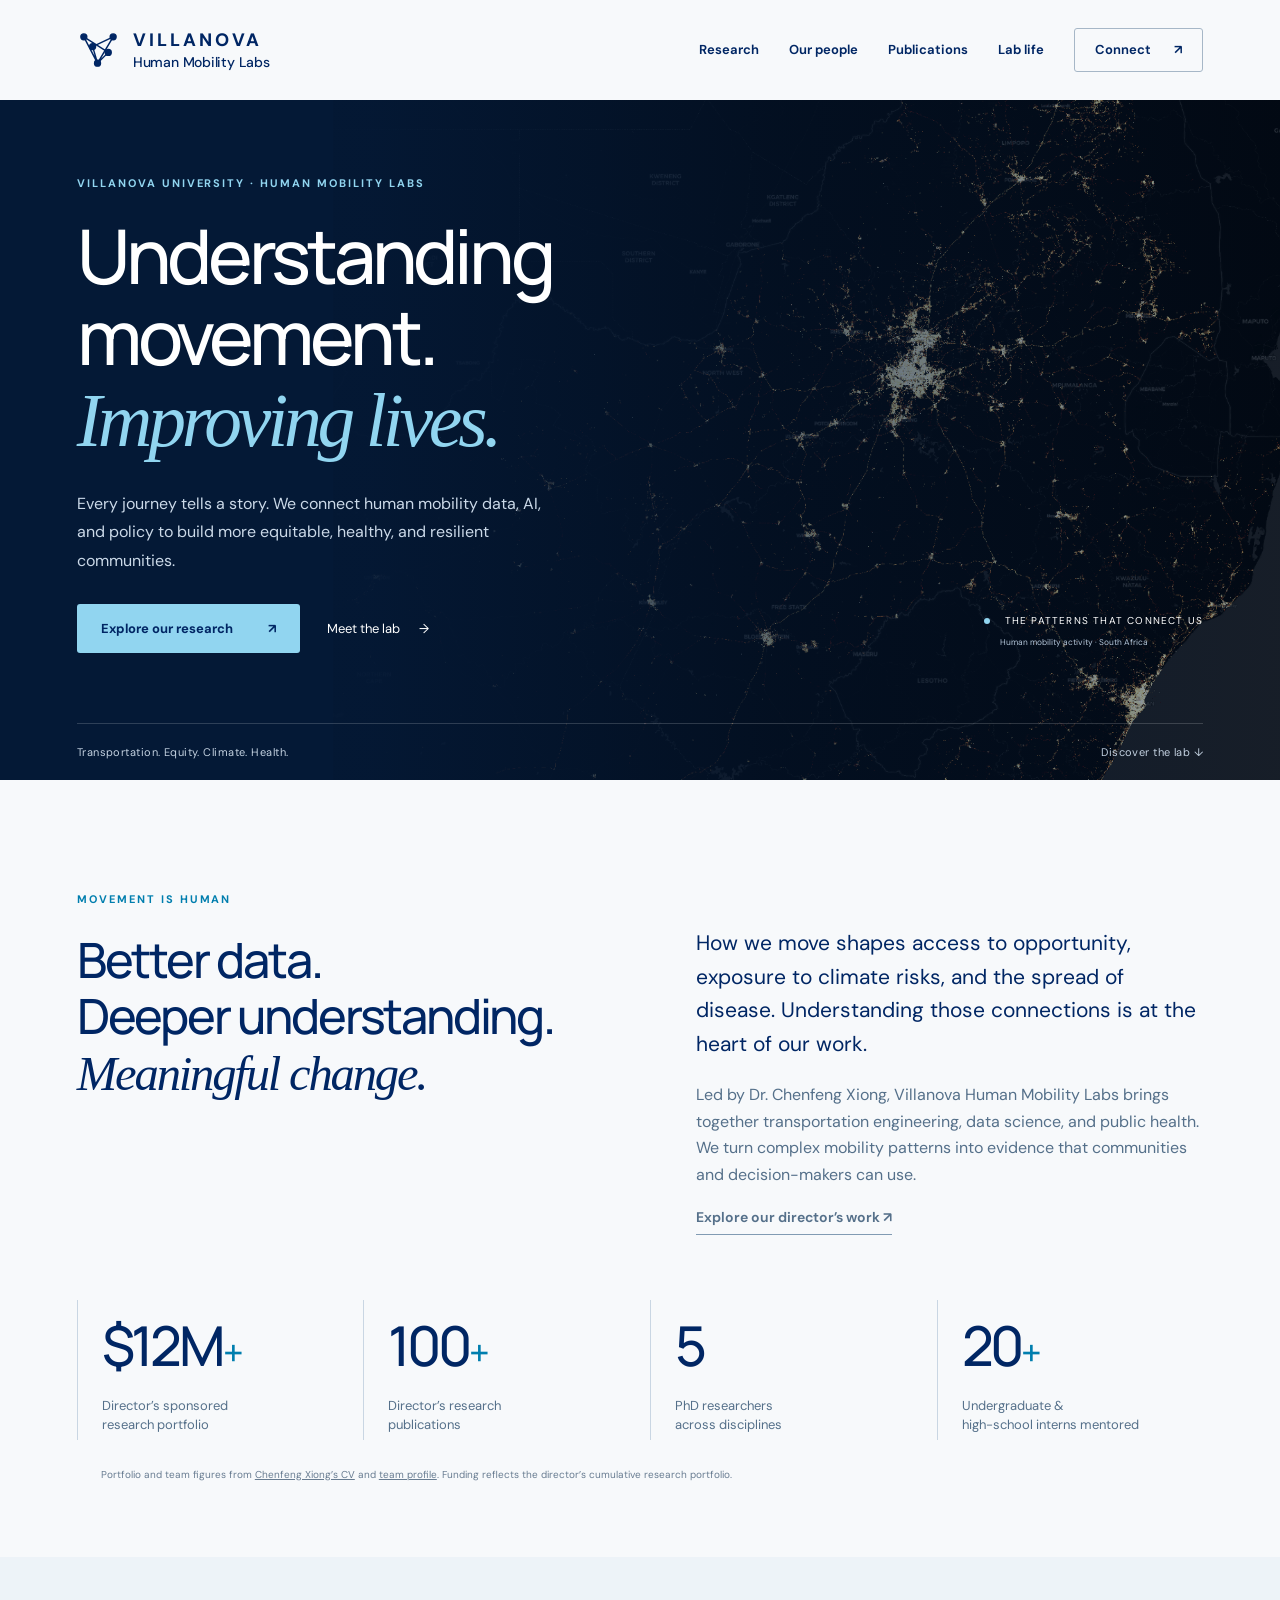
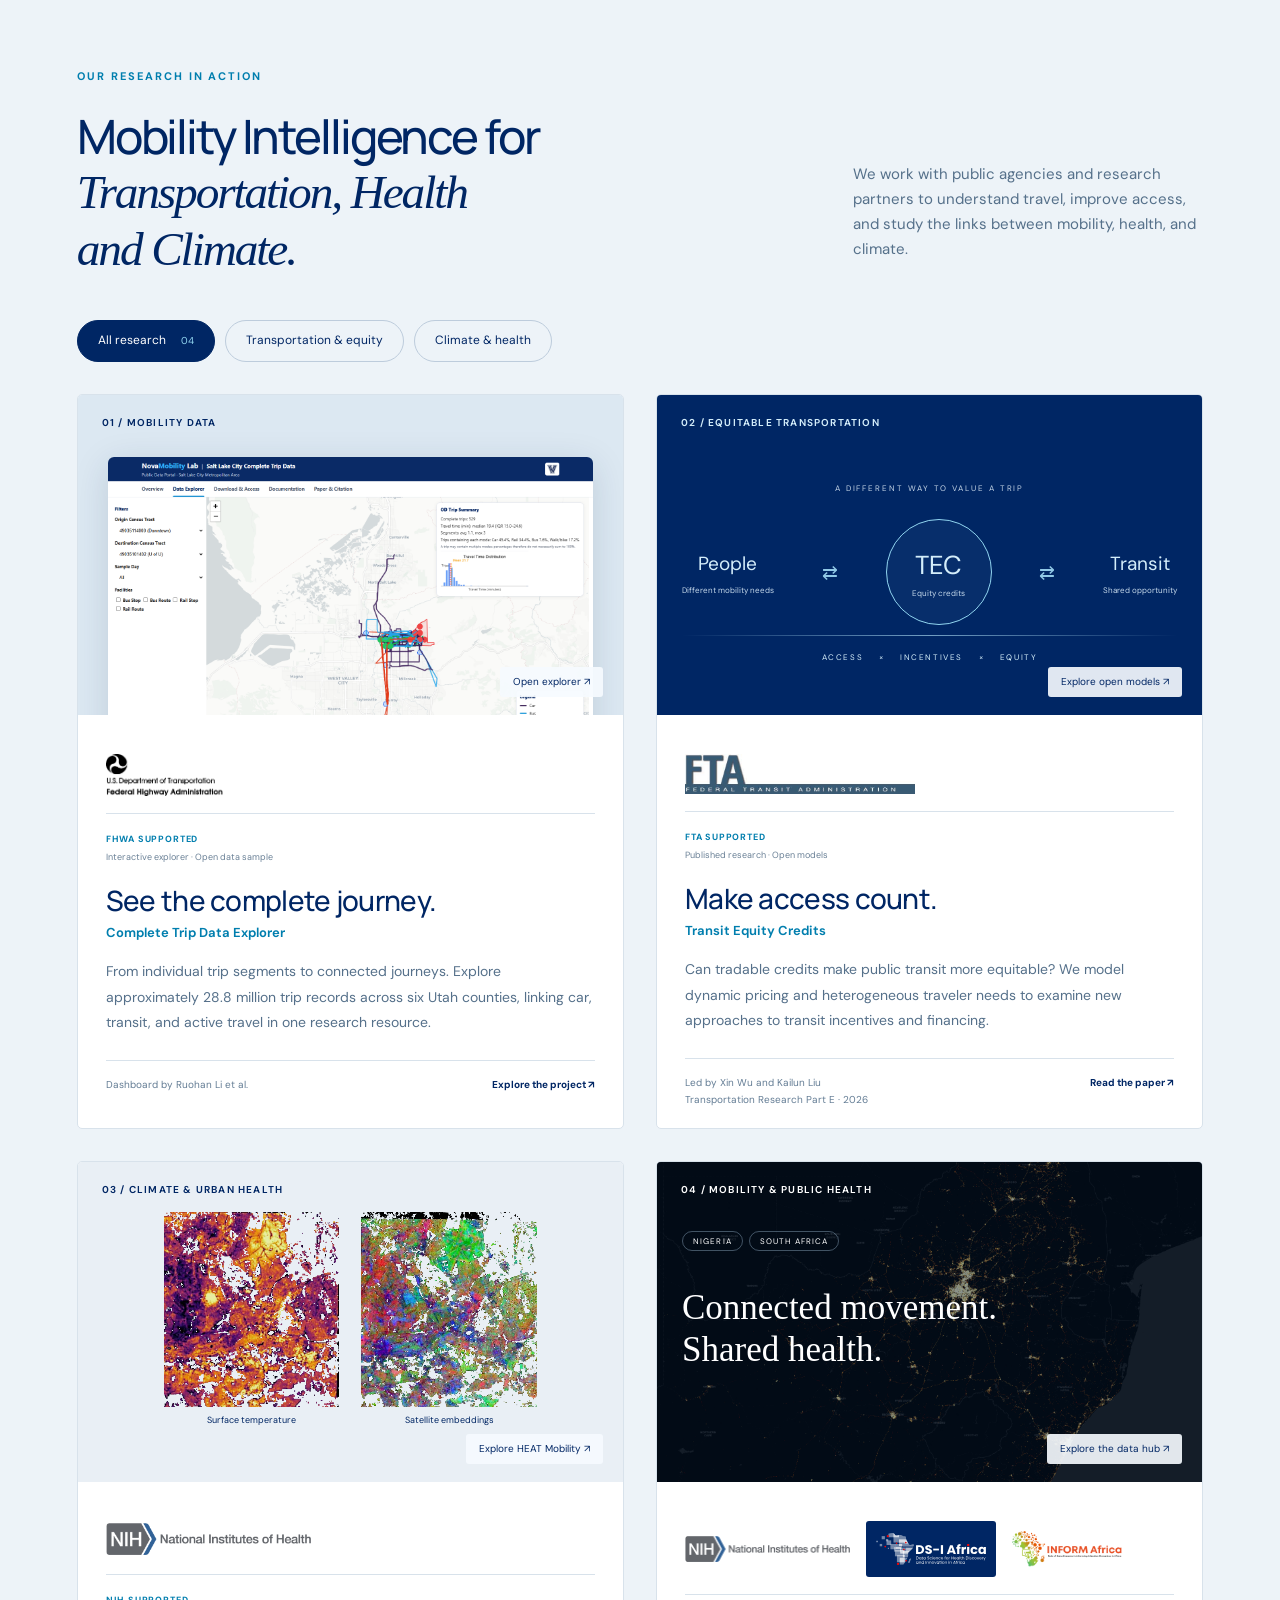
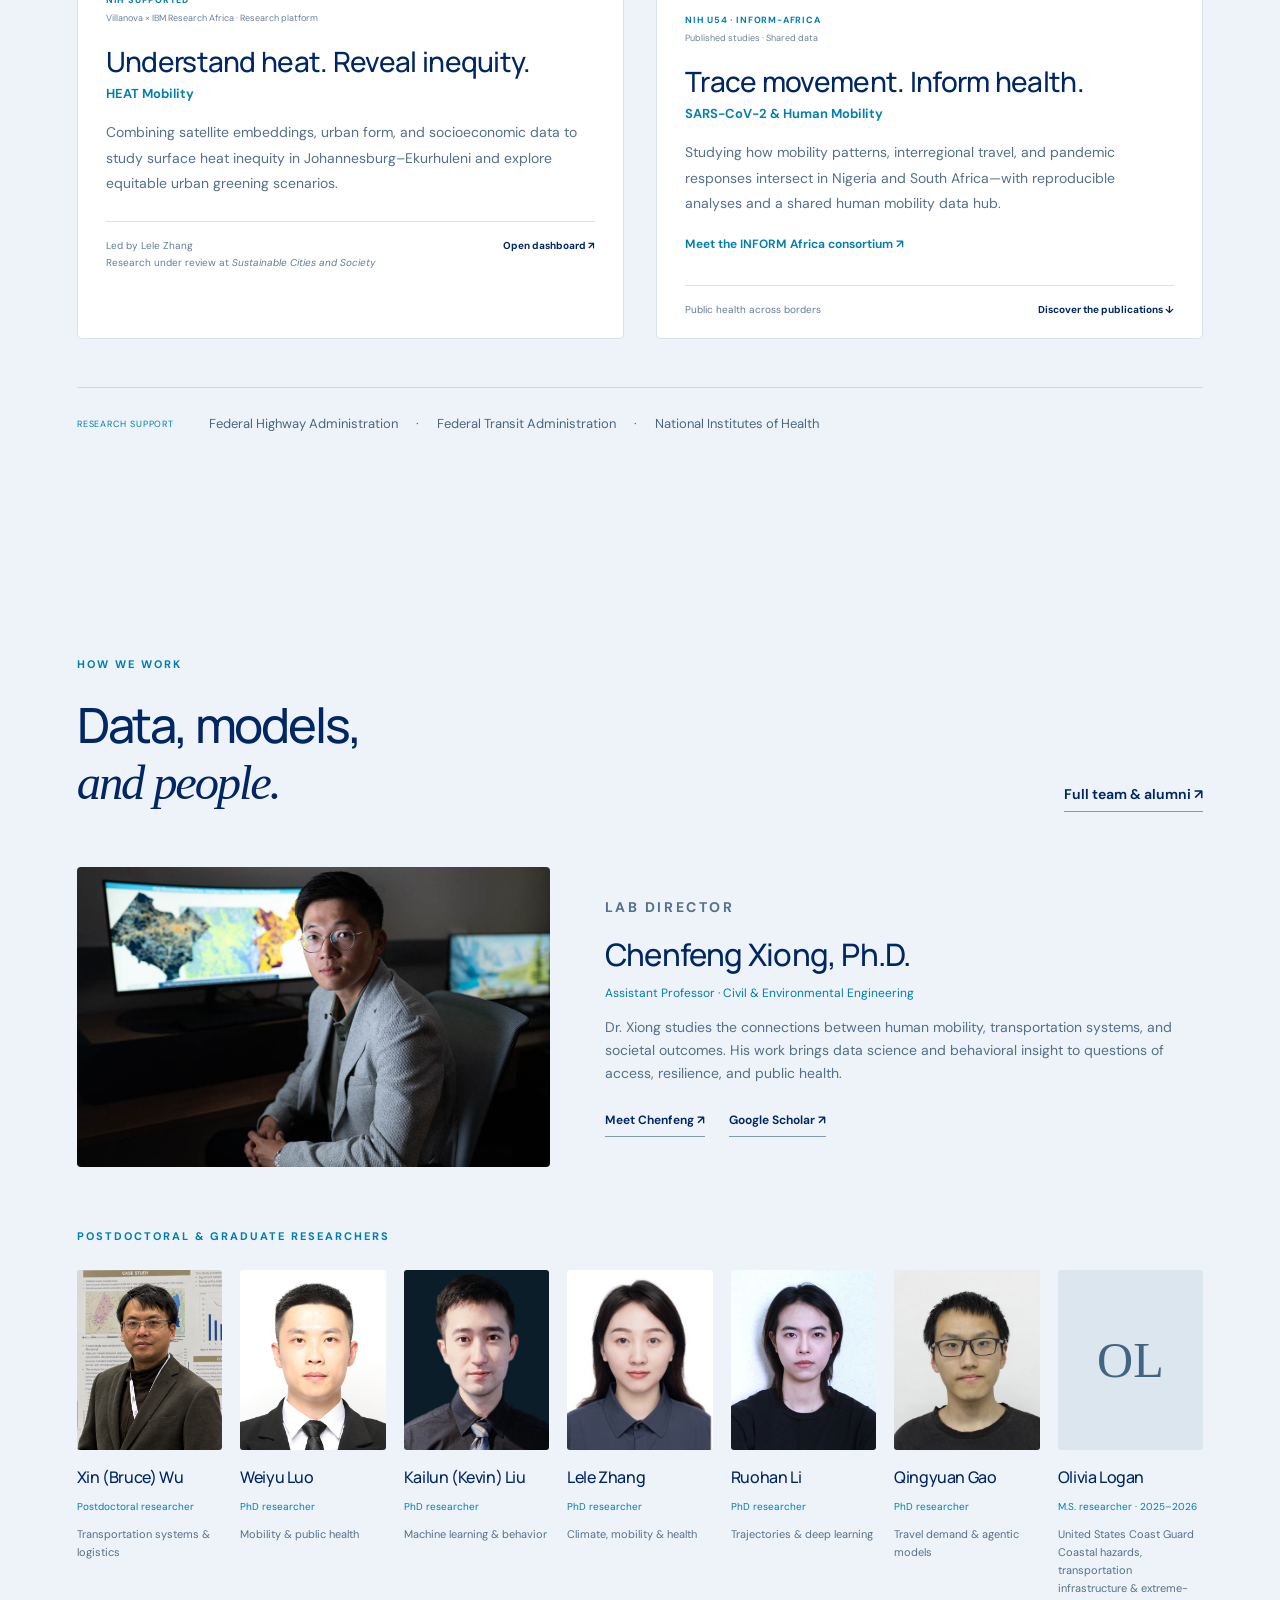
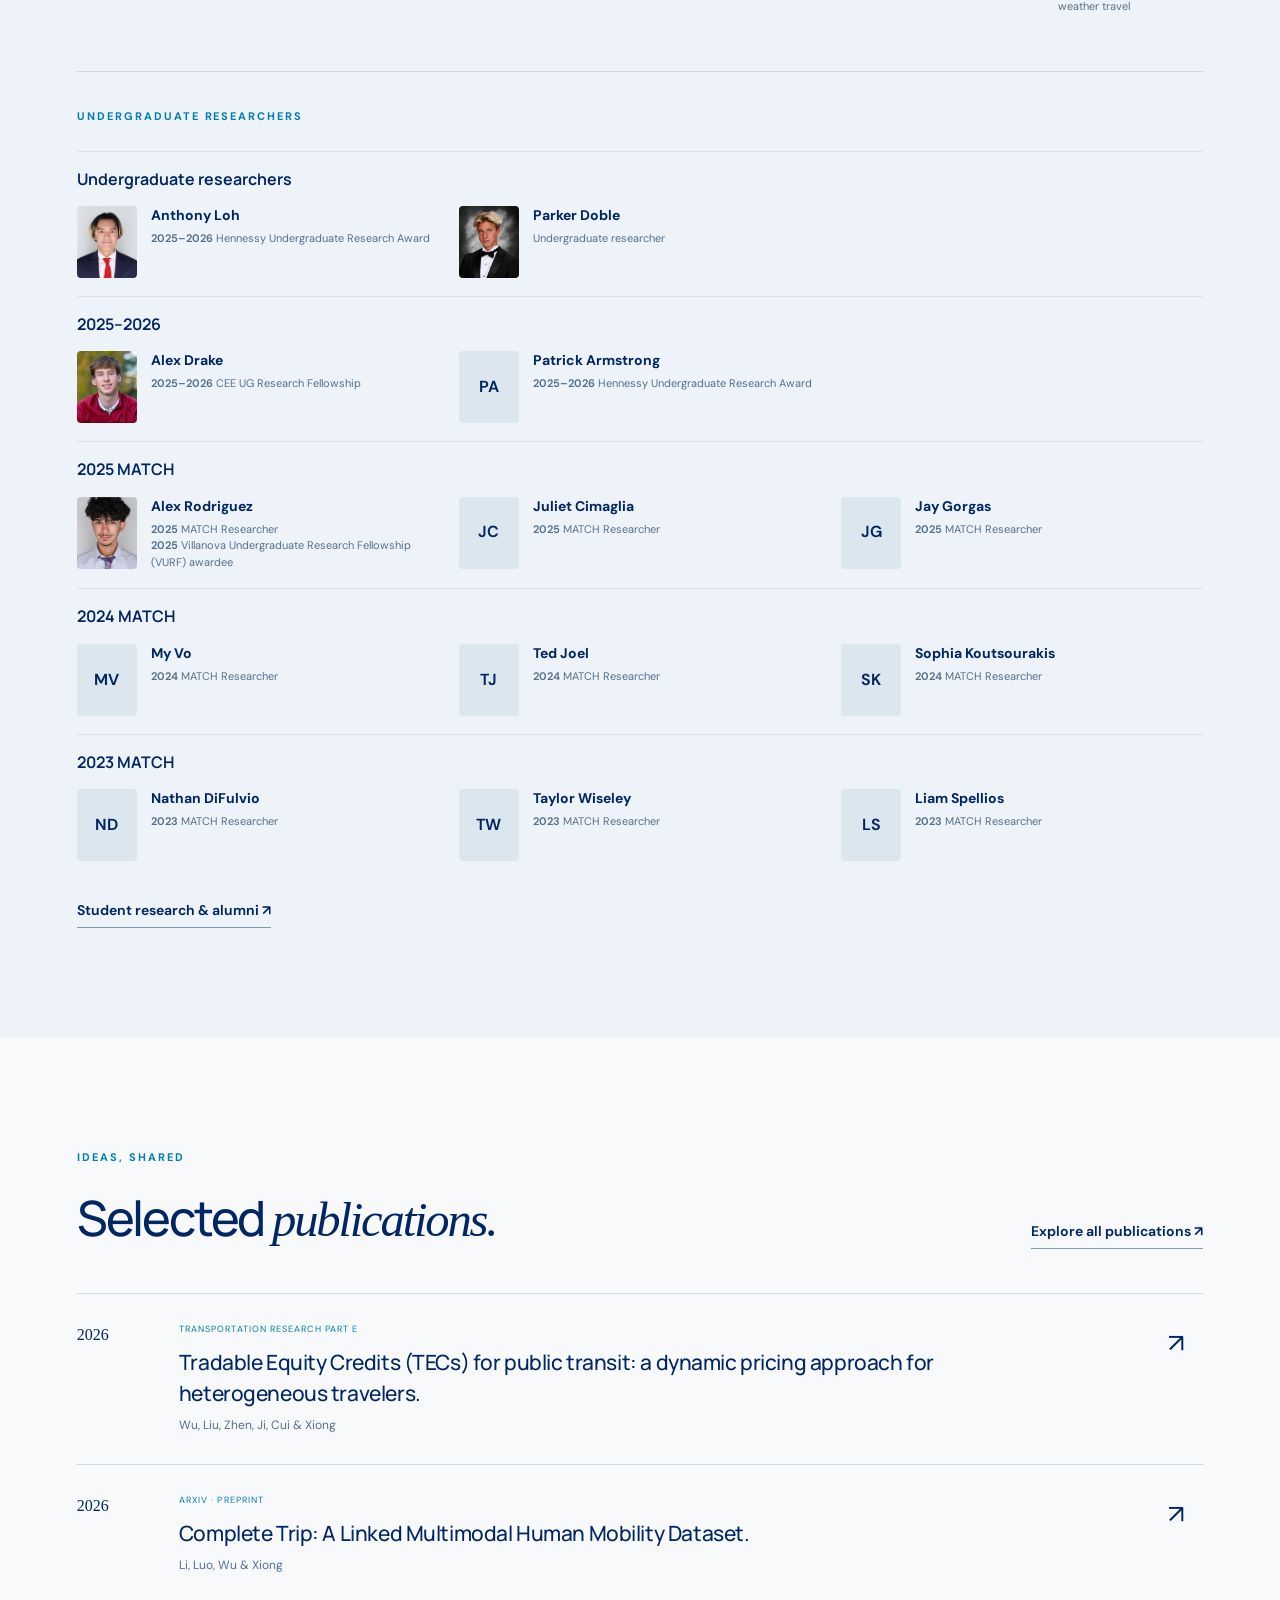
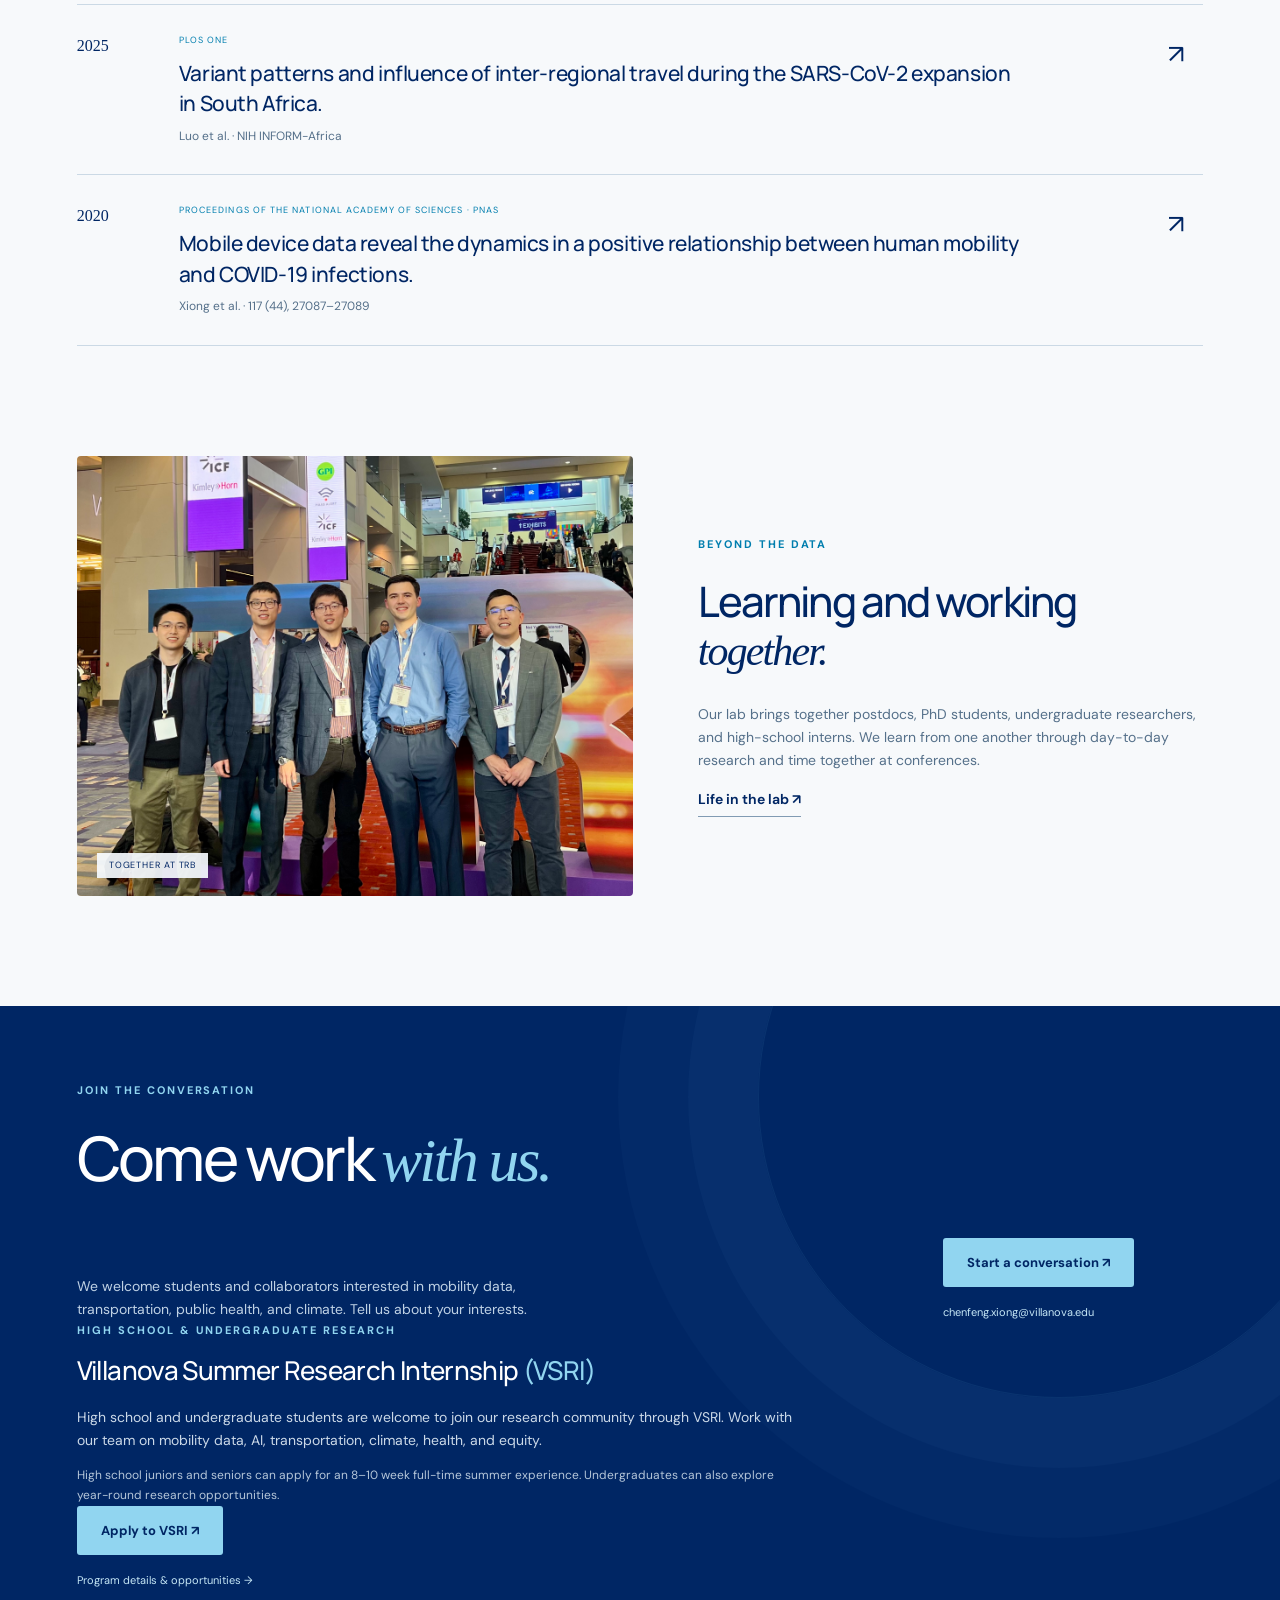
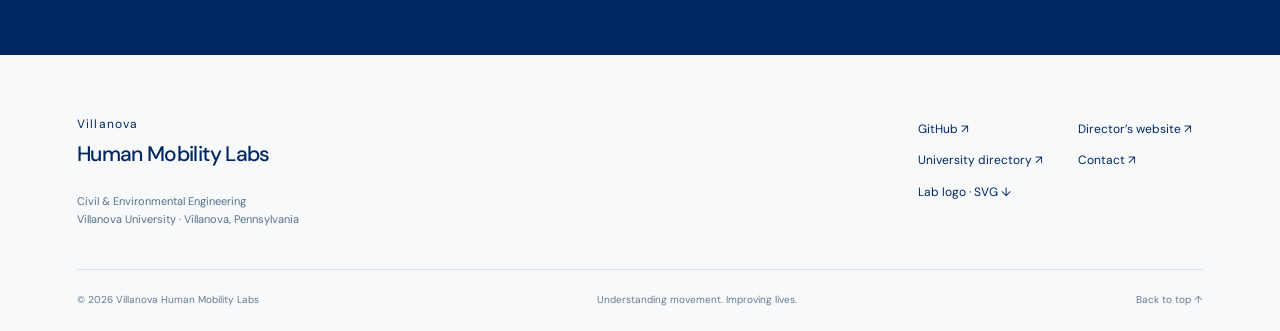
==== commit e3ab69c4: "Move Anthony Loh to current undergraduate researchers" ====
--- a/index.html
+++ b/index.html
@@ -11,10 +11,10 @@
 <article class="project" data-category="health"><a class="project-visual heat" href="https://villanova-transportation.github.io/heat-mobility/"><span class="visual-label">03 / CLIMATE &amp; URBAN HEALTH</span><div class="heat-maps"><figure><img loading="lazy" src="assets/heat-summer.webp" alt="Summer land-surface temperature map of Johannesburg–Ekurhuleni"><figcaption>Surface temperature</figcaption></figure><figure><img loading="lazy" src="assets/heat-embeddings.webp" alt="Satellite embedding representation of the Johannesburg–Ekurhuleni urban landscape"><figcaption>Satellite embeddings</figcaption></figure></div><span class="image-link">Explore HEAT Mobility ↗</span></a><div class="project-body"><div class="sponsor-logos" aria-label="Research support and consortium"><a href="https://www.nih.gov/"><img class="nih-logo" loading="lazy" src="assets/sponsors/nih.png" alt="National Institutes of Health"></a></div><p class="sponsor">NIH SUPPORTED <span>Villanova × IBM Research Africa · Research platform</span></p><h3>Understand heat. Reveal inequity.</h3><p class="project-name">HEAT Mobility</p><p>Combining satellite embeddings, urban form, and socioeconomic data to study surface heat inequity in Johannesburg–Ekurhuleni and explore equitable urban greening scenarios.</p><div class="project-foot"><span>Led by Lele Zhang<br>Research under review at <em>Sustainable Cities and Society</em></span><a href="https://villanova-transportation.github.io/heat-mobility/dashboard.html">Open dashboard ↗</a></div></div></article>
 <article class="project" data-category="health"><a class="project-visual health" href="https://github.com/villanova-transportation/Human-Mobility-Data-Hub"><span class="visual-label">04 / MOBILITY &amp; PUBLIC HEALTH</span><img loading="lazy" src="assets/mobility-map.png" alt="A network of human mobility observations across South Africa"><div class="health-overlay"><span>NIGERIA</span><span>SOUTH AFRICA</span><strong>Connected movement.<br>Shared health.</strong></div><span class="image-link">Explore the data hub ↗</span></a><div class="project-body"><div class="sponsor-logos" aria-label="Research support and consortium"><a href="https://www.nih.gov/"><img class="nih-logo" loading="lazy" src="assets/sponsors/nih.png" alt="National Institutes of Health"></a><a href="https://dsi-africa.org/"><img class="dsi-logo" loading="lazy" src="assets/sponsors/dsi-africa.svg" alt="DS-I Africa"></a><a href="https://inform-africa.org/"><img class="inform-logo" loading="lazy" src="assets/sponsors/inform-africa.webp" alt="INFORM Africa"></a></div><p class="sponsor">NIH U54 · INFORM-AFRICA <span>Published studies · Shared data</span></p><h3>Trace movement. Inform health.</h3><p class="project-name">SARS-CoV-2 &amp; Human Mobility</p><p>Studying how mobility patterns, interregional travel, and pandemic responses intersect in Nigeria and South Africa—with reproducible analyses and a shared human mobility data hub.</p><a class="consortium-link" href="https://inform-africa.org/">Meet the INFORM Africa consortium ↗</a><div class="project-foot"><span>Public health across borders</span><a href="#health-papers">Discover the publications ↓</a></div></div></article>
 </div><div class="research-note"><span>RESEARCH SUPPORT</span><p>Federal Highway Administration <b>·</b> Federal Transit Administration <b>·</b> National Institutes of Health</p></div></div></section>
-<section class="people section" id="people"><div class="wrap"><div class="section-head"><div><p class="eyebrow">HOW WE WORK</p><h2>Data, models,<br><em>and people.</em></h2></div><a class="text-link" href="https://cfxiong.github.io/team/">Full team &amp; alumni ↗</a></div><div class="director"><img loading="lazy" src="assets/chenfeng-xiong.jpeg" alt="Chenfeng Xiong at his research workstation"><div><p class="eyebrow">LAB DIRECTOR</p><h3>Chenfeng Xiong, Ph.D.</h3><p class="role">Assistant Professor · Civil &amp; Environmental Engineering</p><p>Dr. Xiong studies the connections between human mobility, transportation systems, and societal outcomes. His work brings data science and behavioral insight to questions of access, resilience, and public health.</p><a class="text-link" href="https://cfxiong.github.io/">Meet Chenfeng ↗</a><a class="text-link" href="https://scholar.google.com/citations?user=MQUY6gYAAAAJ&amp;hl=en">Google Scholar ↗</a></div></div><p class="eyebrow team-level">POSTDOCTORAL &amp; GRADUATE RESEARCHERS</p><div class="team-grid team-grid--graduate"><article><img class="xin-wu-portrait" loading="lazy" src="assets/xin-wu.webp" alt="Xin (Bruce) Wu"><h3>Xin (Bruce) Wu</h3><span>Postdoctoral researcher</span><p>Transportation systems &amp; logistics</p></article><article><img loading="lazy" src="assets/weiyu-luo.jpg" alt="Weiyu Luo"><h3>Weiyu Luo</h3><span>PhD researcher</span><p>Mobility &amp; public health</p></article><article><img loading="lazy" src="assets/kailun-liu.jpg" alt="Kailun Liu"><h3>Kailun (Kevin) Liu</h3><span>PhD researcher</span><p>Machine learning &amp; behavior</p></article><article><img loading="lazy" src="assets/lele-zhang.jpg" alt="Lele Zhang"><h3>Lele Zhang</h3><span>PhD researcher</span><p>Climate, mobility &amp; health</p></article><article><img loading="lazy" src="assets/ruohan-li.jpg" alt="Ruohan Li"><h3>Ruohan Li</h3><span>PhD researcher</span><p>Trajectories &amp; deep learning</p></article><article><img loading="lazy" src="assets/qingyuan-gao.png" alt="Qingyuan Gao"><h3>Qingyuan Gao</h3><span>PhD researcher</span><p>Travel demand &amp; agentic models</p></article><article><div class="initials" aria-hidden="true">OL</div><h3>Olivia Logan</h3><span>M.S. researcher · 2025–2026</span><p>United States Coast Guard<br>Coastal hazards, transportation infrastructure &amp; extreme-weather travel</p></article></div><div class="lab-ug"><p class="eyebrow team-level">UNDERGRADUATE RESEARCHERS</p><div class="ug-cohorts"><div class="ug-cohort"><h3 class="ug-cohort__year">Undergraduate researchers</h3><ul class="ug-recognition" aria-label="Undergraduate researchers"><li><img src="assets/parker-doble.png" alt="Parker Doble" loading="lazy" style="object-position:center 30%"><div><h4>Parker Doble</h4><p>Undergraduate researcher</p></div></li></ul></div>
+<section class="people section" id="people"><div class="wrap"><div class="section-head"><div><p class="eyebrow">HOW WE WORK</p><h2>Data, models,<br><em>and people.</em></h2></div><a class="text-link" href="https://cfxiong.github.io/team/">Full team &amp; alumni ↗</a></div><div class="director"><img loading="lazy" src="assets/chenfeng-xiong.jpeg" alt="Chenfeng Xiong at his research workstation"><div><p class="eyebrow">LAB DIRECTOR</p><h3>Chenfeng Xiong, Ph.D.</h3><p class="role">Assistant Professor · Civil &amp; Environmental Engineering</p><p>Dr. Xiong studies the connections between human mobility, transportation systems, and societal outcomes. His work brings data science and behavioral insight to questions of access, resilience, and public health.</p><a class="text-link" href="https://cfxiong.github.io/">Meet Chenfeng ↗</a><a class="text-link" href="https://scholar.google.com/citations?user=MQUY6gYAAAAJ&amp;hl=en">Google Scholar ↗</a></div></div><p class="eyebrow team-level">POSTDOCTORAL &amp; GRADUATE RESEARCHERS</p><div class="team-grid team-grid--graduate"><article><img class="xin-wu-portrait" loading="lazy" src="assets/xin-wu.webp" alt="Xin (Bruce) Wu"><h3>Xin (Bruce) Wu</h3><span>Postdoctoral researcher</span><p>Transportation systems &amp; logistics</p></article><article><img loading="lazy" src="assets/weiyu-luo.jpg" alt="Weiyu Luo"><h3>Weiyu Luo</h3><span>PhD researcher</span><p>Mobility &amp; public health</p></article><article><img loading="lazy" src="assets/kailun-liu.jpg" alt="Kailun Liu"><h3>Kailun (Kevin) Liu</h3><span>PhD researcher</span><p>Machine learning &amp; behavior</p></article><article><img loading="lazy" src="assets/lele-zhang.jpg" alt="Lele Zhang"><h3>Lele Zhang</h3><span>PhD researcher</span><p>Climate, mobility &amp; health</p></article><article><img loading="lazy" src="assets/ruohan-li.jpg" alt="Ruohan Li"><h3>Ruohan Li</h3><span>PhD researcher</span><p>Trajectories &amp; deep learning</p></article><article><img loading="lazy" src="assets/qingyuan-gao.png" alt="Qingyuan Gao"><h3>Qingyuan Gao</h3><span>PhD researcher</span><p>Travel demand &amp; agentic models</p></article><article><div class="initials" aria-hidden="true">OL</div><h3>Olivia Logan</h3><span>M.S. researcher · 2025–2026</span><p>United States Coast Guard<br>Coastal hazards, transportation infrastructure &amp; extreme-weather travel</p></article></div><div class="lab-ug"><p class="eyebrow team-level">UNDERGRADUATE RESEARCHERS</p><div class="ug-cohorts"><div class="ug-cohort"><h3 class="ug-cohort__year">Undergraduate researchers</h3><ul class="ug-recognition" aria-label="Undergraduate researchers"><li><img src="assets/anthony-loh.png" alt="Anthony Loh" loading="lazy" style="object-position:center 37%"><div><h4>Anthony Loh</h4><p><span>2025–2026</span> Hennessy Undergraduate Research Award</p></div></li><li><img src="assets/parker-doble.png" alt="Parker Doble" loading="lazy" style="object-position:center 30%"><div><h4>Parker Doble</h4><p>Undergraduate researcher</p></div></li></ul></div>
         <div class="ug-cohort"><h3 class="ug-cohort__year">2025–2026</h3><ul class="ug-recognition" aria-label="2025–2026 undergraduate researchers">
           <li><img src="assets/alex-drake.jpg" alt="Alex Drake" loading="lazy"><div><h4>Alex Drake</h4><p><span>2025–2026</span> CEE UG Research Fellowship</p></div></li>
-          <li><img src="assets/anthony-loh.png" alt="Anthony Loh" loading="lazy" style="object-position:center 37%"><div><h4>Anthony Loh</h4><p><span>2025–2026</span> Hennessy Undergraduate Research Award</p></div></li>
+          
           <li><div class="ug-recognition__initials" aria-hidden="true">PA</div><div><h4>Patrick Armstrong</h4><p><span>2025–2026</span> Hennessy Undergraduate Research Award</p></div></li>
         </ul></div>
         <div class="ug-cohort"><h3 class="ug-cohort__year">2025 MATCH</h3><ul class="ug-recognition" aria-label="2025 MATCH undergraduate researchers">
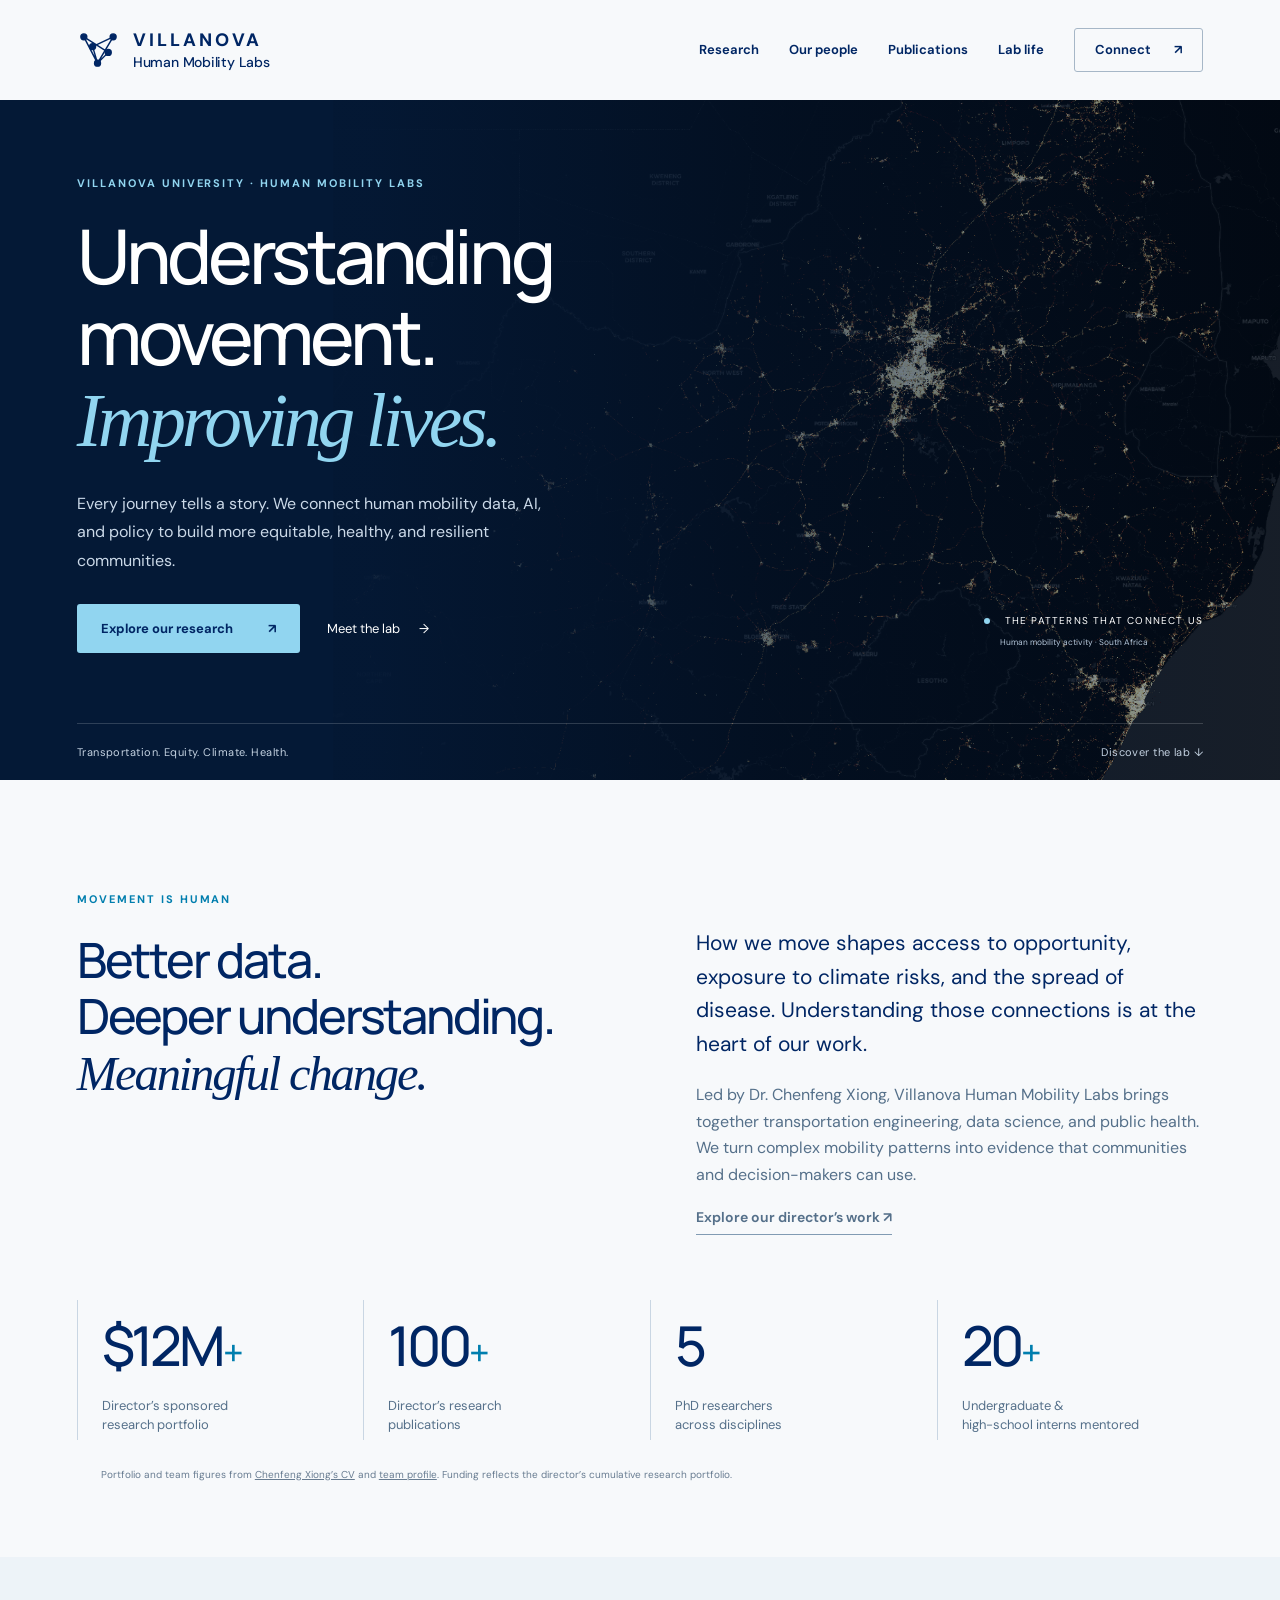
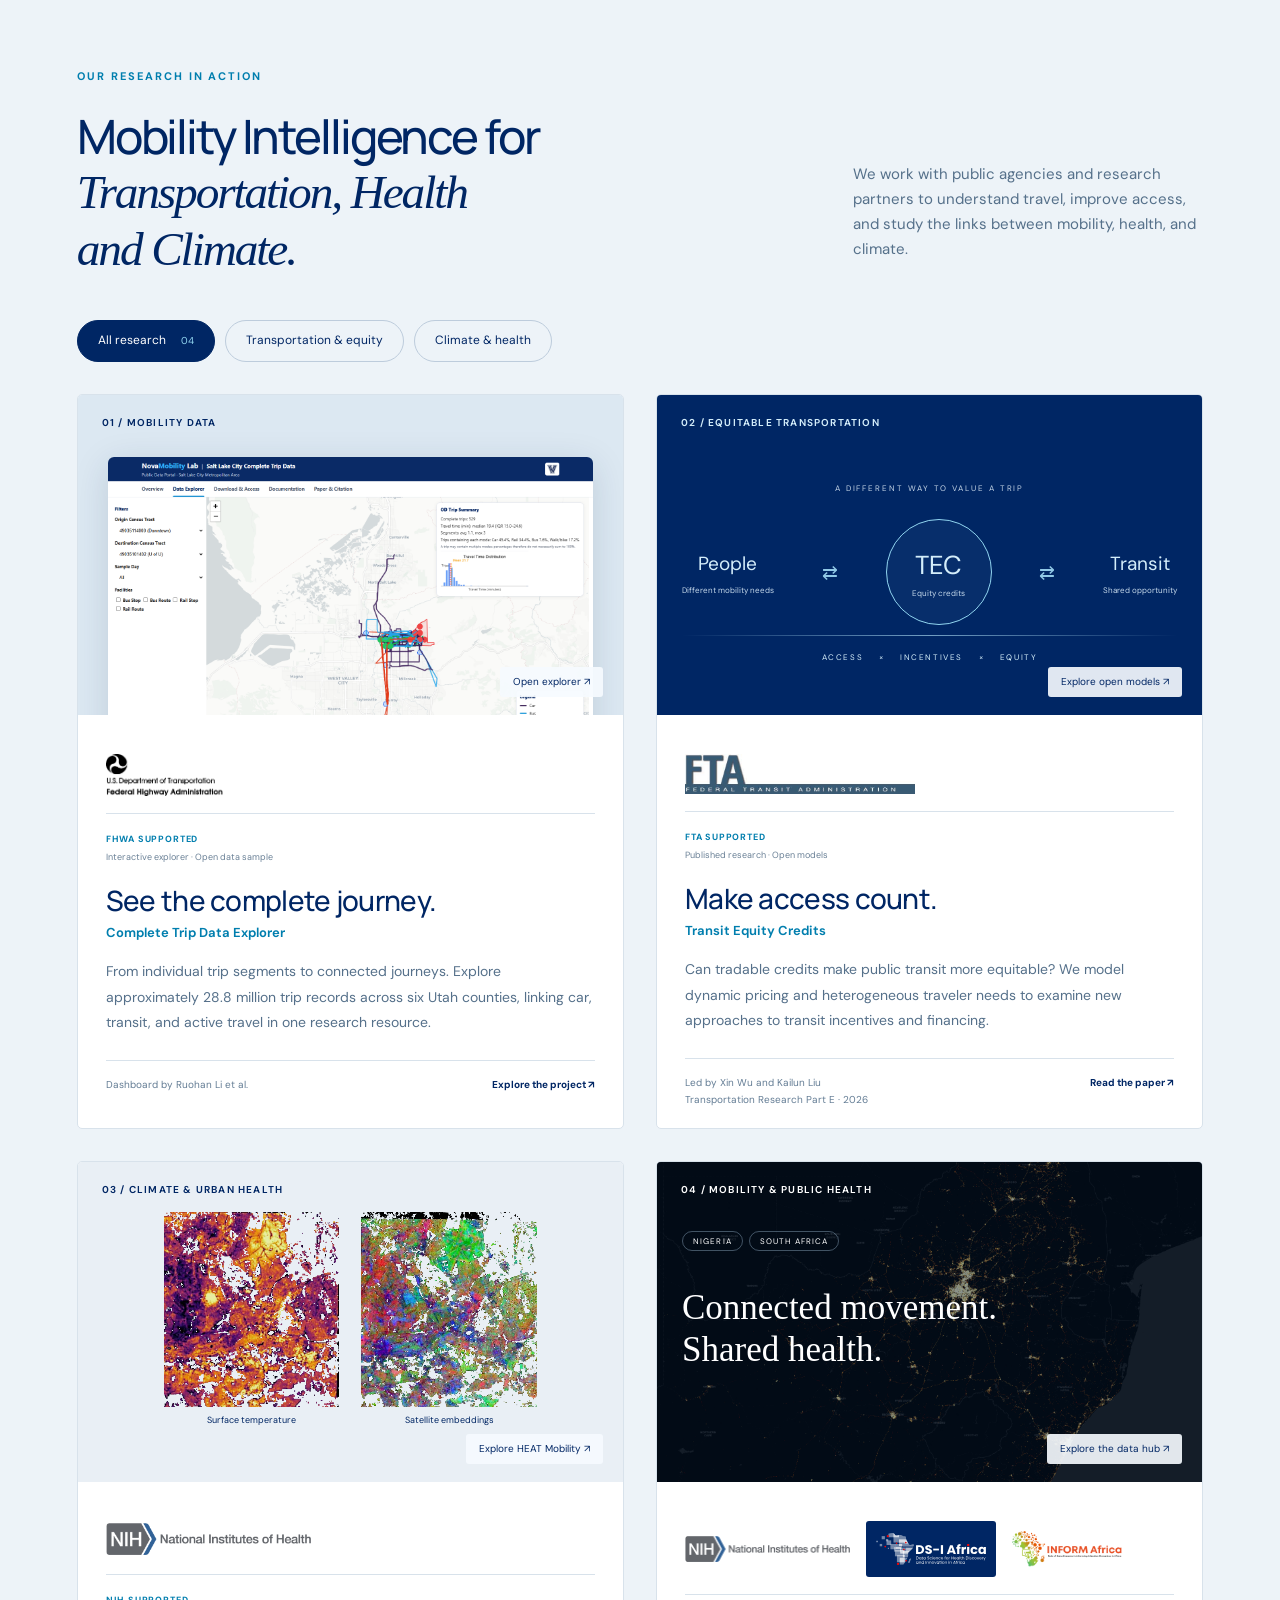
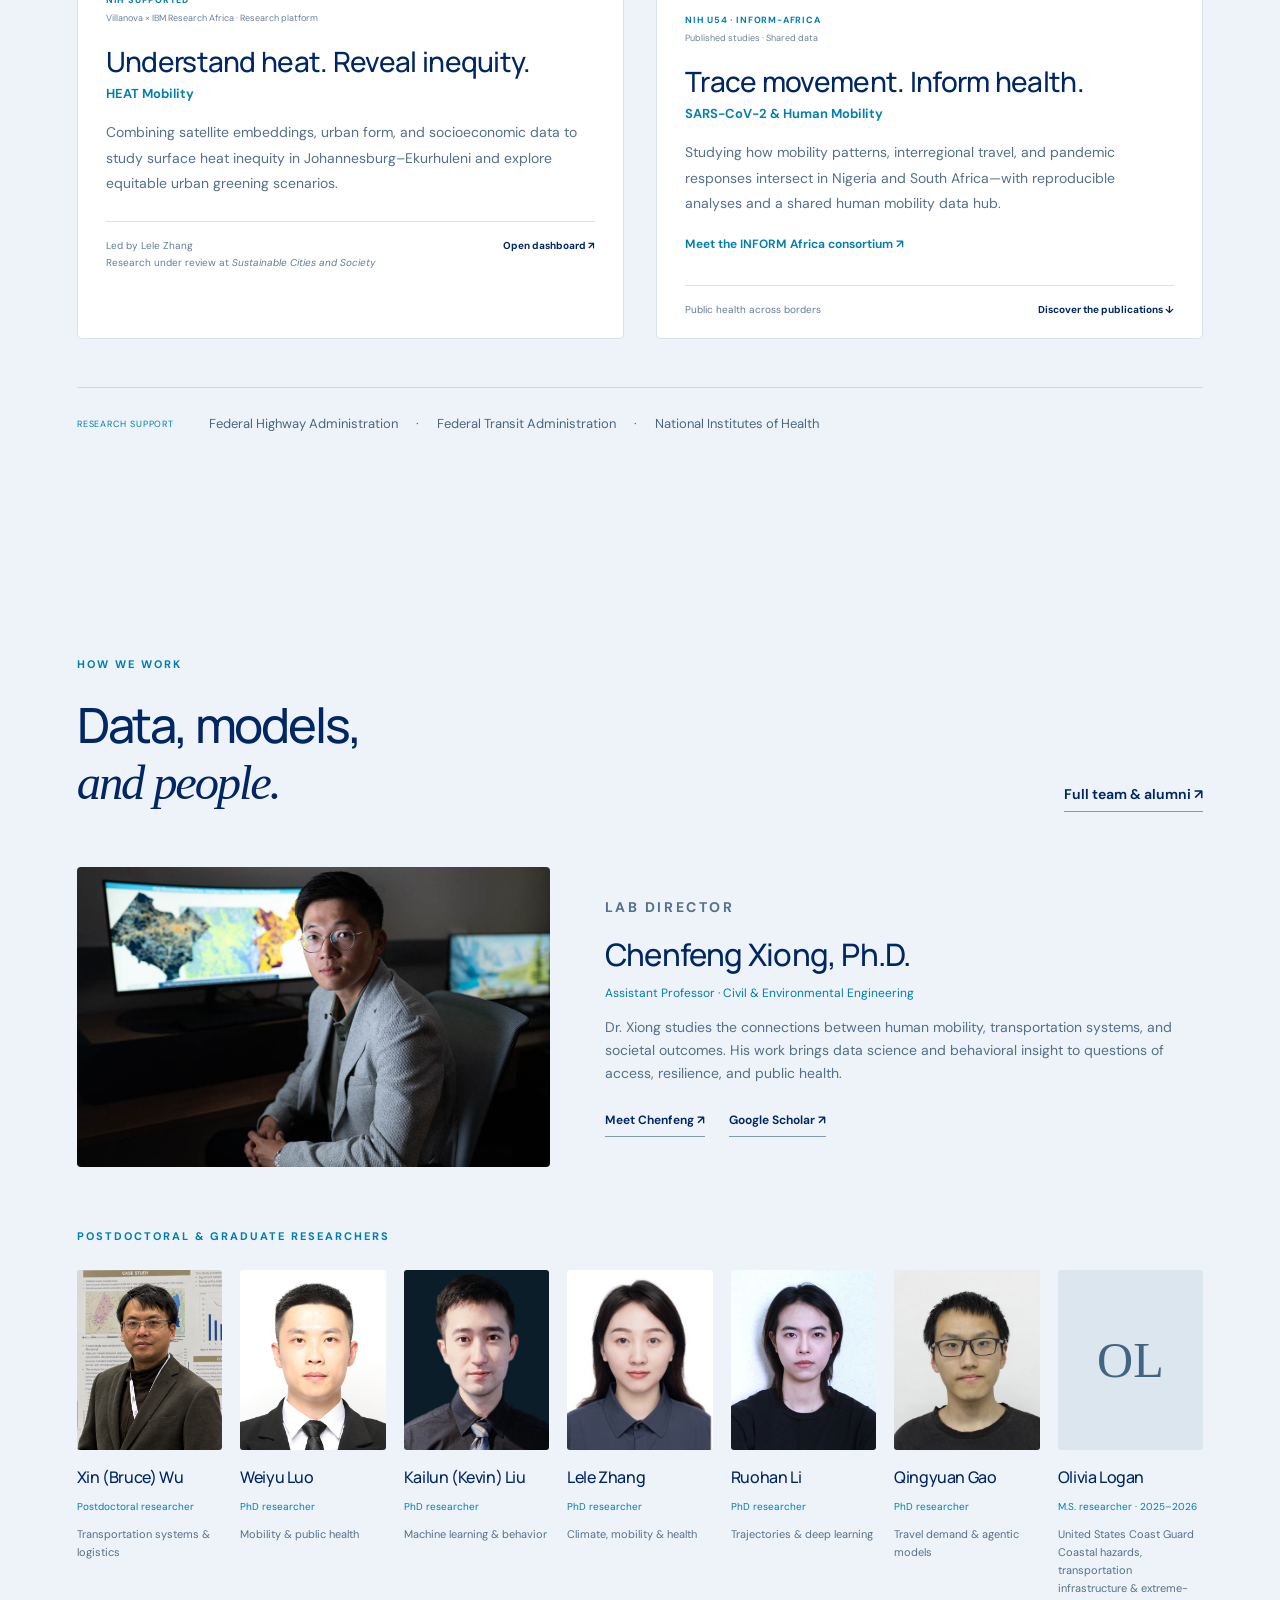
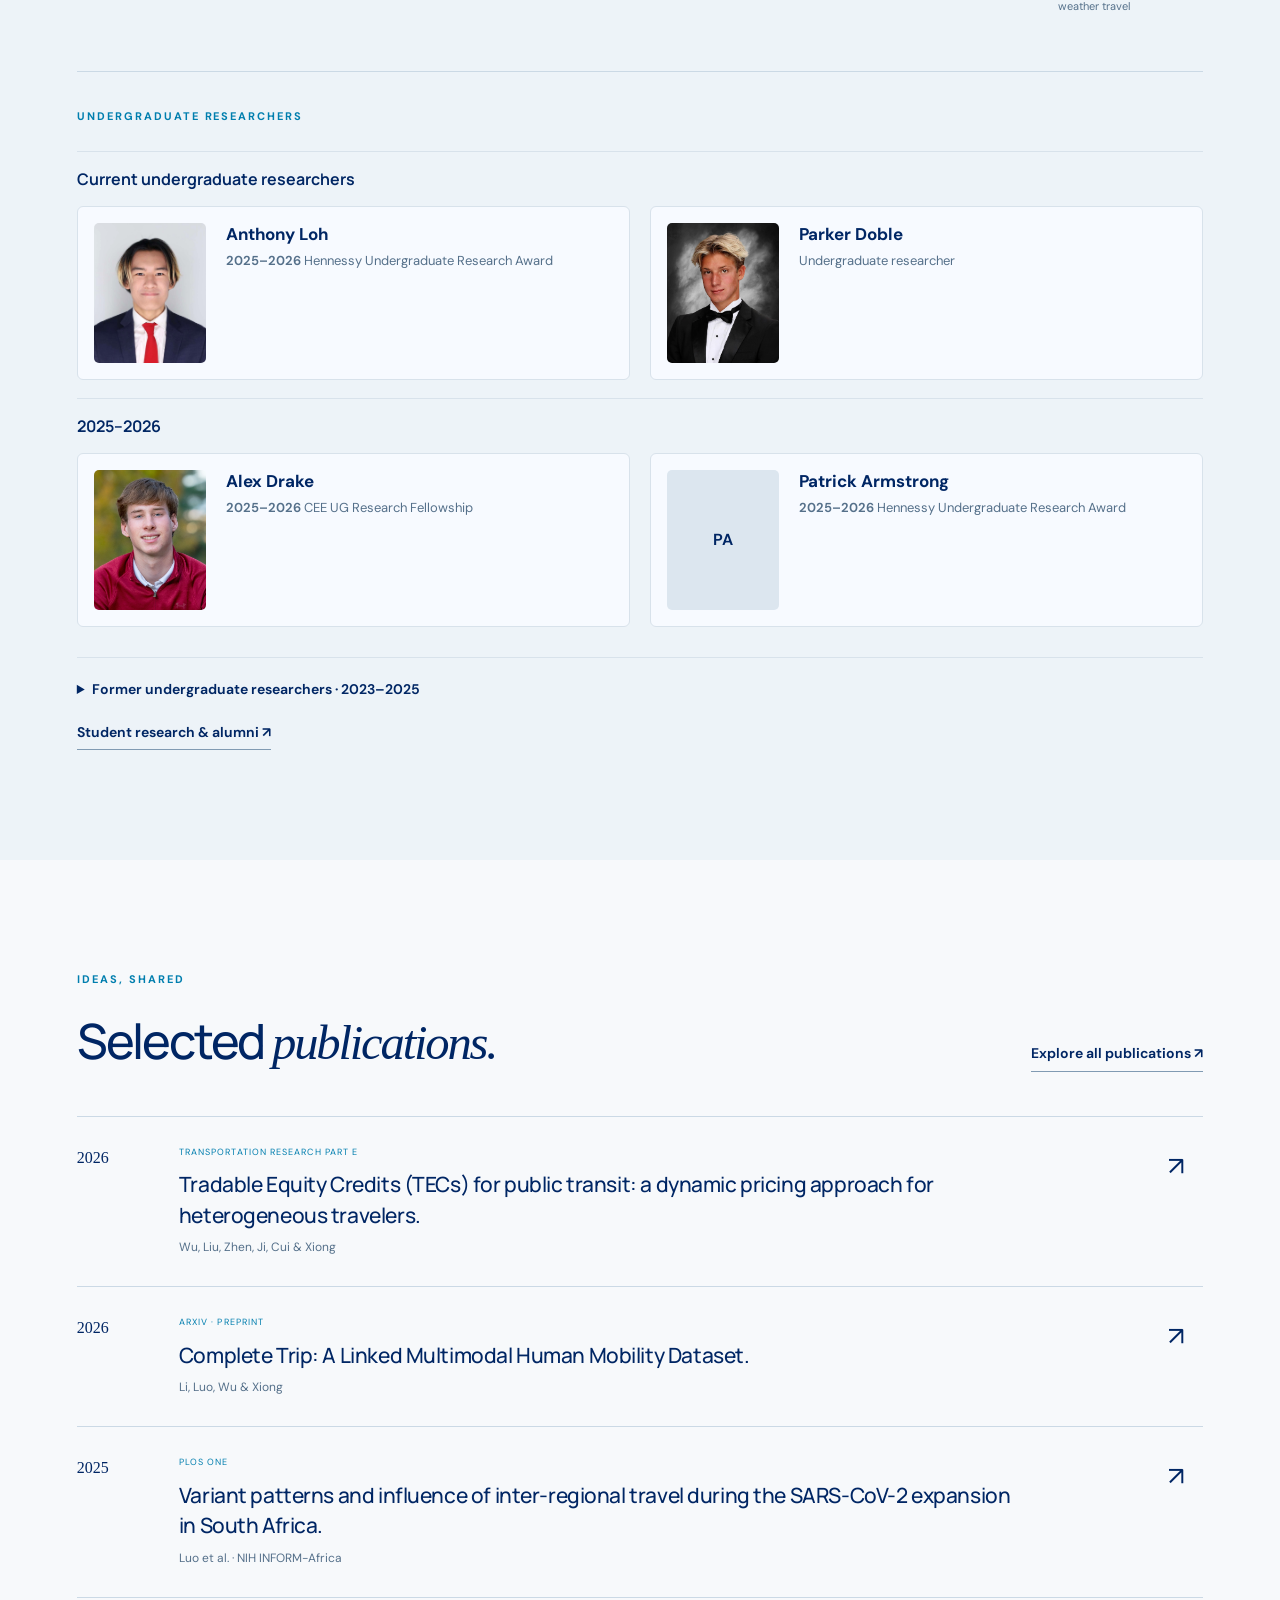
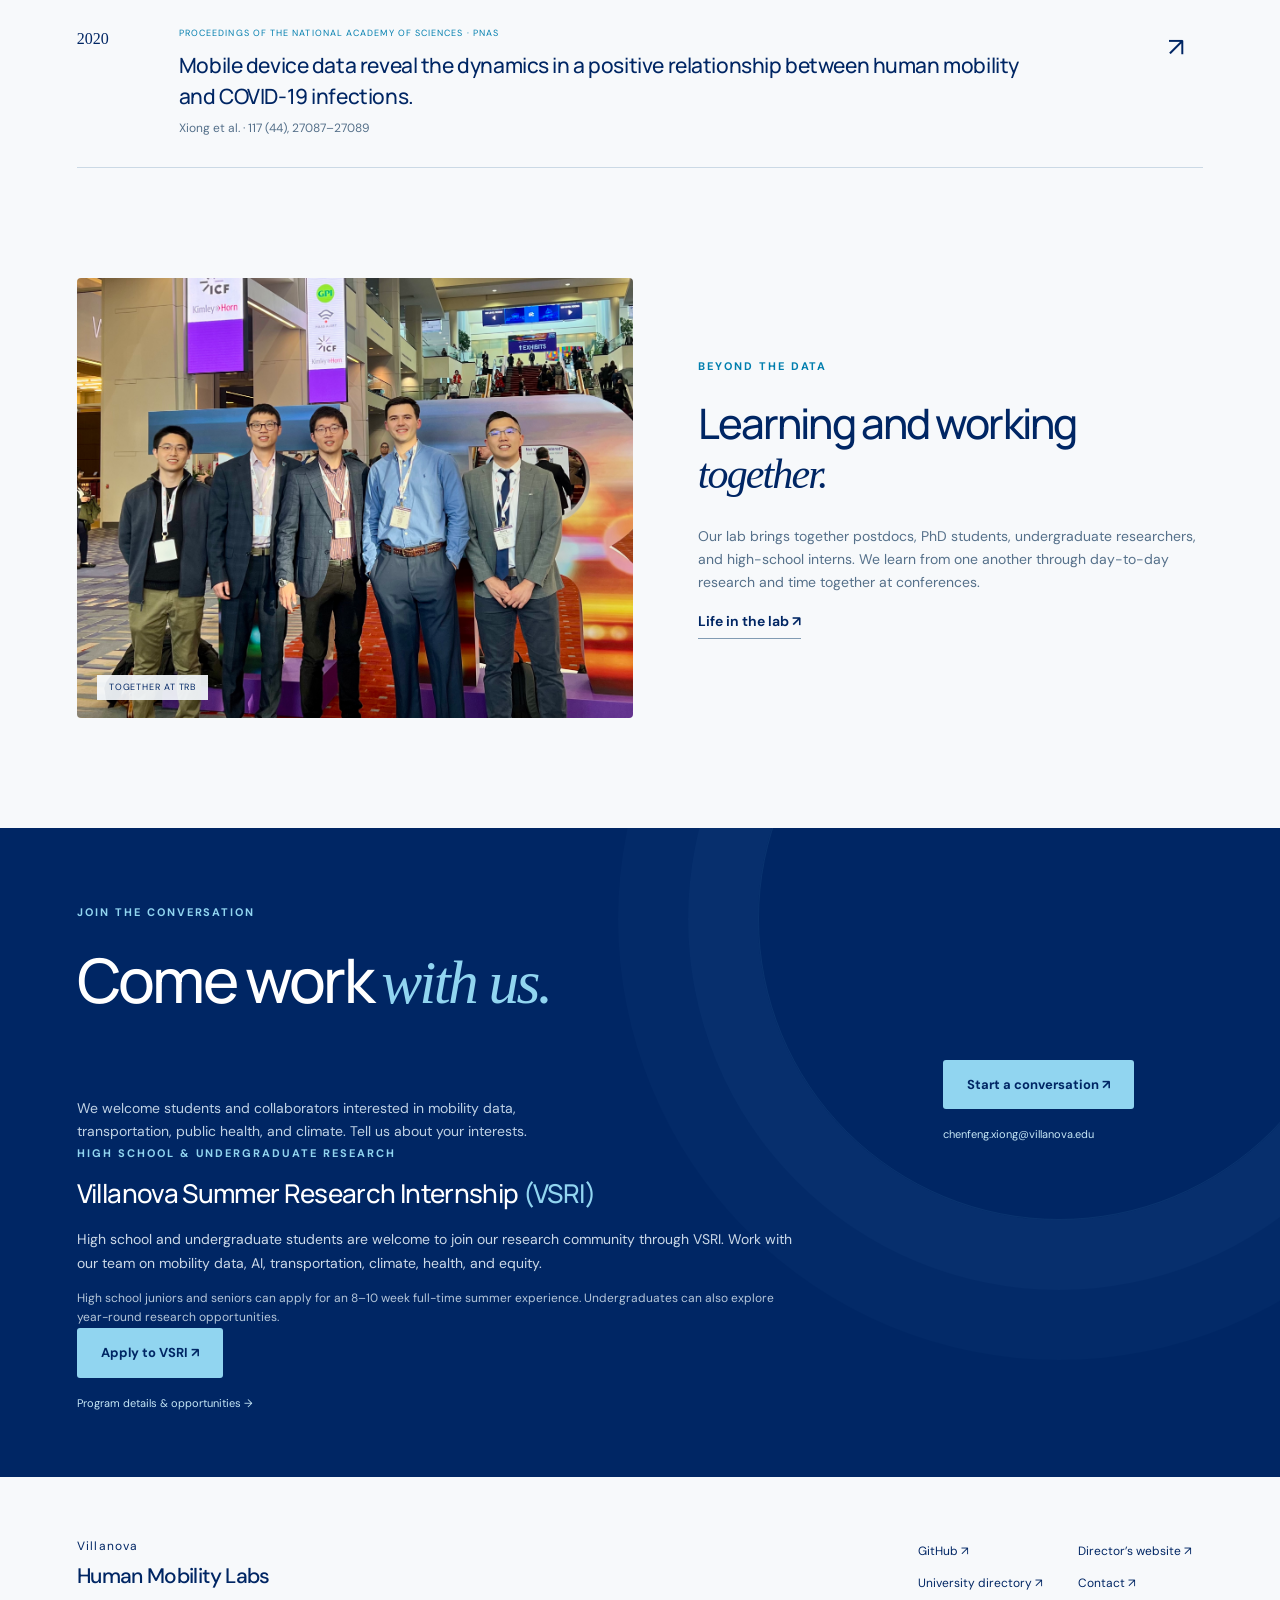
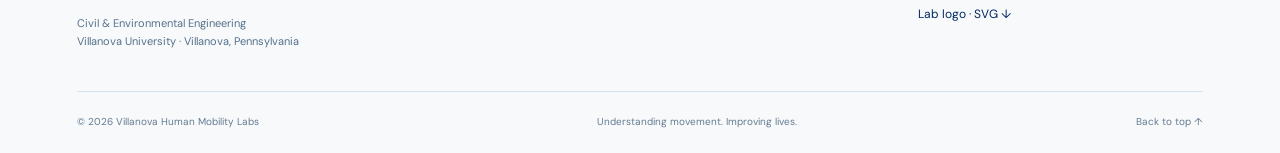
==== commit a76383fa: "Enlarge active undergraduate portraits and compact former cohorts" ====
--- a/index.html
+++ b/index.html
@@ -1,5 +1,5 @@
 <!doctype html>
-<html lang="en"><head><meta charset="utf-8"><meta name="viewport" content="width=device-width, initial-scale=1"><meta name="description" content="Villanova Human Mobility Labs connects mobility data, artificial intelligence, and policy to advance transportation, equity, climate resilience, and public health."><meta name="theme-color" content="#002664"><title>Villanova Human Mobility Labs</title><link rel="icon" type="image/svg+xml" href="favicon.svg?v=3"><link rel="icon" type="image/png" sizes="32x32" href="favicon-32.png?v=3"><link rel="apple-touch-icon" sizes="180x180" href="apple-touch-icon.png"><link rel="stylesheet" href="styles.css?v=20261025-team"><script defer src="app.js"></script></head><body>
+<html lang="en"><head><meta charset="utf-8"><meta name="viewport" content="width=device-width, initial-scale=1"><meta name="description" content="Villanova Human Mobility Labs connects mobility data, artificial intelligence, and policy to advance transportation, equity, climate resilience, and public health."><meta name="theme-color" content="#002664"><title>Villanova Human Mobility Labs</title><link rel="icon" type="image/svg+xml" href="favicon.svg?v=3"><link rel="icon" type="image/png" sizes="32x32" href="favicon-32.png?v=3"><link rel="apple-touch-icon" sizes="180x180" href="apple-touch-icon.png"><link rel="stylesheet" href="styles.css?v=20261120-ug-portraits"><script defer src="app.js"></script></head><body>
 <a class="skip" href="#main">Skip to content</a>
 <header><a class="brand" href="#" aria-label="Villanova Human Mobility Labs home"><svg viewBox="0 0 44 44" aria-hidden="true"><path d="M7 8 21 35 37 8M7 8 32 24 21 35 16 18 37 8"/><circle cx="7" cy="8" r="3"/><circle cx="21" cy="35" r="3"/><circle cx="37" cy="8" r="3"/><circle cx="16" cy="18" r="3"/><circle cx="32" cy="24" r="3"/></svg><span>VILLANOVA<small>Human Mobility Labs</small></span></a><button class="menu" aria-expanded="false" aria-controls="nav">Menu <span>＋</span></button><nav id="nav" aria-label="Main navigation"><a href="#research">Research</a><a href="#people">Our people</a><a href="#publications">Publications</a><a href="#life">Lab life</a><a class="nav-contact" href="#connect">Connect <span>↗</span></a></nav></header>
 <main id="main"><section class="hero"><img class="hero-map" src="assets/mobility-map.png" alt="Human mobility activity forms illuminated networks across South Africa"><div class="hero-content"><p class="eyebrow light">VILLANOVA UNIVERSITY · HUMAN MOBILITY LABS</p><h1>Understanding<br>movement.<br><em>Improving lives.</em></h1><p class="hero-intro">Every journey tells a story. We connect human mobility data, AI, and policy to build more equitable, healthy, and resilient communities.</p><a class="button cream" href="#research">Explore our research <span>↗</span></a><a class="hero-link" href="#people">Meet the lab <span>→</span></a></div><div class="map-caption"><span class="dot"></span> THE PATTERNS THAT CONNECT US<small>Human mobility activity · South Africa</small></div><div class="hero-bottom"><span>Transportation. Equity. Climate. Health.</span><a href="#about">Discover the lab ↓</a></div></section>
@@ -11,13 +11,13 @@
 <article class="project" data-category="health"><a class="project-visual heat" href="https://villanova-transportation.github.io/heat-mobility/"><span class="visual-label">03 / CLIMATE &amp; URBAN HEALTH</span><div class="heat-maps"><figure><img loading="lazy" src="assets/heat-summer.webp" alt="Summer land-surface temperature map of Johannesburg–Ekurhuleni"><figcaption>Surface temperature</figcaption></figure><figure><img loading="lazy" src="assets/heat-embeddings.webp" alt="Satellite embedding representation of the Johannesburg–Ekurhuleni urban landscape"><figcaption>Satellite embeddings</figcaption></figure></div><span class="image-link">Explore HEAT Mobility ↗</span></a><div class="project-body"><div class="sponsor-logos" aria-label="Research support and consortium"><a href="https://www.nih.gov/"><img class="nih-logo" loading="lazy" src="assets/sponsors/nih.png" alt="National Institutes of Health"></a></div><p class="sponsor">NIH SUPPORTED <span>Villanova × IBM Research Africa · Research platform</span></p><h3>Understand heat. Reveal inequity.</h3><p class="project-name">HEAT Mobility</p><p>Combining satellite embeddings, urban form, and socioeconomic data to study surface heat inequity in Johannesburg–Ekurhuleni and explore equitable urban greening scenarios.</p><div class="project-foot"><span>Led by Lele Zhang<br>Research under review at <em>Sustainable Cities and Society</em></span><a href="https://villanova-transportation.github.io/heat-mobility/dashboard.html">Open dashboard ↗</a></div></div></article>
 <article class="project" data-category="health"><a class="project-visual health" href="https://github.com/villanova-transportation/Human-Mobility-Data-Hub"><span class="visual-label">04 / MOBILITY &amp; PUBLIC HEALTH</span><img loading="lazy" src="assets/mobility-map.png" alt="A network of human mobility observations across South Africa"><div class="health-overlay"><span>NIGERIA</span><span>SOUTH AFRICA</span><strong>Connected movement.<br>Shared health.</strong></div><span class="image-link">Explore the data hub ↗</span></a><div class="project-body"><div class="sponsor-logos" aria-label="Research support and consortium"><a href="https://www.nih.gov/"><img class="nih-logo" loading="lazy" src="assets/sponsors/nih.png" alt="National Institutes of Health"></a><a href="https://dsi-africa.org/"><img class="dsi-logo" loading="lazy" src="assets/sponsors/dsi-africa.svg" alt="DS-I Africa"></a><a href="https://inform-africa.org/"><img class="inform-logo" loading="lazy" src="assets/sponsors/inform-africa.webp" alt="INFORM Africa"></a></div><p class="sponsor">NIH U54 · INFORM-AFRICA <span>Published studies · Shared data</span></p><h3>Trace movement. Inform health.</h3><p class="project-name">SARS-CoV-2 &amp; Human Mobility</p><p>Studying how mobility patterns, interregional travel, and pandemic responses intersect in Nigeria and South Africa—with reproducible analyses and a shared human mobility data hub.</p><a class="consortium-link" href="https://inform-africa.org/">Meet the INFORM Africa consortium ↗</a><div class="project-foot"><span>Public health across borders</span><a href="#health-papers">Discover the publications ↓</a></div></div></article>
 </div><div class="research-note"><span>RESEARCH SUPPORT</span><p>Federal Highway Administration <b>·</b> Federal Transit Administration <b>·</b> National Institutes of Health</p></div></div></section>
-<section class="people section" id="people"><div class="wrap"><div class="section-head"><div><p class="eyebrow">HOW WE WORK</p><h2>Data, models,<br><em>and people.</em></h2></div><a class="text-link" href="https://cfxiong.github.io/team/">Full team &amp; alumni ↗</a></div><div class="director"><img loading="lazy" src="assets/chenfeng-xiong.jpeg" alt="Chenfeng Xiong at his research workstation"><div><p class="eyebrow">LAB DIRECTOR</p><h3>Chenfeng Xiong, Ph.D.</h3><p class="role">Assistant Professor · Civil &amp; Environmental Engineering</p><p>Dr. Xiong studies the connections between human mobility, transportation systems, and societal outcomes. His work brings data science and behavioral insight to questions of access, resilience, and public health.</p><a class="text-link" href="https://cfxiong.github.io/">Meet Chenfeng ↗</a><a class="text-link" href="https://scholar.google.com/citations?user=MQUY6gYAAAAJ&amp;hl=en">Google Scholar ↗</a></div></div><p class="eyebrow team-level">POSTDOCTORAL &amp; GRADUATE RESEARCHERS</p><div class="team-grid team-grid--graduate"><article><img class="xin-wu-portrait" loading="lazy" src="assets/xin-wu.webp" alt="Xin (Bruce) Wu"><h3>Xin (Bruce) Wu</h3><span>Postdoctoral researcher</span><p>Transportation systems &amp; logistics</p></article><article><img loading="lazy" src="assets/weiyu-luo.jpg" alt="Weiyu Luo"><h3>Weiyu Luo</h3><span>PhD researcher</span><p>Mobility &amp; public health</p></article><article><img loading="lazy" src="assets/kailun-liu.jpg" alt="Kailun Liu"><h3>Kailun (Kevin) Liu</h3><span>PhD researcher</span><p>Machine learning &amp; behavior</p></article><article><img loading="lazy" src="assets/lele-zhang.jpg" alt="Lele Zhang"><h3>Lele Zhang</h3><span>PhD researcher</span><p>Climate, mobility &amp; health</p></article><article><img loading="lazy" src="assets/ruohan-li.jpg" alt="Ruohan Li"><h3>Ruohan Li</h3><span>PhD researcher</span><p>Trajectories &amp; deep learning</p></article><article><img loading="lazy" src="assets/qingyuan-gao.png" alt="Qingyuan Gao"><h3>Qingyuan Gao</h3><span>PhD researcher</span><p>Travel demand &amp; agentic models</p></article><article><div class="initials" aria-hidden="true">OL</div><h3>Olivia Logan</h3><span>M.S. researcher · 2025–2026</span><p>United States Coast Guard<br>Coastal hazards, transportation infrastructure &amp; extreme-weather travel</p></article></div><div class="lab-ug"><p class="eyebrow team-level">UNDERGRADUATE RESEARCHERS</p><div class="ug-cohorts"><div class="ug-cohort"><h3 class="ug-cohort__year">Undergraduate researchers</h3><ul class="ug-recognition" aria-label="Undergraduate researchers"><li><img src="assets/anthony-loh.png" alt="Anthony Loh" loading="lazy" style="object-position:center 37%"><div><h4>Anthony Loh</h4><p><span>2025–2026</span> Hennessy Undergraduate Research Award</p></div></li><li><img src="assets/parker-doble.png" alt="Parker Doble" loading="lazy" style="object-position:center 30%"><div><h4>Parker Doble</h4><p>Undergraduate researcher</p></div></li></ul></div>
-        <div class="ug-cohort"><h3 class="ug-cohort__year">2025–2026</h3><ul class="ug-recognition" aria-label="2025–2026 undergraduate researchers">
+<section class="people section" id="people"><div class="wrap"><div class="section-head"><div><p class="eyebrow">HOW WE WORK</p><h2>Data, models,<br><em>and people.</em></h2></div><a class="text-link" href="https://cfxiong.github.io/team/">Full team &amp; alumni ↗</a></div><div class="director"><img loading="lazy" src="assets/chenfeng-xiong.jpeg" alt="Chenfeng Xiong at his research workstation"><div><p class="eyebrow">LAB DIRECTOR</p><h3>Chenfeng Xiong, Ph.D.</h3><p class="role">Assistant Professor · Civil &amp; Environmental Engineering</p><p>Dr. Xiong studies the connections between human mobility, transportation systems, and societal outcomes. His work brings data science and behavioral insight to questions of access, resilience, and public health.</p><a class="text-link" href="https://cfxiong.github.io/">Meet Chenfeng ↗</a><a class="text-link" href="https://scholar.google.com/citations?user=MQUY6gYAAAAJ&amp;hl=en">Google Scholar ↗</a></div></div><p class="eyebrow team-level">POSTDOCTORAL &amp; GRADUATE RESEARCHERS</p><div class="team-grid team-grid--graduate"><article><img class="xin-wu-portrait" loading="lazy" src="assets/xin-wu.webp" alt="Xin (Bruce) Wu"><h3>Xin (Bruce) Wu</h3><span>Postdoctoral researcher</span><p>Transportation systems &amp; logistics</p></article><article><img loading="lazy" src="assets/weiyu-luo.jpg" alt="Weiyu Luo"><h3>Weiyu Luo</h3><span>PhD researcher</span><p>Mobility &amp; public health</p></article><article><img loading="lazy" src="assets/kailun-liu.jpg" alt="Kailun Liu"><h3>Kailun (Kevin) Liu</h3><span>PhD researcher</span><p>Machine learning &amp; behavior</p></article><article><img loading="lazy" src="assets/lele-zhang.jpg" alt="Lele Zhang"><h3>Lele Zhang</h3><span>PhD researcher</span><p>Climate, mobility &amp; health</p></article><article><img loading="lazy" src="assets/ruohan-li.jpg" alt="Ruohan Li"><h3>Ruohan Li</h3><span>PhD researcher</span><p>Trajectories &amp; deep learning</p></article><article><img loading="lazy" src="assets/qingyuan-gao.png" alt="Qingyuan Gao"><h3>Qingyuan Gao</h3><span>PhD researcher</span><p>Travel demand &amp; agentic models</p></article><article><div class="initials" aria-hidden="true">OL</div><h3>Olivia Logan</h3><span>M.S. researcher · 2025–2026</span><p>United States Coast Guard<br>Coastal hazards, transportation infrastructure &amp; extreme-weather travel</p></article></div><div class="lab-ug"><p class="eyebrow team-level">UNDERGRADUATE RESEARCHERS</p><div class="ug-cohorts"><div class="ug-cohort ug-cohort--featured"><h3 class="ug-cohort__year">Current undergraduate researchers</h3><ul class="ug-recognition" aria-label="Undergraduate researchers"><li><img src="assets/anthony-loh.png" alt="Anthony Loh" loading="lazy" style="object-position:center 37%"><div><h4>Anthony Loh</h4><p><span>2025–2026</span> Hennessy Undergraduate Research Award</p></div></li><li><img src="assets/parker-doble.png" alt="Parker Doble" loading="lazy" style="object-position:center 30%"><div><h4>Parker Doble</h4><p>Undergraduate researcher</p></div></li></ul></div>
+        <div class="ug-cohort ug-cohort--featured"><h3 class="ug-cohort__year">2025–2026</h3><ul class="ug-recognition" aria-label="2025–2026 undergraduate researchers">
           <li><img src="assets/alex-drake.jpg" alt="Alex Drake" loading="lazy"><div><h4>Alex Drake</h4><p><span>2025–2026</span> CEE UG Research Fellowship</p></div></li>
-          
+
           <li><div class="ug-recognition__initials" aria-hidden="true">PA</div><div><h4>Patrick Armstrong</h4><p><span>2025–2026</span> Hennessy Undergraduate Research Award</p></div></li>
         </ul></div>
-        <div class="ug-cohort"><h3 class="ug-cohort__year">2025 MATCH</h3><ul class="ug-recognition" aria-label="2025 MATCH undergraduate researchers">
+        <details class="ug-former"><summary>Former undergraduate researchers · 2023–2025</summary><div class="ug-cohort"><h3 class="ug-cohort__year">2025 MATCH</h3><ul class="ug-recognition" aria-label="2025 MATCH undergraduate researchers">
           <li><img src="assets/alex-rodriguez.png" alt="Alex Rodriguez" loading="lazy"><div><h4>Alex Rodriguez</h4><p><span>2025</span> MATCH Researcher<br><span>2025</span> Villanova Undergraduate Research Fellowship (VURF) awardee</p></div></li>
           <li><div class="ug-recognition__initials" aria-hidden="true">JC</div><div><h4>Juliet Cimaglia</h4><p><span>2025</span> MATCH Researcher</p></div></li>
           <li><div class="ug-recognition__initials" aria-hidden="true">JG</div><div><h4>Jay Gorgas</h4><p><span>2025</span> MATCH Researcher</p></div></li>
@@ -31,7 +31,7 @@
           <li><div class="ug-recognition__initials" aria-hidden="true">ND</div><div><h4>Nathan DiFulvio</h4><p><span>2023</span> MATCH Researcher</p></div></li>
           <li><div class="ug-recognition__initials" aria-hidden="true">TW</div><div><h4>Taylor Wiseley</h4><p><span>2023</span> MATCH Researcher</p></div></li>
           <li><div class="ug-recognition__initials" aria-hidden="true">LS</div><div><h4>Liam Spellios</h4><p><span>2023</span> MATCH Researcher</p></div></li>
-        </ul></div>
+        </ul></div></details>
       </div><a class="text-link" href="https://cfxiong.github.io/team/">Student research &amp; alumni ↗</a></div></div></section>
 <section class="publications wrap section" id="publications"><div class="section-head"><div><p class="eyebrow">IDEAS, SHARED</p><h2>Selected <em>publications.</em></h2></div><a class="text-link" href="https://cfxiong.github.io/publications/">Explore all publications ↗</a></div><a class="paper" href="https://doi.org/10.1016/j.tre.2026.104858"><span class="paper-year">2026</span><div><p>TRANSPORTATION RESEARCH PART E</p><h3>Tradable Equity Credits (TECs) for public transit: a dynamic pricing approach for heterogeneous travelers.</h3><span>Wu, Liu, Zhen, Ji, Cui &amp; Xiong</span></div><span class="paper-arrow">↗</span></a><a class="paper" href="https://doi.org/10.48550/arXiv.2607.15436"><span class="paper-year">2026</span><div><p>ARXIV · PREPRINT</p><h3>Complete Trip: A Linked Multimodal Human Mobility Dataset.</h3><span>Li, Luo, Wu &amp; Xiong</span></div><span class="paper-arrow">↗</span></a><a class="paper" id="health-papers" href="https://doi.org/10.1371/journal.pone.0329621"><span class="paper-year">2025</span><div><p>PLOS ONE</p><h3>Variant patterns and influence of inter-regional travel during the SARS-CoV-2 expansion in South Africa.</h3><span>Luo et al. · NIH INFORM-Africa</span></div><span class="paper-arrow">↗</span></a><a class="paper" href="https://doi.org/10.1073/pnas.2010836117"><span class="paper-year">2020</span><div><p>PROCEEDINGS OF THE NATIONAL ACADEMY OF SCIENCES · PNAS</p><h3>Mobile device data reveal the dynamics in a positive relationship between human mobility and COVID-19 infections.</h3><span>Xiong et al. · 117 (44), 27087–27089</span></div><span class="paper-arrow">↗</span></a></section>
 <section class="life wrap" id="life"><div class="life-image"><img loading="lazy" src="assets/team-trb.jpg" alt="Members of the lab together at the Transportation Research Board meeting"><span>TOGETHER AT TRB</span></div><div class="life-copy"><p class="eyebrow">BEYOND THE DATA</p><h2>Learning and working<br><em>together.</em></h2><p>Our lab brings together postdocs, PhD students, undergraduate researchers, and high-school interns. We learn from one another through day-to-day research and time together at conferences.</p><a class="text-link" href="https://cfxiong.github.io/team/">Life in the lab ↗</a></div></section>
--- a/styles.css
+++ b/styles.css
@@ -22,3 +22,5 @@
 .team-grid--graduate{grid-template-columns:repeat(7,minmax(0,1fr));gap:18px}.team-grid--graduate img,.team-grid--graduate .initials{height:180px}.team-level{margin-bottom:25px}.lab-ug{margin-top:45px;padding-top:35px;border-top:1px solid #cbd9e5}.ug-cohort{padding:18px 0;border-top:1px solid #d8e2eb}.ug-cohort__year{font-size:16px;margin:0 0 18px;font-weight:650;letter-spacing:0}.ug-recognition{display:grid;grid-template-columns:repeat(3,minmax(0,1fr));gap:20px;list-style:none;margin:0;padding:0}.ug-recognition li{display:flex;align-items:flex-start;gap:14px;min-width:0}.ug-recognition img,.ug-recognition__initials{width:60px;height:72px;flex:0 0 60px;border-radius:4px}.ug-recognition img{object-fit:cover;object-position:center 32%}.ug-recognition__initials{display:flex;align-items:center;justify-content:center;background:#dce6ef;color:#002664;font-weight:650}.ug-recognition h4{font-size:14px;margin:0 0 6px;line-height:1.3}.ug-recognition p{font-size:11px;color:#55708a;line-height:1.5;margin:0}.ug-recognition p span{font-weight:650}.lab-ug>.text-link{margin-top:20px}
 @media(max-width:1000px){.team-grid--graduate{grid-template-columns:repeat(4,minmax(0,1fr))}}
 @media(max-width:720px){.team-grid--graduate{grid-template-columns:repeat(2,minmax(0,1fr))}.team-grid--graduate img,.team-grid--graduate .initials{height:210px}.ug-recognition{grid-template-columns:repeat(2,minmax(0,1fr));gap:20px 16px}.ug-recognition li{flex-direction:column;gap:9px}.ug-recognition img,.ug-recognition__initials{flex-basis:auto}.ug-recognition h4{overflow-wrap:anywhere}.lab-ug{margin-top:30px;padding-top:25px}}
+
+.ug-cohort--featured .ug-recognition{grid-template-columns:repeat(2,minmax(0,1fr))}.ug-cohort--featured .ug-recognition li{padding:16px;background:#f7faff;border:1px solid #d8e2eb;border-radius:6px;gap:20px}.ug-cohort--featured .ug-recognition img,.ug-cohort--featured .ug-recognition__initials{width:112px;height:140px;flex:0 0 112px;border-radius:5px}.ug-cohort--featured .ug-recognition h4{font-size:17px}.ug-cohort--featured .ug-recognition p{font-size:13px}.ug-former{border-top:1px solid #d8e2eb;margin-top:12px;padding-top:20px}.ug-former summary{font-size:14px;font-weight:650;cursor:pointer;color:#002664}.ug-former .ug-cohort:first-of-type{border-top:0}@media(max-width:720px){.ug-cohort--featured .ug-recognition li{padding:10px;gap:12px}.ug-cohort--featured .ug-recognition img,.ug-cohort--featured .ug-recognition__initials{width:108px;height:132px;max-width:100%;flex-basis:auto}.ug-cohort--featured .ug-recognition h4{font-size:15px}.ug-cohort--featured .ug-recognition p{font-size:11px}}
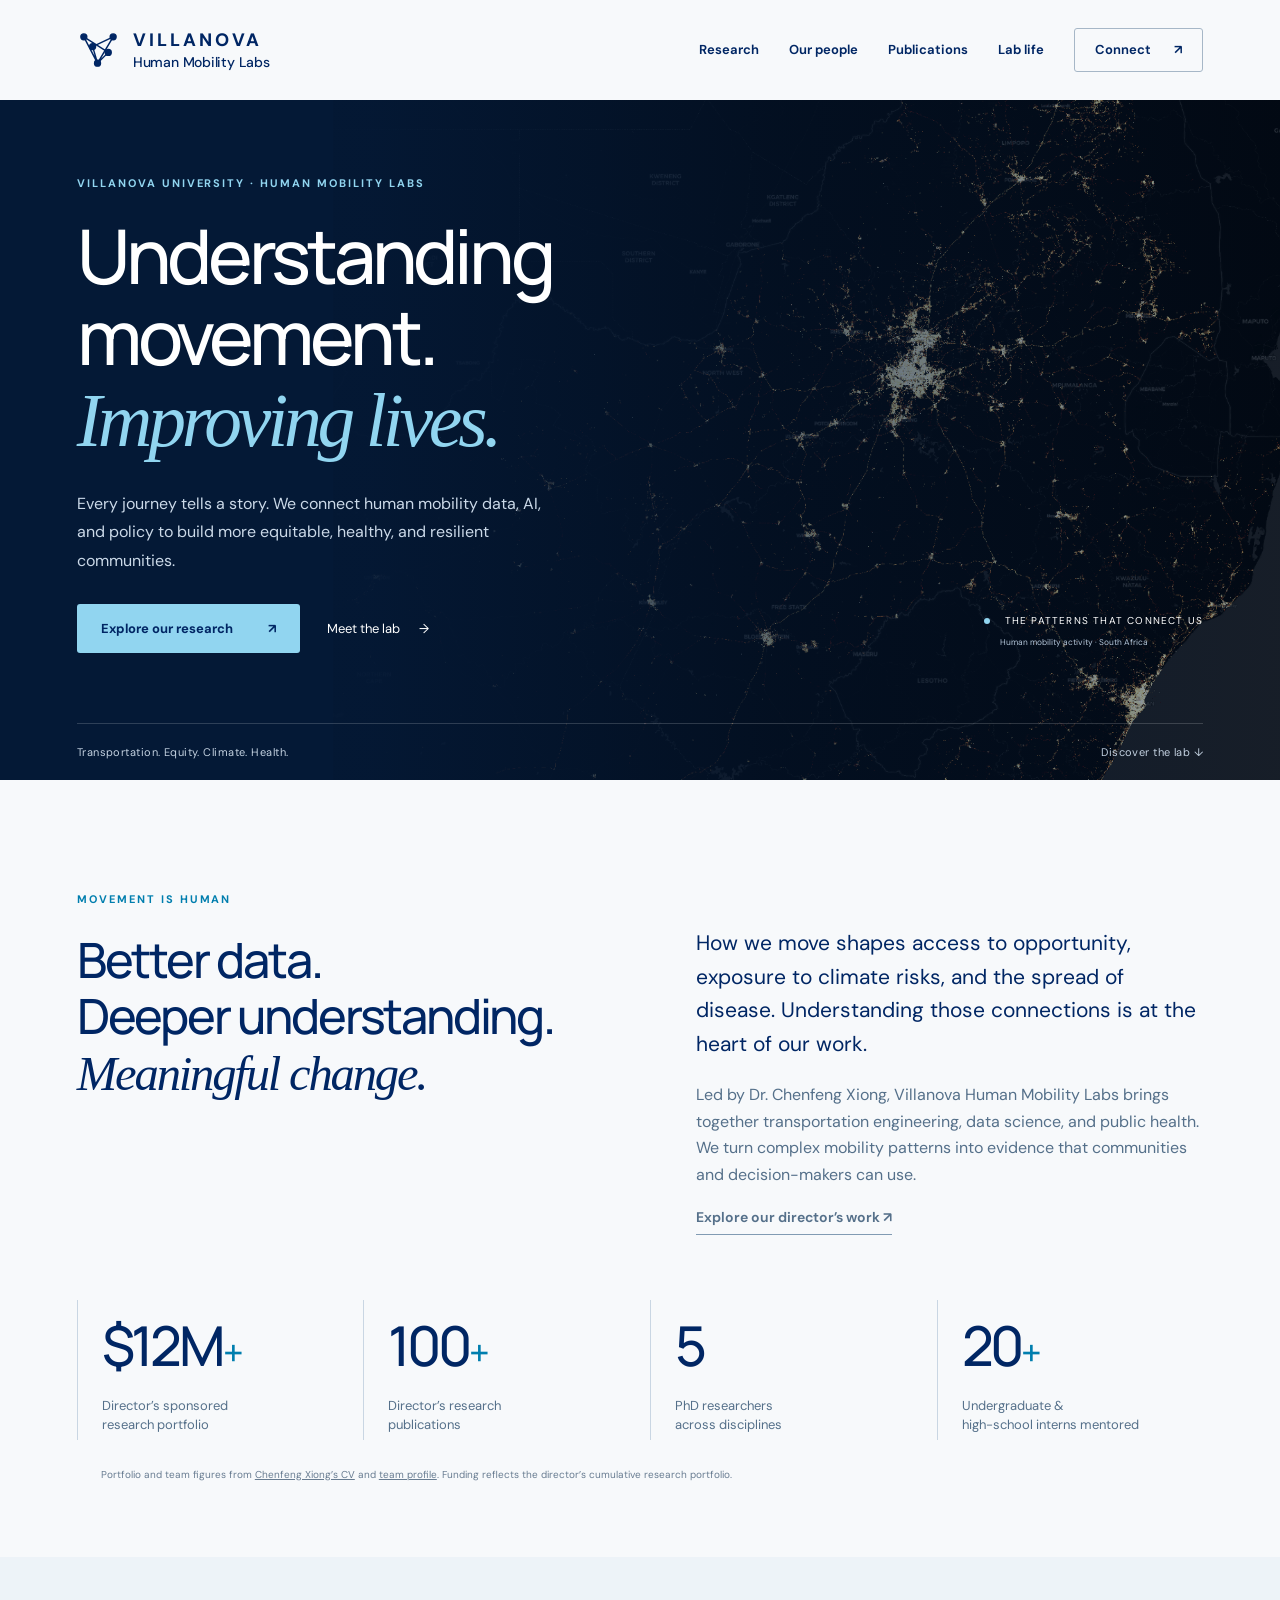
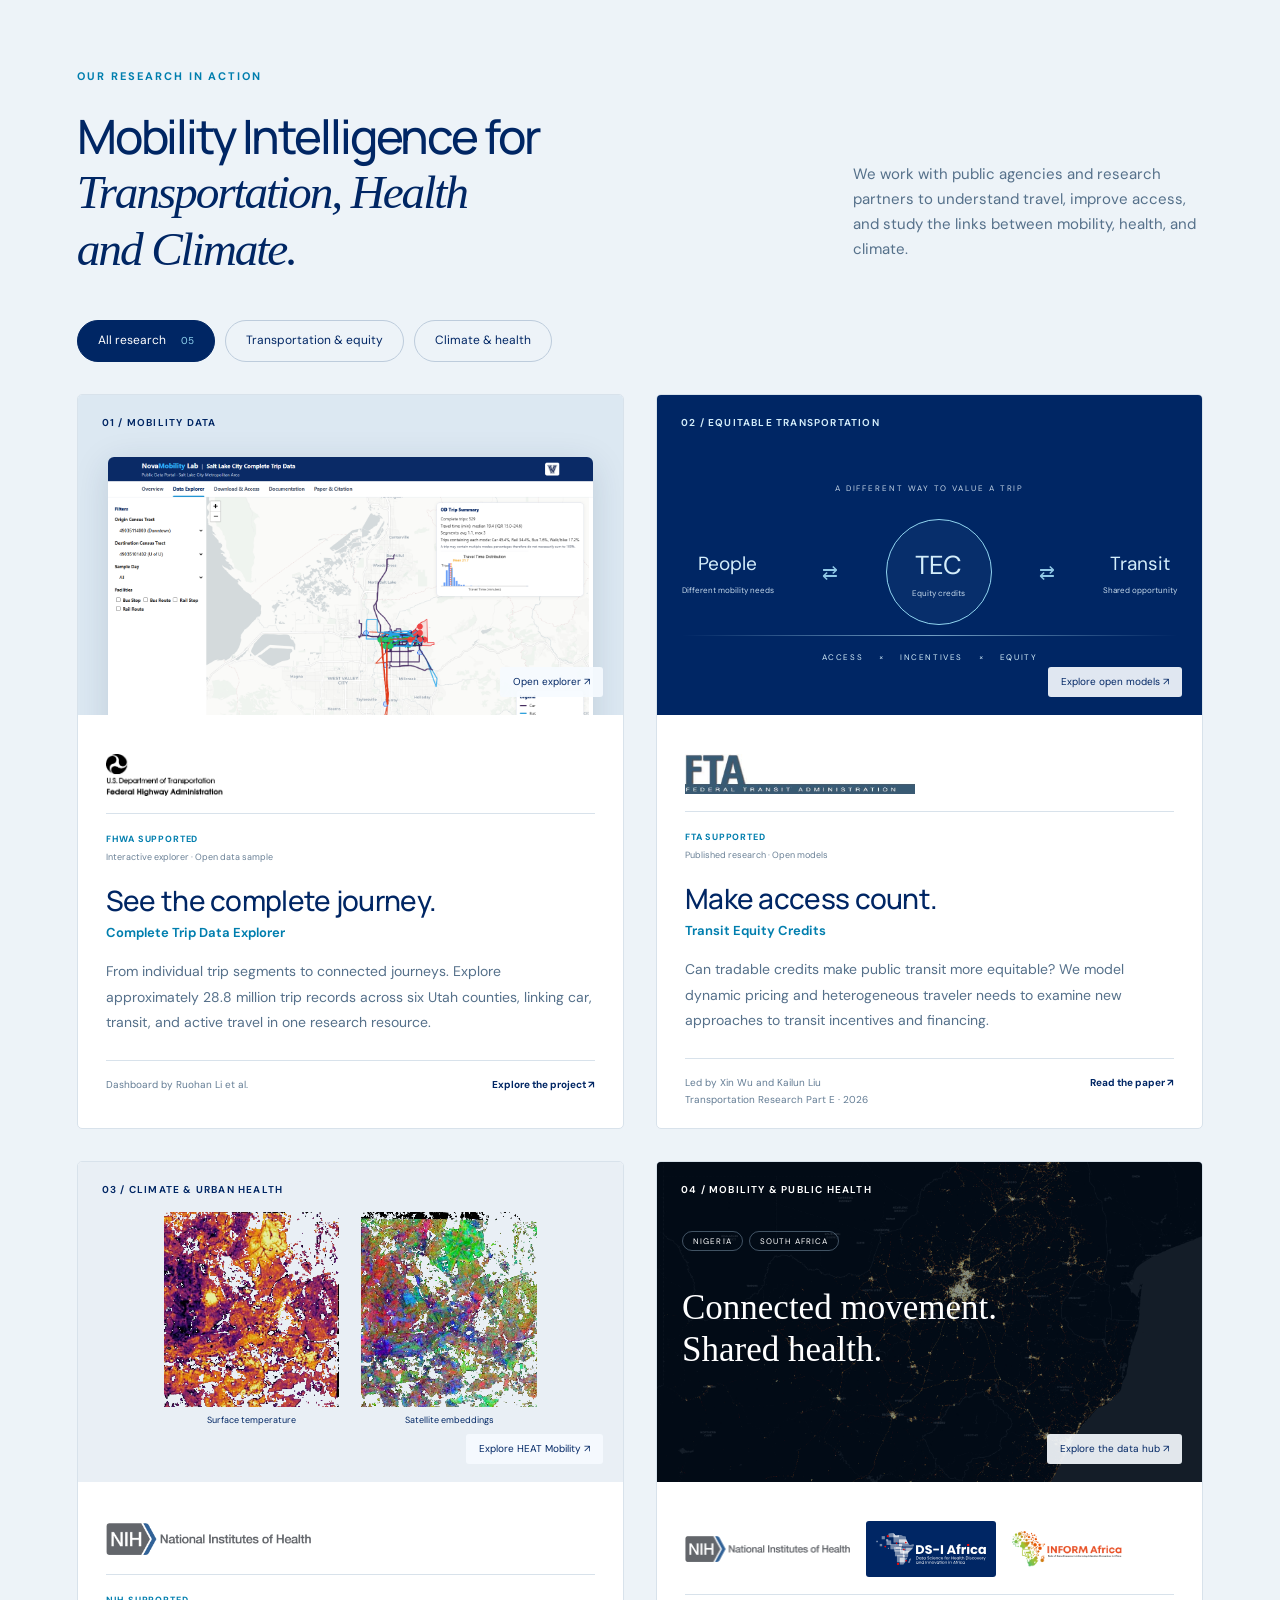
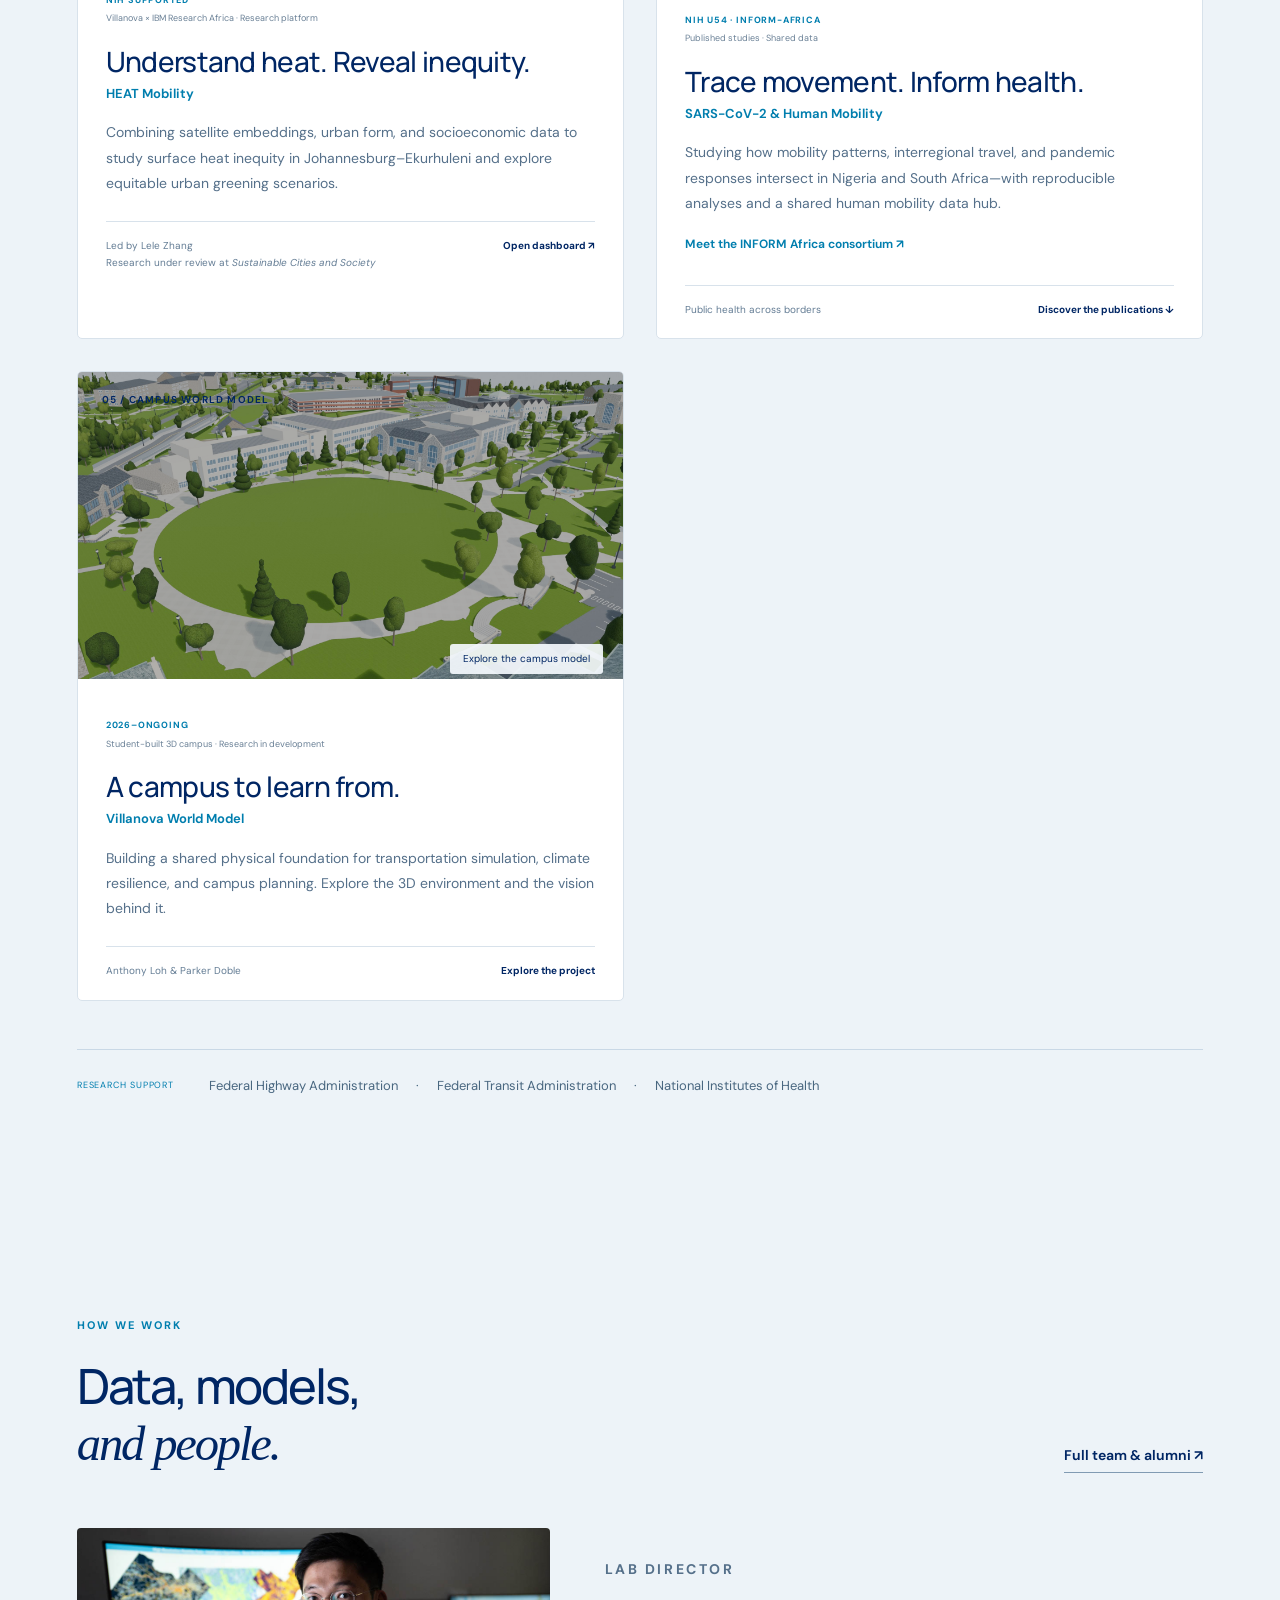
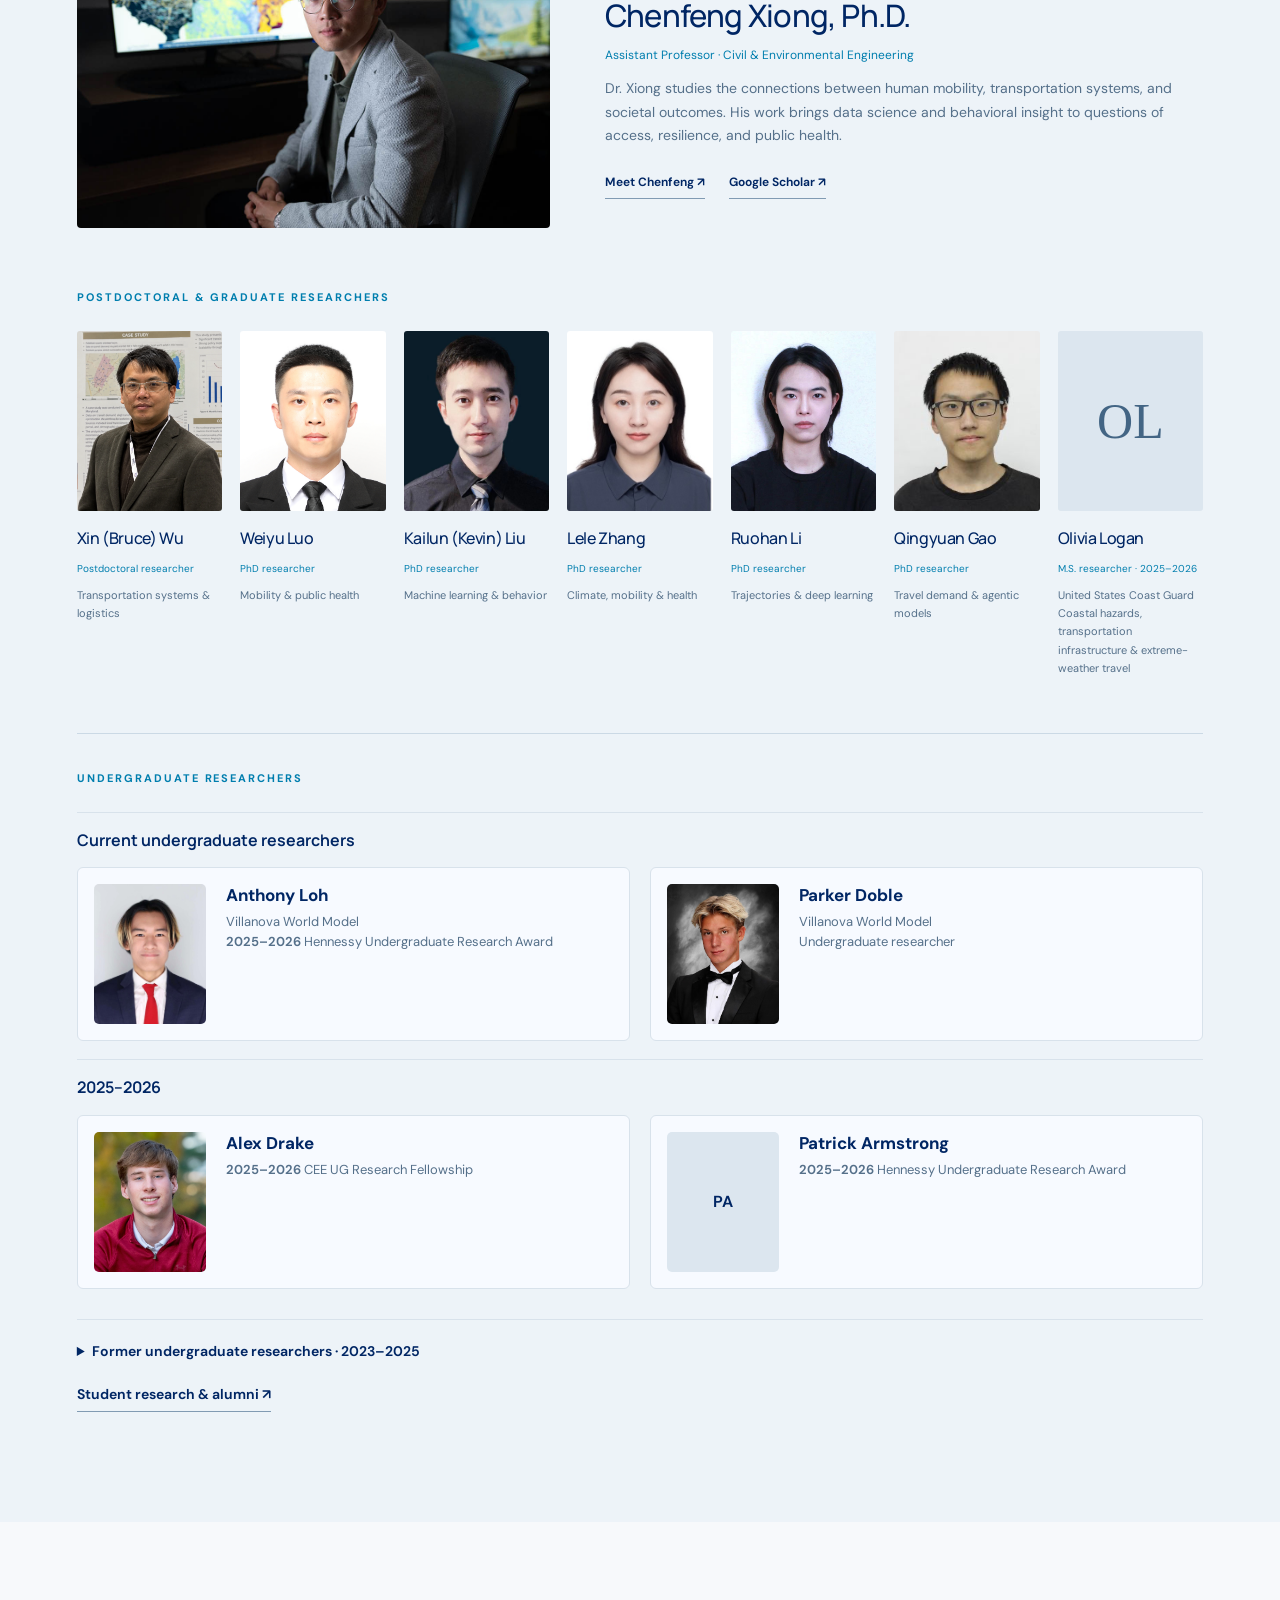
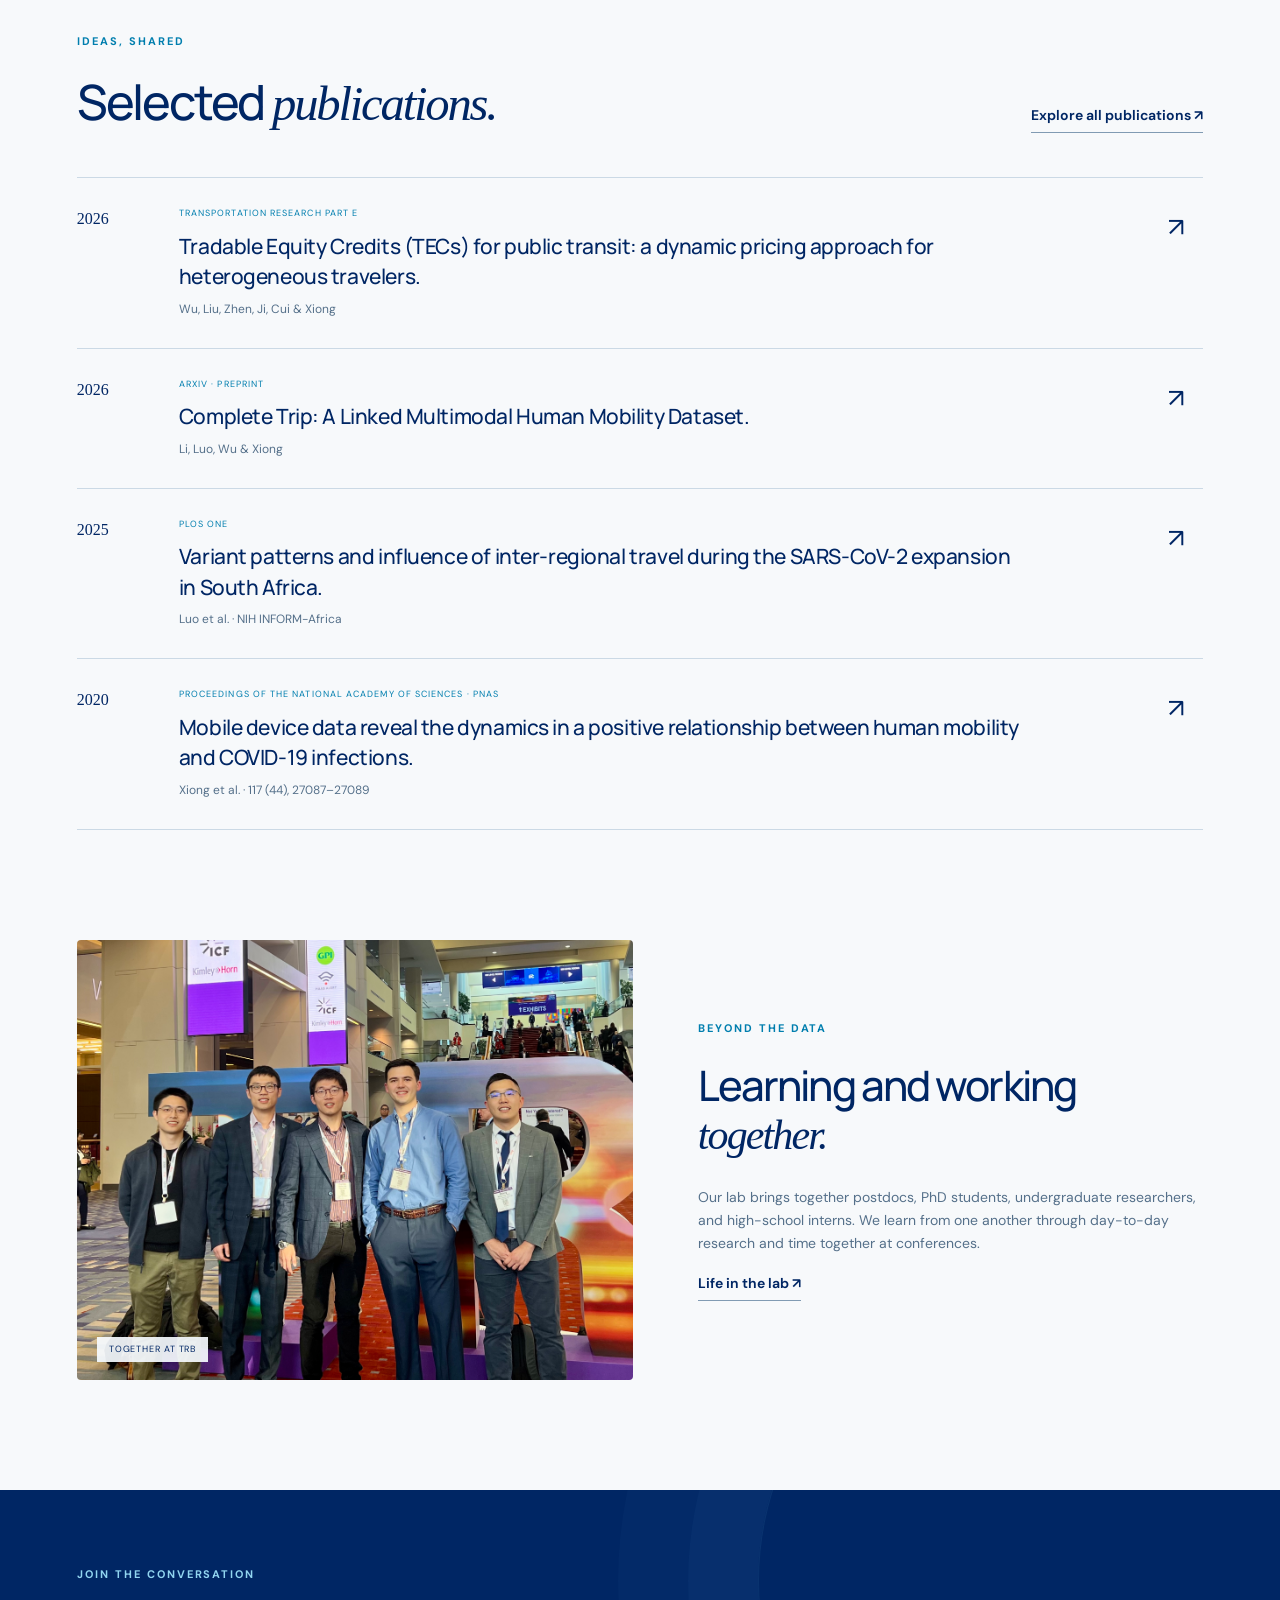
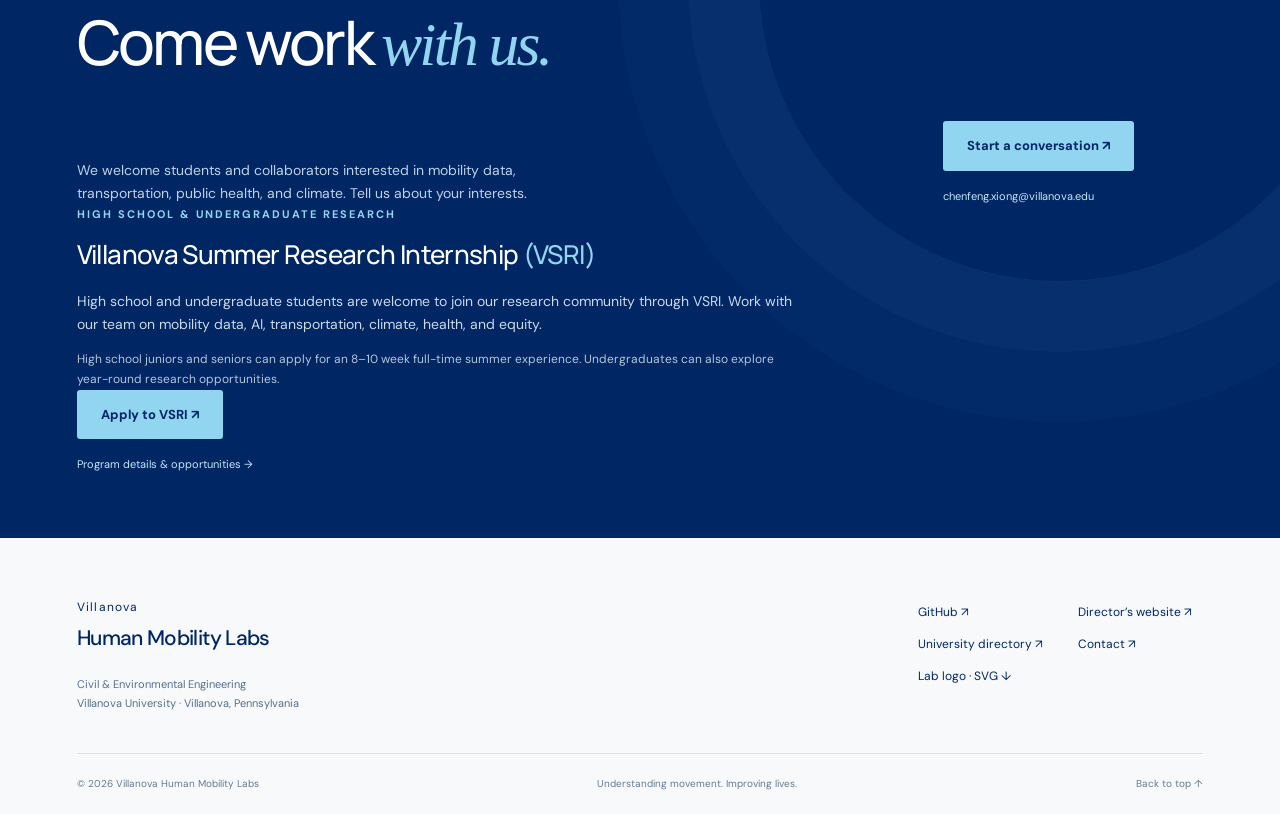
==== commit 484cff68: "Add Villanova World Model project showcase and campus film" ====
--- a/index.html
+++ b/index.html
@@ -5,13 +5,14 @@
 <main id="main"><section class="hero"><img class="hero-map" src="assets/mobility-map.png" alt="Human mobility activity forms illuminated networks across South Africa"><div class="hero-content"><p class="eyebrow light">VILLANOVA UNIVERSITY · HUMAN MOBILITY LABS</p><h1>Understanding<br>movement.<br><em>Improving lives.</em></h1><p class="hero-intro">Every journey tells a story. We connect human mobility data, AI, and policy to build more equitable, healthy, and resilient communities.</p><a class="button cream" href="#research">Explore our research <span>↗</span></a><a class="hero-link" href="#people">Meet the lab <span>→</span></a></div><div class="map-caption"><span class="dot"></span> THE PATTERNS THAT CONNECT US<small>Human mobility activity · South Africa</small></div><div class="hero-bottom"><span>Transportation. Equity. Climate. Health.</span><a href="#about">Discover the lab ↓</a></div></section>
 <section class="intro wrap" id="about"><div><p class="eyebrow">MOVEMENT IS HUMAN</p><h2>Better data.<br>Deeper understanding.<br><em>Meaningful change.</em></h2></div><div class="intro-copy"><p>How we move shapes access to opportunity, exposure to climate risks, and the spread of disease. Understanding those connections is at the heart of our work.</p><p>Led by Dr. Chenfeng Xiong, Villanova Human Mobility Labs brings together transportation engineering, data science, and public health. We turn complex mobility patterns into evidence that communities and decision-makers can use.</p><a class="text-link" href="https://cfxiong.github.io/">Explore our director’s work ↗</a></div></section>
 <section class="metrics wrap" aria-label="Research and team at a glance"><div><strong>$12M<span>+</span></strong><p>Director’s sponsored<br>research portfolio</p></div><div><strong>100<span>+</span></strong><p>Director’s research<br>publications</p></div><div><strong>5</strong><p>PhD researchers<br>across disciplines</p></div><div><strong>20<span>+</span></strong><p>Undergraduate &amp;<br>high-school interns mentored</p></div><p class="metric-note">Portfolio and team figures from <a href="https://cfxiong.github.io/cv/">Chenfeng Xiong’s CV</a> and <a href="https://cfxiong.github.io/team/">team profile</a>. Funding reflects the director’s cumulative research portfolio.</p></section>
-<section class="research section" id="research"><div class="wrap"><div class="section-head"><div><p class="eyebrow">OUR RESEARCH IN ACTION</p><h2>Mobility Intelligence for<br><em>Transportation, Health<br>and Climate.</em></h2></div><p>We work with public agencies and research partners to understand travel, improve access, and study the links between mobility, health, and climate.</p></div><div class="filters" role="group" aria-label="Filter research projects"><button class="active" data-filter="all" aria-pressed="true">All research <span>04</span></button><button data-filter="transport" aria-pressed="false">Transportation &amp; equity</button><button data-filter="health" aria-pressed="false">Climate &amp; health</button></div><div class="project-grid">
+<section class="research section" id="research"><div class="wrap"><div class="section-head"><div><p class="eyebrow">OUR RESEARCH IN ACTION</p><h2>Mobility Intelligence for<br><em>Transportation, Health<br>and Climate.</em></h2></div><p>We work with public agencies and research partners to understand travel, improve access, and study the links between mobility, health, and climate.</p></div><div class="filters" role="group" aria-label="Filter research projects"><button class="active" data-filter="all" aria-pressed="true">All research <span>05</span></button><button data-filter="transport" aria-pressed="false">Transportation &amp; equity</button><button data-filter="health" aria-pressed="false">Climate &amp; health</button></div><div class="project-grid">
 <article class="project" data-category="transport"><a class="project-visual dashboard" href="https://villanova-transportation.github.io/Complete-Trip-Data-Explorer/"><span class="visual-label">01 / MOBILITY DATA</span><img loading="lazy" src="assets/complete-trip-explorer.png" alt="Complete Trip Data Explorer dashboard showing linked trips and transport modes in the Salt Lake City region"><span class="image-link">Open explorer ↗</span></a><div class="project-body"><div class="sponsor-logos" aria-label="Research support and consortium"><a href="https://www.fhwa.dot.gov/"><img class="" loading="lazy" src="assets/sponsors/fhwa.png" alt="Federal Highway Administration"></a></div><p class="sponsor">FHWA SUPPORTED <span>Interactive explorer · Open data sample</span></p><h3>See the complete journey.</h3><p class="project-name">Complete Trip Data Explorer</p><p>From individual trip segments to connected journeys. Explore approximately 28.8 million trip records across six Utah counties, linking car, transit, and active travel in one research resource.</p><div class="project-foot"><span>Dashboard by Ruohan Li et al.</span><a href="https://github.com/villanova-transportation/Complete-Trip-Data-Explorer">Explore the project ↗</a></div></div></article>
 <article class="project" data-category="transport"><a class="project-visual equity" href="https://github.com/villanova-transportation/Transit_Equity_Credits"><span class="visual-label">02 / EQUITABLE TRANSPORTATION</span><div class="credit-diagram" aria-label="Conceptual diagram linking mobility needs, equity credits, and public transit"><span class="diagram-small">A DIFFERENT WAY TO VALUE A TRIP</span><div class="diagram-row"><span>People<br><small>Different mobility needs</small></span><b>⇄</b><span class="credit-circle">TEC<small>Equity credits</small></span><b>⇄</b><span>Transit<br><small>Shared opportunity</small></span></div><div class="diagram-line"></div><p>ACCESS <i>×</i> INCENTIVES <i>×</i> EQUITY</p></div><span class="image-link">Explore open models ↗</span></a><div class="project-body"><div class="sponsor-logos" aria-label="Research support and consortium"><a class="fta-logo" href="https://www.transit.dot.gov/" aria-label="Federal Transit Administration"><img loading="lazy" src="assets/sponsors/fta.png" alt="Federal Transit Administration"></a></div><p class="sponsor">FTA SUPPORTED <span>Published research · Open models</span></p><h3>Make access count.</h3><p class="project-name">Transit Equity Credits</p><p>Can tradable credits make public transit more equitable? We model dynamic pricing and heterogeneous traveler needs to examine new approaches to transit incentives and financing.</p><div class="project-foot"><span>Led by Xin Wu and Kailun Liu<br>Transportation Research Part E · 2026</span><a href="https://doi.org/10.1016/j.tre.2026.104858">Read the paper ↗</a></div></div></article>
 <article class="project" data-category="health"><a class="project-visual heat" href="https://villanova-transportation.github.io/heat-mobility/"><span class="visual-label">03 / CLIMATE &amp; URBAN HEALTH</span><div class="heat-maps"><figure><img loading="lazy" src="assets/heat-summer.webp" alt="Summer land-surface temperature map of Johannesburg–Ekurhuleni"><figcaption>Surface temperature</figcaption></figure><figure><img loading="lazy" src="assets/heat-embeddings.webp" alt="Satellite embedding representation of the Johannesburg–Ekurhuleni urban landscape"><figcaption>Satellite embeddings</figcaption></figure></div><span class="image-link">Explore HEAT Mobility ↗</span></a><div class="project-body"><div class="sponsor-logos" aria-label="Research support and consortium"><a href="https://www.nih.gov/"><img class="nih-logo" loading="lazy" src="assets/sponsors/nih.png" alt="National Institutes of Health"></a></div><p class="sponsor">NIH SUPPORTED <span>Villanova × IBM Research Africa · Research platform</span></p><h3>Understand heat. Reveal inequity.</h3><p class="project-name">HEAT Mobility</p><p>Combining satellite embeddings, urban form, and socioeconomic data to study surface heat inequity in Johannesburg–Ekurhuleni and explore equitable urban greening scenarios.</p><div class="project-foot"><span>Led by Lele Zhang<br>Research under review at <em>Sustainable Cities and Society</em></span><a href="https://villanova-transportation.github.io/heat-mobility/dashboard.html">Open dashboard ↗</a></div></div></article>
 <article class="project" data-category="health"><a class="project-visual health" href="https://github.com/villanova-transportation/Human-Mobility-Data-Hub"><span class="visual-label">04 / MOBILITY &amp; PUBLIC HEALTH</span><img loading="lazy" src="assets/mobility-map.png" alt="A network of human mobility observations across South Africa"><div class="health-overlay"><span>NIGERIA</span><span>SOUTH AFRICA</span><strong>Connected movement.<br>Shared health.</strong></div><span class="image-link">Explore the data hub ↗</span></a><div class="project-body"><div class="sponsor-logos" aria-label="Research support and consortium"><a href="https://www.nih.gov/"><img class="nih-logo" loading="lazy" src="assets/sponsors/nih.png" alt="National Institutes of Health"></a><a href="https://dsi-africa.org/"><img class="dsi-logo" loading="lazy" src="assets/sponsors/dsi-africa.svg" alt="DS-I Africa"></a><a href="https://inform-africa.org/"><img class="inform-logo" loading="lazy" src="assets/sponsors/inform-africa.webp" alt="INFORM Africa"></a></div><p class="sponsor">NIH U54 · INFORM-AFRICA <span>Published studies · Shared data</span></p><h3>Trace movement. Inform health.</h3><p class="project-name">SARS-CoV-2 &amp; Human Mobility</p><p>Studying how mobility patterns, interregional travel, and pandemic responses intersect in Nigeria and South Africa—with reproducible analyses and a shared human mobility data hub.</p><a class="consortium-link" href="https://inform-africa.org/">Meet the INFORM Africa consortium ↗</a><div class="project-foot"><span>Public health across borders</span><a href="#health-papers">Discover the publications ↓</a></div></div></article>
+<article class="project" data-category="transport"><a class="project-visual" href="world-model/"><span class="visual-label">05 / CAMPUS WORLD MODEL</span><img loading="lazy" src="world-model/assets/oval.png" alt="Villanova campus reconstructed in Blender, with the Oval, buildings, and paths"><span class="image-link">Explore the campus model</span></a><div class="project-body"><p class="sponsor">2026–ONGOING <span>Student-built 3D campus · Research in development</span></p><h3>A campus to learn from.</h3><p class="project-name">Villanova World Model</p><p>Building a shared physical foundation for transportation simulation, climate resilience, and campus planning. Explore the 3D environment and the vision behind it.</p><div class="project-foot"><span>Anthony Loh &amp; Parker Doble</span><a href="world-model/">Explore the project</a></div></div></article>
 </div><div class="research-note"><span>RESEARCH SUPPORT</span><p>Federal Highway Administration <b>·</b> Federal Transit Administration <b>·</b> National Institutes of Health</p></div></div></section>
-<section class="people section" id="people"><div class="wrap"><div class="section-head"><div><p class="eyebrow">HOW WE WORK</p><h2>Data, models,<br><em>and people.</em></h2></div><a class="text-link" href="https://cfxiong.github.io/team/">Full team &amp; alumni ↗</a></div><div class="director"><img loading="lazy" src="assets/chenfeng-xiong.jpeg" alt="Chenfeng Xiong at his research workstation"><div><p class="eyebrow">LAB DIRECTOR</p><h3>Chenfeng Xiong, Ph.D.</h3><p class="role">Assistant Professor · Civil &amp; Environmental Engineering</p><p>Dr. Xiong studies the connections between human mobility, transportation systems, and societal outcomes. His work brings data science and behavioral insight to questions of access, resilience, and public health.</p><a class="text-link" href="https://cfxiong.github.io/">Meet Chenfeng ↗</a><a class="text-link" href="https://scholar.google.com/citations?user=MQUY6gYAAAAJ&amp;hl=en">Google Scholar ↗</a></div></div><p class="eyebrow team-level">POSTDOCTORAL &amp; GRADUATE RESEARCHERS</p><div class="team-grid team-grid--graduate"><article><img class="xin-wu-portrait" loading="lazy" src="assets/xin-wu.webp" alt="Xin (Bruce) Wu"><h3>Xin (Bruce) Wu</h3><span>Postdoctoral researcher</span><p>Transportation systems &amp; logistics</p></article><article><img loading="lazy" src="assets/weiyu-luo.jpg" alt="Weiyu Luo"><h3>Weiyu Luo</h3><span>PhD researcher</span><p>Mobility &amp; public health</p></article><article><img loading="lazy" src="assets/kailun-liu.jpg" alt="Kailun Liu"><h3>Kailun (Kevin) Liu</h3><span>PhD researcher</span><p>Machine learning &amp; behavior</p></article><article><img loading="lazy" src="assets/lele-zhang.jpg" alt="Lele Zhang"><h3>Lele Zhang</h3><span>PhD researcher</span><p>Climate, mobility &amp; health</p></article><article><img loading="lazy" src="assets/ruohan-li.jpg" alt="Ruohan Li"><h3>Ruohan Li</h3><span>PhD researcher</span><p>Trajectories &amp; deep learning</p></article><article><img loading="lazy" src="assets/qingyuan-gao.png" alt="Qingyuan Gao"><h3>Qingyuan Gao</h3><span>PhD researcher</span><p>Travel demand &amp; agentic models</p></article><article><div class="initials" aria-hidden="true">OL</div><h3>Olivia Logan</h3><span>M.S. researcher · 2025–2026</span><p>United States Coast Guard<br>Coastal hazards, transportation infrastructure &amp; extreme-weather travel</p></article></div><div class="lab-ug"><p class="eyebrow team-level">UNDERGRADUATE RESEARCHERS</p><div class="ug-cohorts"><div class="ug-cohort ug-cohort--featured"><h3 class="ug-cohort__year">Current undergraduate researchers</h3><ul class="ug-recognition" aria-label="Undergraduate researchers"><li><img src="assets/anthony-loh.png" alt="Anthony Loh" loading="lazy" style="object-position:center 37%"><div><h4>Anthony Loh</h4><p><span>2025–2026</span> Hennessy Undergraduate Research Award</p></div></li><li><img src="assets/parker-doble.png" alt="Parker Doble" loading="lazy" style="object-position:center 30%"><div><h4>Parker Doble</h4><p>Undergraduate researcher</p></div></li></ul></div>
+<section class="people section" id="people"><div class="wrap"><div class="section-head"><div><p class="eyebrow">HOW WE WORK</p><h2>Data, models,<br><em>and people.</em></h2></div><a class="text-link" href="https://cfxiong.github.io/team/">Full team &amp; alumni ↗</a></div><div class="director"><img loading="lazy" src="assets/chenfeng-xiong.jpeg" alt="Chenfeng Xiong at his research workstation"><div><p class="eyebrow">LAB DIRECTOR</p><h3>Chenfeng Xiong, Ph.D.</h3><p class="role">Assistant Professor · Civil &amp; Environmental Engineering</p><p>Dr. Xiong studies the connections between human mobility, transportation systems, and societal outcomes. His work brings data science and behavioral insight to questions of access, resilience, and public health.</p><a class="text-link" href="https://cfxiong.github.io/">Meet Chenfeng ↗</a><a class="text-link" href="https://scholar.google.com/citations?user=MQUY6gYAAAAJ&amp;hl=en">Google Scholar ↗</a></div></div><p class="eyebrow team-level">POSTDOCTORAL &amp; GRADUATE RESEARCHERS</p><div class="team-grid team-grid--graduate"><article><img class="xin-wu-portrait" loading="lazy" src="assets/xin-wu.webp" alt="Xin (Bruce) Wu"><h3>Xin (Bruce) Wu</h3><span>Postdoctoral researcher</span><p>Transportation systems &amp; logistics</p></article><article><img loading="lazy" src="assets/weiyu-luo.jpg" alt="Weiyu Luo"><h3>Weiyu Luo</h3><span>PhD researcher</span><p>Mobility &amp; public health</p></article><article><img loading="lazy" src="assets/kailun-liu.jpg" alt="Kailun Liu"><h3>Kailun (Kevin) Liu</h3><span>PhD researcher</span><p>Machine learning &amp; behavior</p></article><article><img loading="lazy" src="assets/lele-zhang.jpg" alt="Lele Zhang"><h3>Lele Zhang</h3><span>PhD researcher</span><p>Climate, mobility &amp; health</p></article><article><img loading="lazy" src="assets/ruohan-li.jpg" alt="Ruohan Li"><h3>Ruohan Li</h3><span>PhD researcher</span><p>Trajectories &amp; deep learning</p></article><article><img loading="lazy" src="assets/qingyuan-gao.png" alt="Qingyuan Gao"><h3>Qingyuan Gao</h3><span>PhD researcher</span><p>Travel demand &amp; agentic models</p></article><article><div class="initials" aria-hidden="true">OL</div><h3>Olivia Logan</h3><span>M.S. researcher · 2025–2026</span><p>United States Coast Guard<br>Coastal hazards, transportation infrastructure &amp; extreme-weather travel</p></article></div><div class="lab-ug"><p class="eyebrow team-level">UNDERGRADUATE RESEARCHERS</p><div class="ug-cohorts"><div class="ug-cohort ug-cohort--featured"><h3 class="ug-cohort__year">Current undergraduate researchers</h3><ul class="ug-recognition" aria-label="Undergraduate researchers"><li><img src="assets/anthony-loh.png" alt="Anthony Loh" loading="lazy" style="object-position:center 37%"><div><h4>Anthony Loh</h4><p><a href="world-model/">Villanova World Model</a></p><p><span>2025–2026</span> Hennessy Undergraduate Research Award</p></div></li><li><img src="assets/parker-doble.png" alt="Parker Doble" loading="lazy" style="object-position:center 30%"><div><h4>Parker Doble</h4><p><a href="world-model/">Villanova World Model</a></p><p>Undergraduate researcher</p></div></li></ul></div>
         <div class="ug-cohort ug-cohort--featured"><h3 class="ug-cohort__year">2025–2026</h3><ul class="ug-recognition" aria-label="2025–2026 undergraduate researchers">
           <li><img src="assets/alex-drake.jpg" alt="Alex Drake" loading="lazy"><div><h4>Alex Drake</h4><p><span>2025–2026</span> CEE UG Research Fellowship</p></div></li>
 
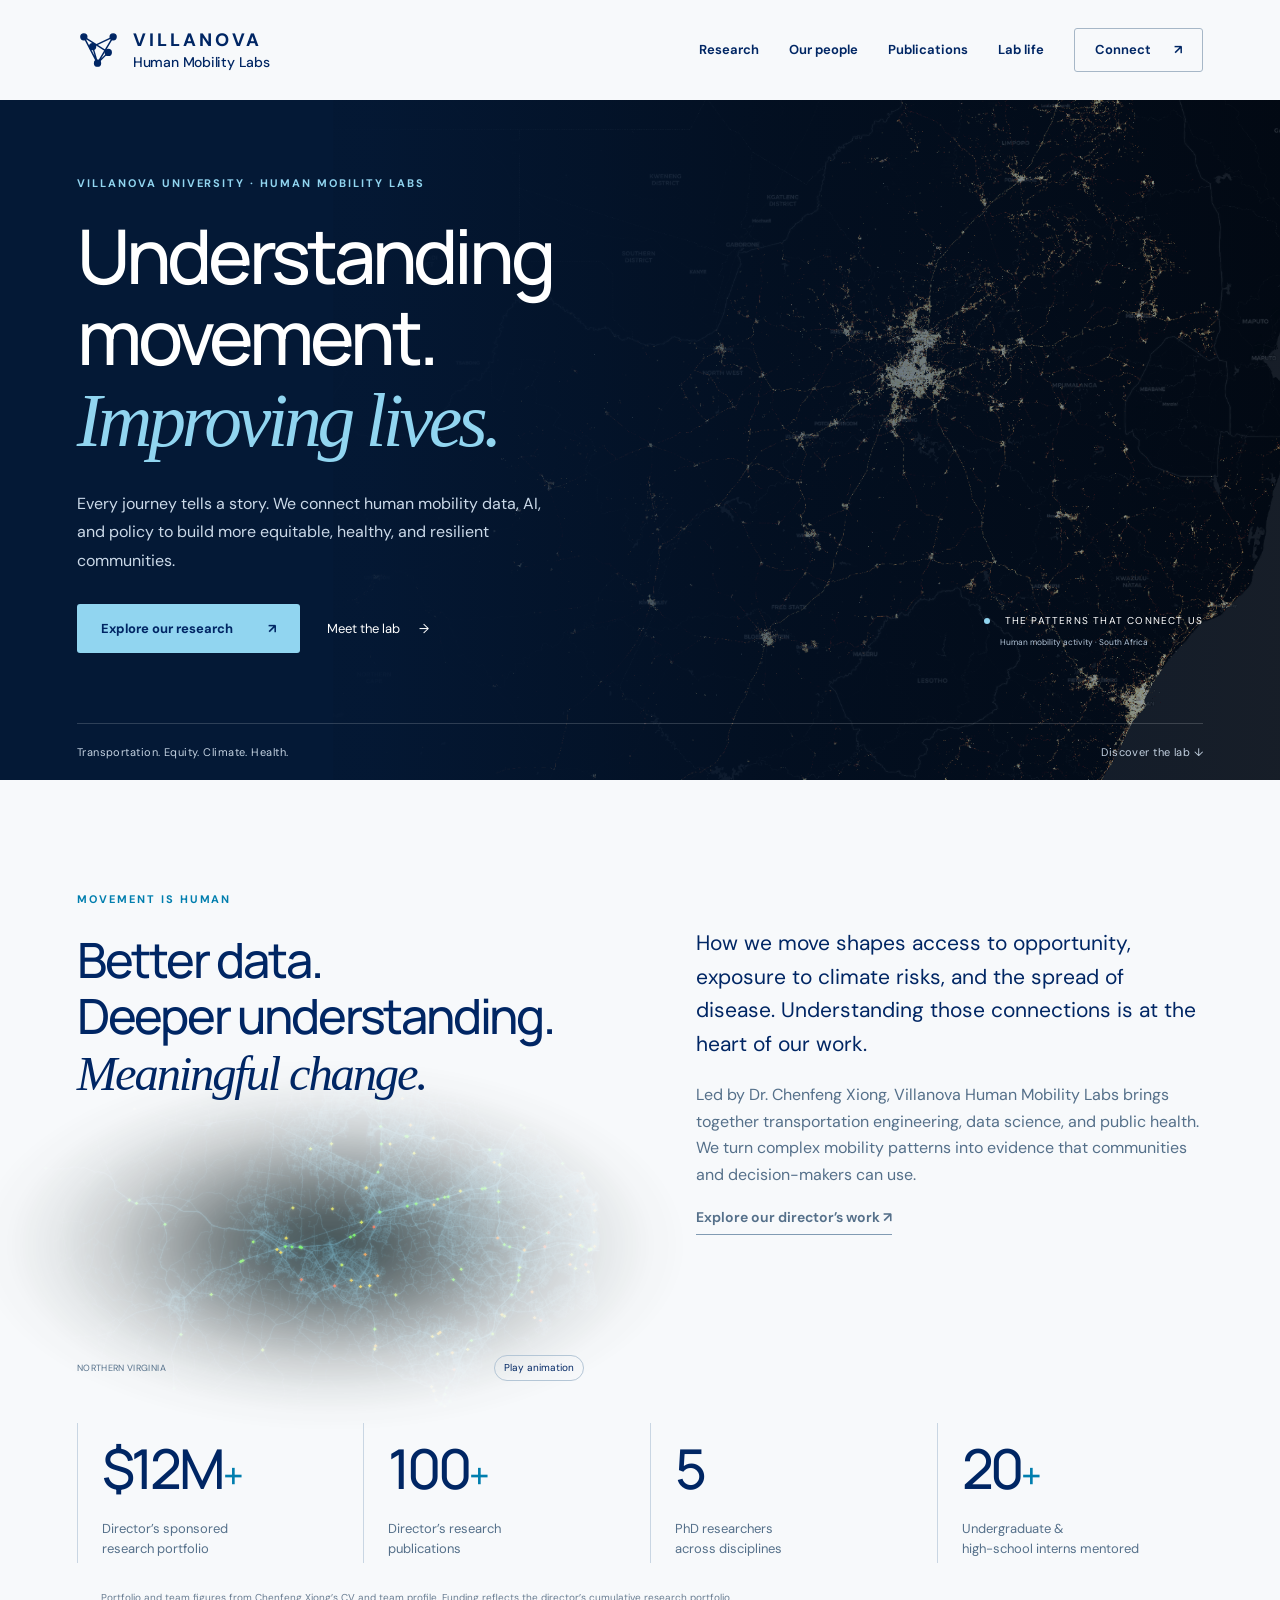
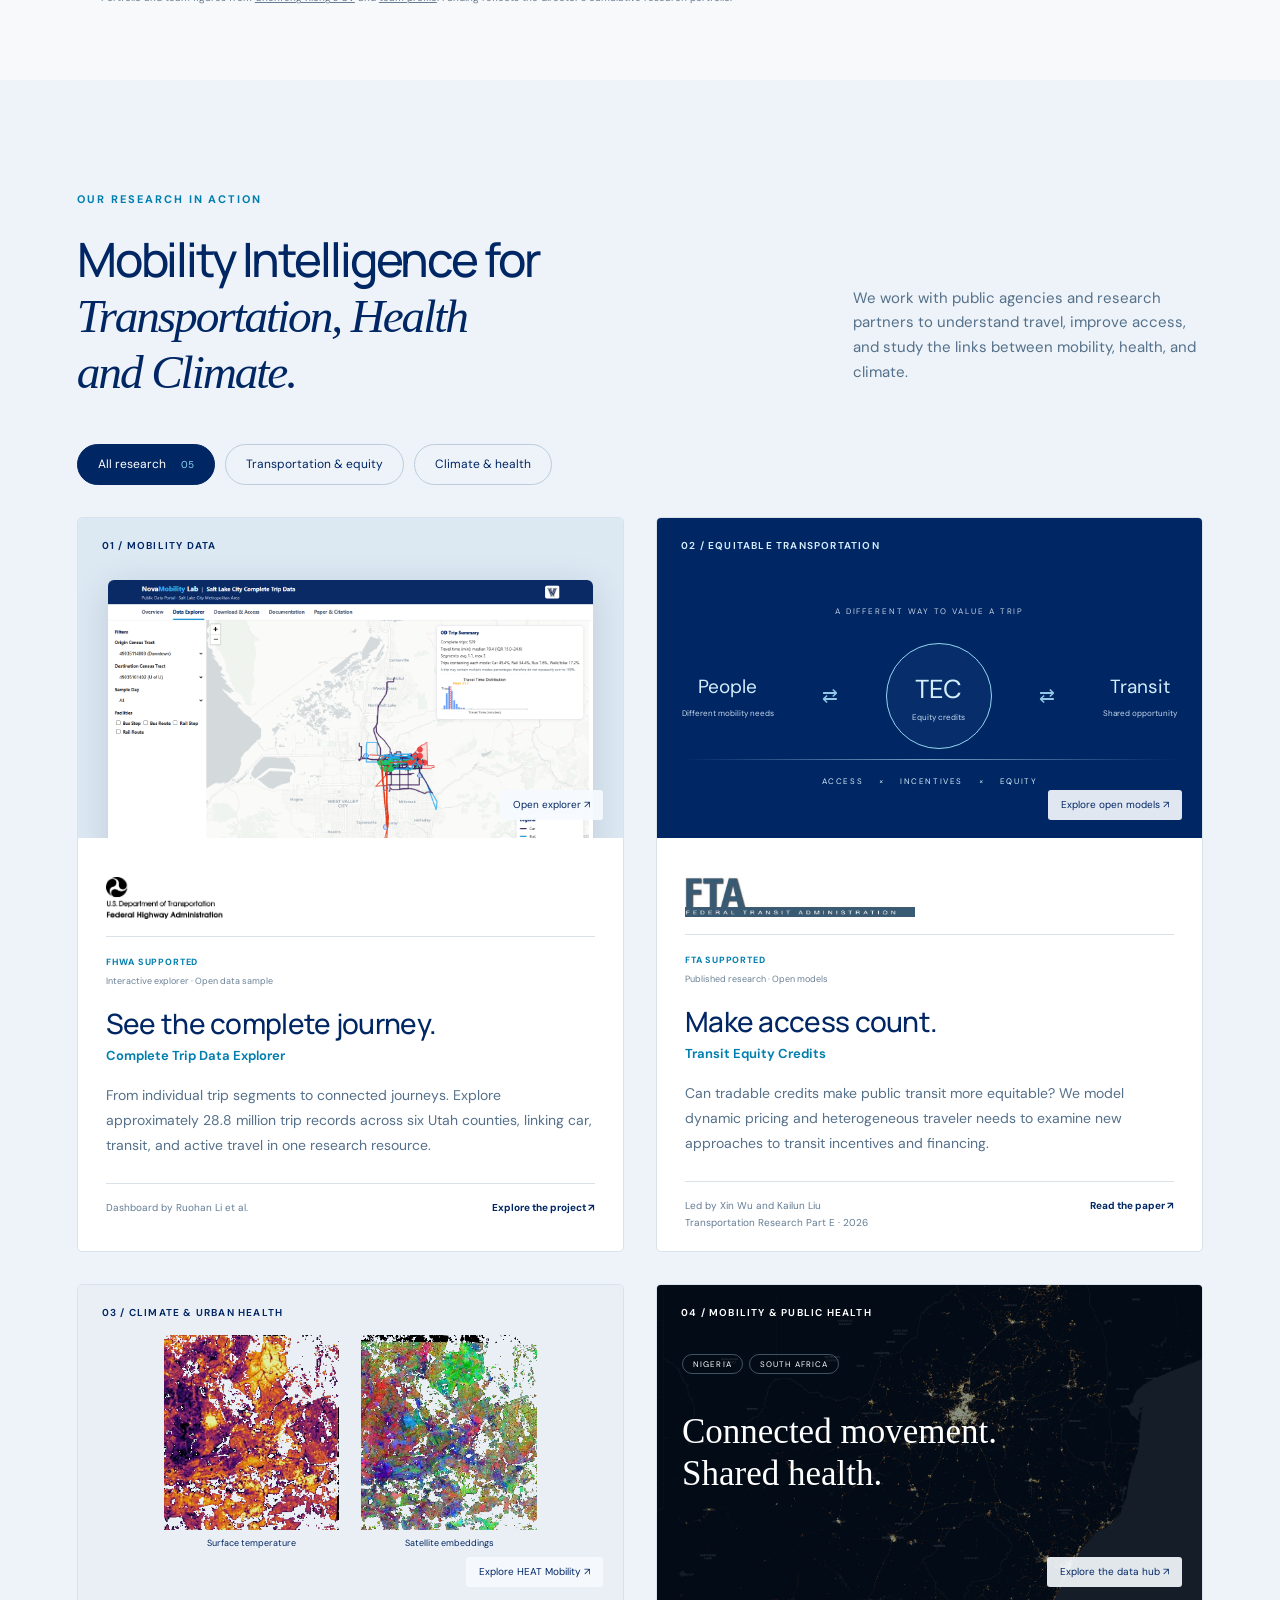
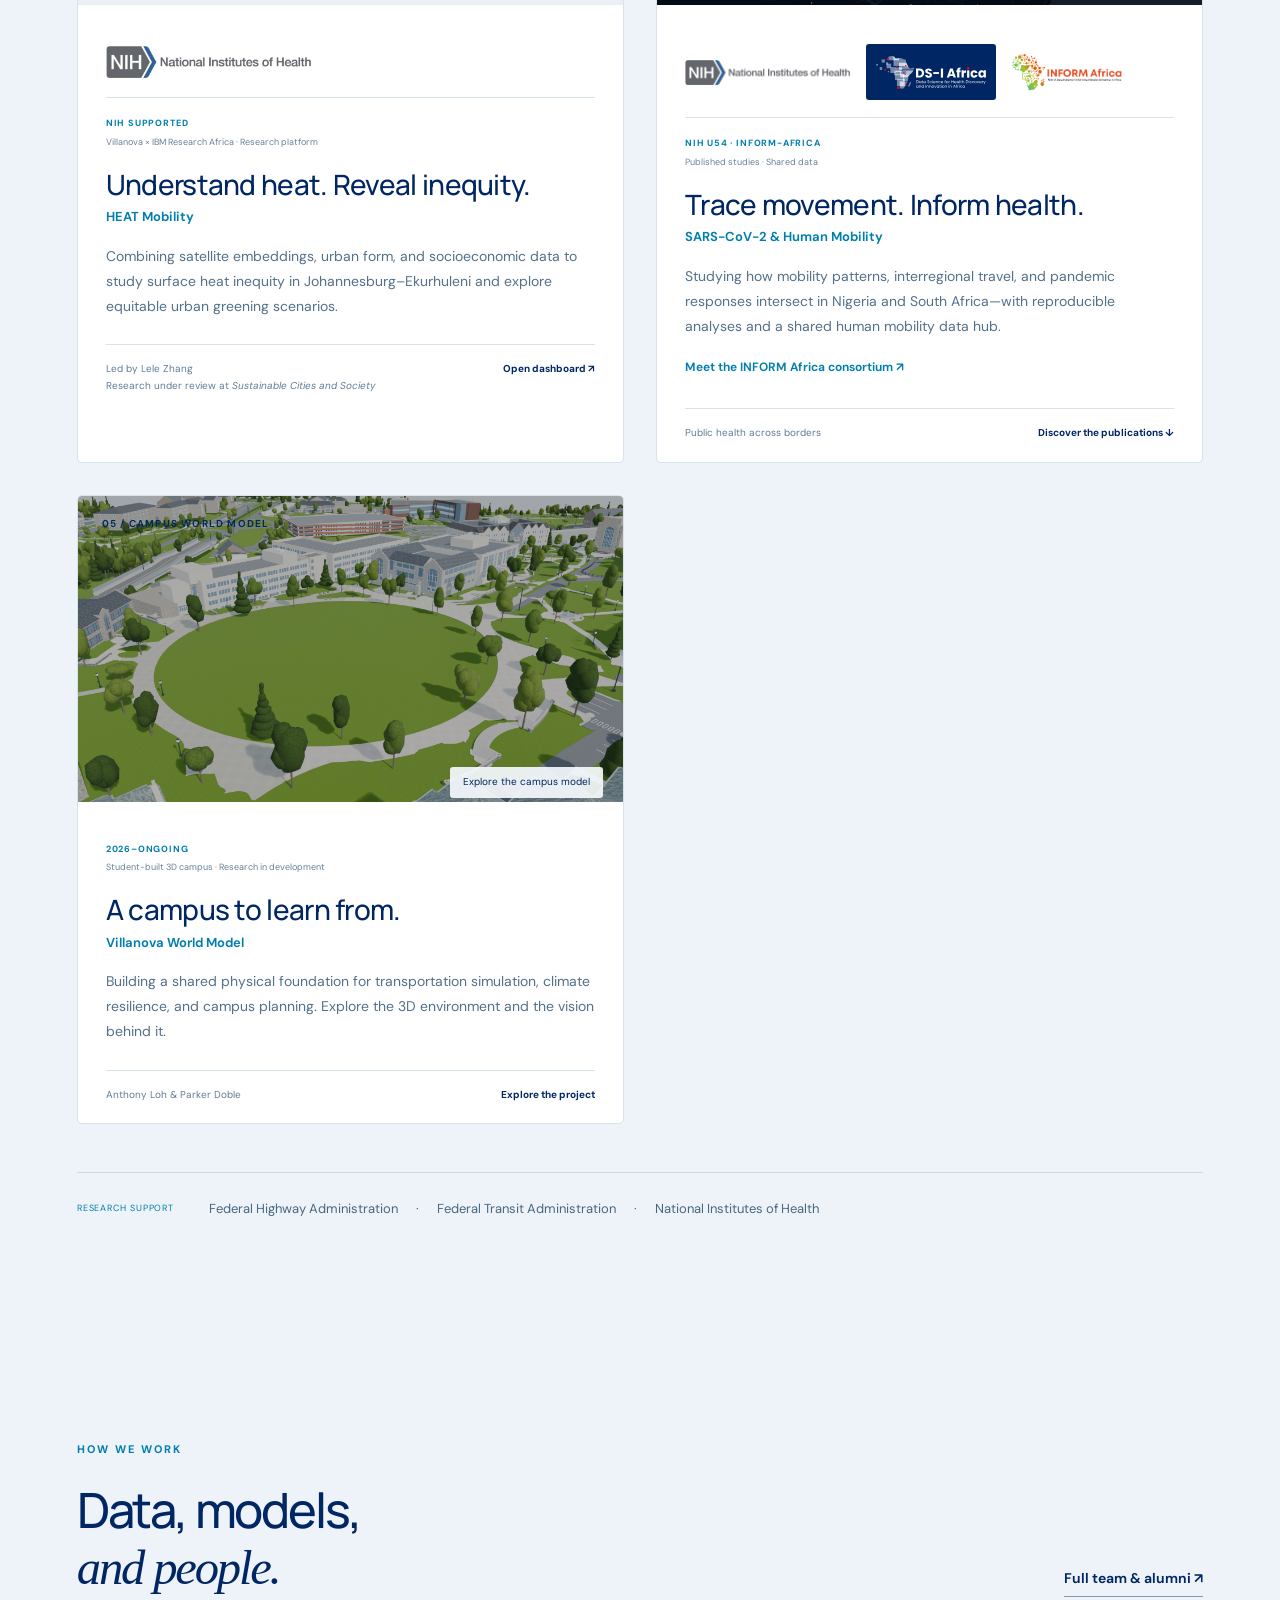
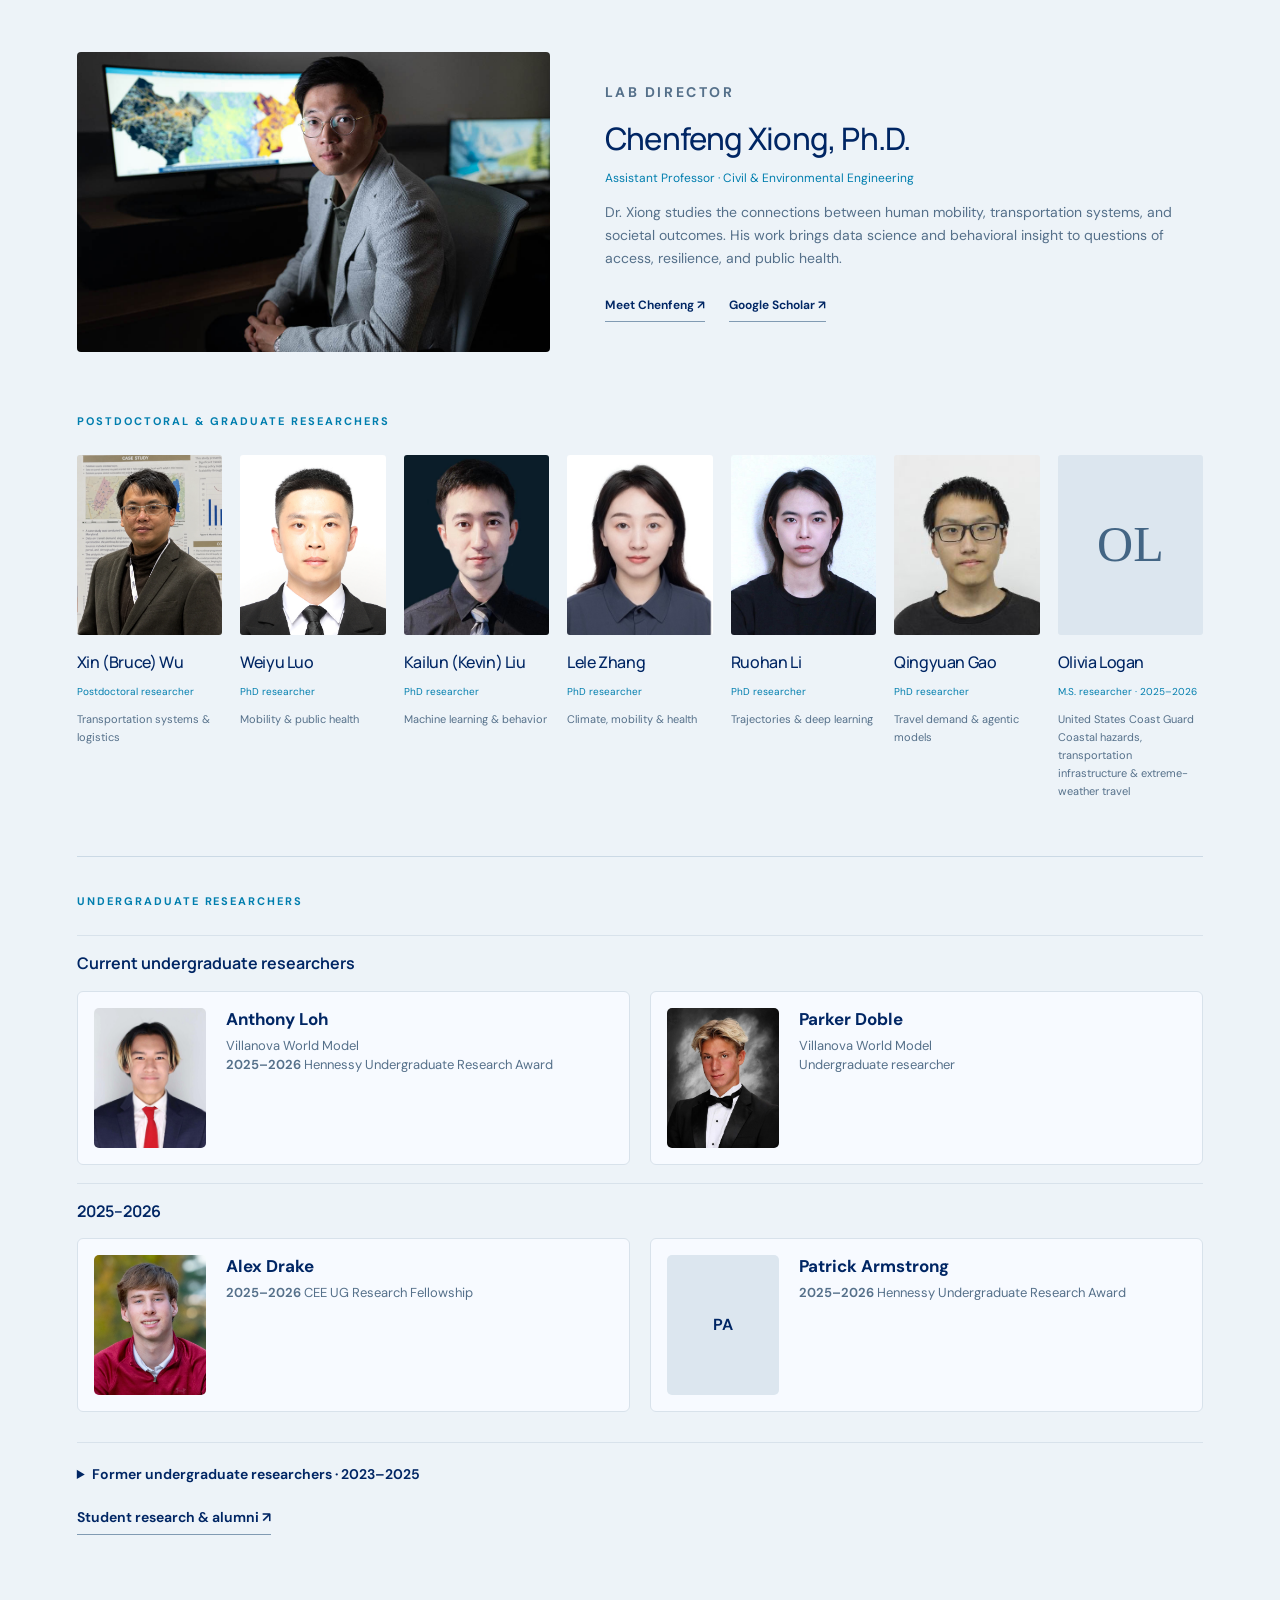
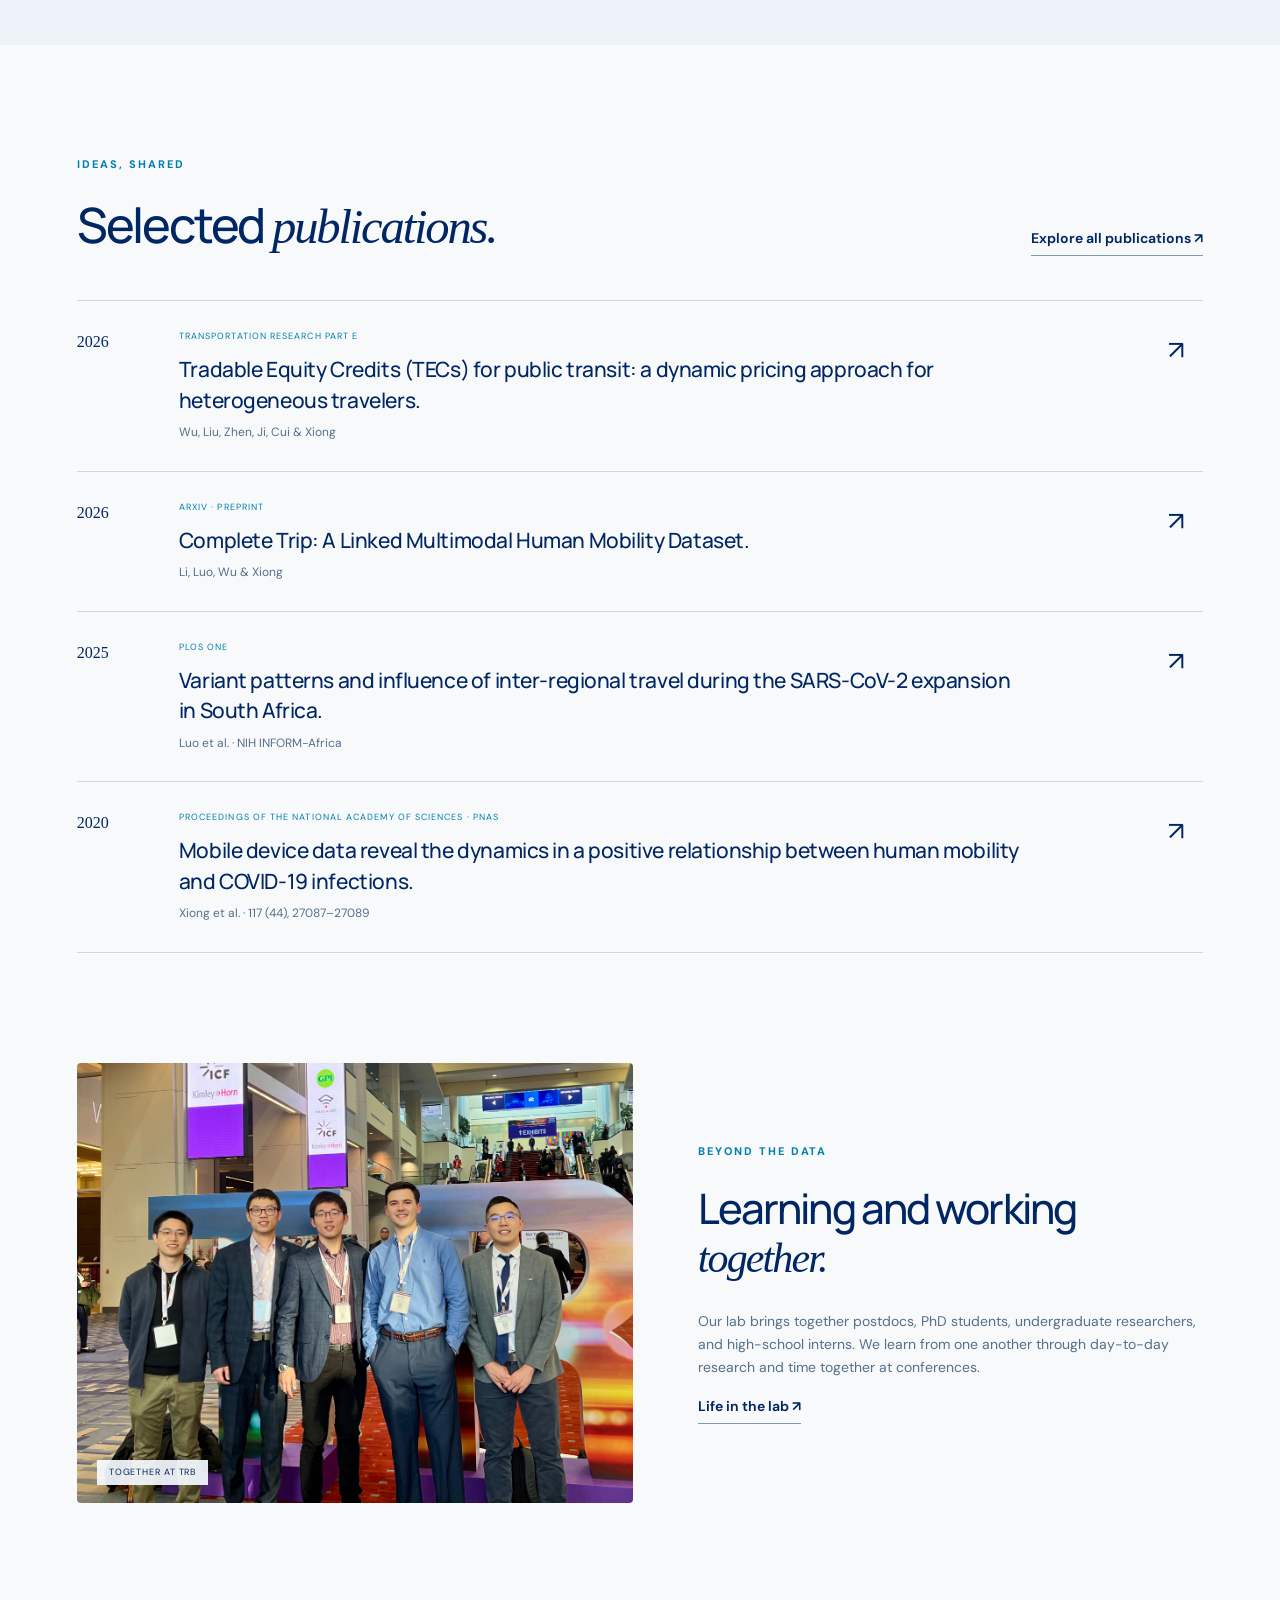
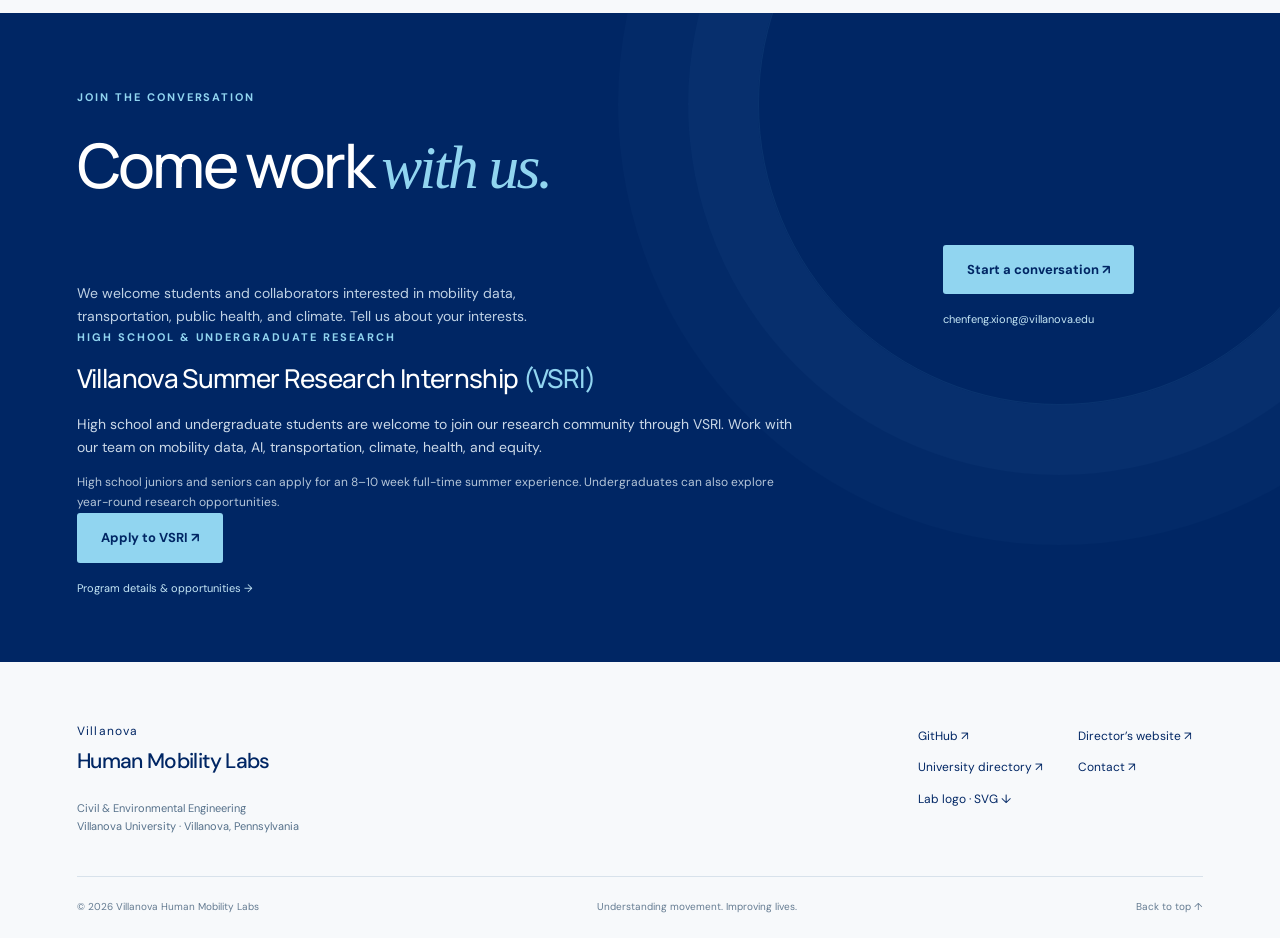
==== commit 8f1c1de1: "Add softly blended mobility animation to lab introduction" ====
--- a/index.html
+++ b/index.html
@@ -1,10 +1,10 @@
 <!doctype html>
-<html lang="en"><head><meta charset="utf-8"><meta name="viewport" content="width=device-width, initial-scale=1"><meta name="description" content="Villanova Human Mobility Labs connects mobility data, artificial intelligence, and policy to advance transportation, equity, climate resilience, and public health."><meta name="theme-color" content="#002664"><title>Villanova Human Mobility Labs</title><link rel="icon" type="image/svg+xml" href="favicon.svg?v=3"><link rel="icon" type="image/png" sizes="32x32" href="favicon-32.png?v=3"><link rel="apple-touch-icon" sizes="180x180" href="apple-touch-icon.png"><link rel="stylesheet" href="styles.css?v=20261120-ug-portraits"><script defer src="app.js"></script></head><body>
+<html lang="en"><head><meta charset="utf-8"><meta name="viewport" content="width=device-width, initial-scale=1"><meta name="description" content="Villanova Human Mobility Labs connects mobility data, artificial intelligence, and policy to advance transportation, equity, climate resilience, and public health."><meta name="theme-color" content="#002664"><title>Villanova Human Mobility Labs</title><link rel="icon" type="image/svg+xml" href="favicon.svg?v=3"><link rel="icon" type="image/png" sizes="32x32" href="favicon-32.png?v=3"><link rel="apple-touch-icon" sizes="180x180" href="apple-touch-icon.png"><link rel="stylesheet" href="styles.css?v=20261122-motion"><script defer src="app.js"></script></head><body>
 <a class="skip" href="#main">Skip to content</a>
 <header><a class="brand" href="#" aria-label="Villanova Human Mobility Labs home"><svg viewBox="0 0 44 44" aria-hidden="true"><path d="M7 8 21 35 37 8M7 8 32 24 21 35 16 18 37 8"/><circle cx="7" cy="8" r="3"/><circle cx="21" cy="35" r="3"/><circle cx="37" cy="8" r="3"/><circle cx="16" cy="18" r="3"/><circle cx="32" cy="24" r="3"/></svg><span>VILLANOVA<small>Human Mobility Labs</small></span></a><button class="menu" aria-expanded="false" aria-controls="nav">Menu <span>＋</span></button><nav id="nav" aria-label="Main navigation"><a href="#research">Research</a><a href="#people">Our people</a><a href="#publications">Publications</a><a href="#life">Lab life</a><a class="nav-contact" href="#connect">Connect <span>↗</span></a></nav></header>
 <main id="main"><section class="hero"><img class="hero-map" src="assets/mobility-map.png" alt="Human mobility activity forms illuminated networks across South Africa"><div class="hero-content"><p class="eyebrow light">VILLANOVA UNIVERSITY · HUMAN MOBILITY LABS</p><h1>Understanding<br>movement.<br><em>Improving lives.</em></h1><p class="hero-intro">Every journey tells a story. We connect human mobility data, AI, and policy to build more equitable, healthy, and resilient communities.</p><a class="button cream" href="#research">Explore our research <span>↗</span></a><a class="hero-link" href="#people">Meet the lab <span>→</span></a></div><div class="map-caption"><span class="dot"></span> THE PATTERNS THAT CONNECT US<small>Human mobility activity · South Africa</small></div><div class="hero-bottom"><span>Transportation. Equity. Climate. Health.</span><a href="#about">Discover the lab ↓</a></div></section>
-<section class="intro wrap" id="about"><div><p class="eyebrow">MOVEMENT IS HUMAN</p><h2>Better data.<br>Deeper understanding.<br><em>Meaningful change.</em></h2></div><div class="intro-copy"><p>How we move shapes access to opportunity, exposure to climate risks, and the spread of disease. Understanding those connections is at the heart of our work.</p><p>Led by Dr. Chenfeng Xiong, Villanova Human Mobility Labs brings together transportation engineering, data science, and public health. We turn complex mobility patterns into evidence that communities and decision-makers can use.</p><a class="text-link" href="https://cfxiong.github.io/">Explore our director’s work ↗</a></div></section>
-<section class="metrics wrap" aria-label="Research and team at a glance"><div><strong>$12M<span>+</span></strong><p>Director’s sponsored<br>research portfolio</p></div><div><strong>100<span>+</span></strong><p>Director’s research<br>publications</p></div><div><strong>5</strong><p>PhD researchers<br>across disciplines</p></div><div><strong>20<span>+</span></strong><p>Undergraduate &amp;<br>high-school interns mentored</p></div><p class="metric-note">Portfolio and team figures from <a href="https://cfxiong.github.io/cv/">Chenfeng Xiong’s CV</a> and <a href="https://cfxiong.github.io/team/">team profile</a>. Funding reflects the director’s cumulative research portfolio.</p></section>
+<div class="motion-story"><section class="intro wrap" id="about"><div><p class="eyebrow">MOVEMENT IS HUMAN</p><h2>Better data.<br>Deeper understanding.<br><em>Meaningful change.</em></h2><div class="motion-canvas" aria-label="Recorded vehicle activity in Northern Virginia"><video id="nova-motion" autoplay muted loop playsinline preload="auto" poster="assets/nova-motion.png"><source src="assets/nova-motion.mp4" type="video/mp4"></video></div><div class="motion-caption wrap"><span>NORTHERN VIRGINIA <span class="motion-detail">· September 16, 2026 · Recorded vehicle activity</span></span><button id="motion-toggle" type="button" aria-label="Pause animation">Pause animation</button></div></div><div class="intro-copy"><p>How we move shapes access to opportunity, exposure to climate risks, and the spread of disease. Understanding those connections is at the heart of our work.</p><p>Led by Dr. Chenfeng Xiong, Villanova Human Mobility Labs brings together transportation engineering, data science, and public health. We turn complex mobility patterns into evidence that communities and decision-makers can use.</p><a class="text-link" href="https://cfxiong.github.io/">Explore our director’s work ↗</a></div></section>
+</div><section class="metrics wrap" aria-label="Research and team at a glance"><div><strong>$12M<span>+</span></strong><p>Director’s sponsored<br>research portfolio</p></div><div><strong>100<span>+</span></strong><p>Director’s research<br>publications</p></div><div><strong>5</strong><p>PhD researchers<br>across disciplines</p></div><div><strong>20<span>+</span></strong><p>Undergraduate &amp;<br>high-school interns mentored</p></div><p class="metric-note">Portfolio and team figures from <a href="https://cfxiong.github.io/cv/">Chenfeng Xiong’s CV</a> and <a href="https://cfxiong.github.io/team/">team profile</a>. Funding reflects the director’s cumulative research portfolio.</p></section>
 <section class="research section" id="research"><div class="wrap"><div class="section-head"><div><p class="eyebrow">OUR RESEARCH IN ACTION</p><h2>Mobility Intelligence for<br><em>Transportation, Health<br>and Climate.</em></h2></div><p>We work with public agencies and research partners to understand travel, improve access, and study the links between mobility, health, and climate.</p></div><div class="filters" role="group" aria-label="Filter research projects"><button class="active" data-filter="all" aria-pressed="true">All research <span>05</span></button><button data-filter="transport" aria-pressed="false">Transportation &amp; equity</button><button data-filter="health" aria-pressed="false">Climate &amp; health</button></div><div class="project-grid">
 <article class="project" data-category="transport"><a class="project-visual dashboard" href="https://villanova-transportation.github.io/Complete-Trip-Data-Explorer/"><span class="visual-label">01 / MOBILITY DATA</span><img loading="lazy" src="assets/complete-trip-explorer.png" alt="Complete Trip Data Explorer dashboard showing linked trips and transport modes in the Salt Lake City region"><span class="image-link">Open explorer ↗</span></a><div class="project-body"><div class="sponsor-logos" aria-label="Research support and consortium"><a href="https://www.fhwa.dot.gov/"><img class="" loading="lazy" src="assets/sponsors/fhwa.png" alt="Federal Highway Administration"></a></div><p class="sponsor">FHWA SUPPORTED <span>Interactive explorer · Open data sample</span></p><h3>See the complete journey.</h3><p class="project-name">Complete Trip Data Explorer</p><p>From individual trip segments to connected journeys. Explore approximately 28.8 million trip records across six Utah counties, linking car, transit, and active travel in one research resource.</p><div class="project-foot"><span>Dashboard by Ruohan Li et al.</span><a href="https://github.com/villanova-transportation/Complete-Trip-Data-Explorer">Explore the project ↗</a></div></div></article>
 <article class="project" data-category="transport"><a class="project-visual equity" href="https://github.com/villanova-transportation/Transit_Equity_Credits"><span class="visual-label">02 / EQUITABLE TRANSPORTATION</span><div class="credit-diagram" aria-label="Conceptual diagram linking mobility needs, equity credits, and public transit"><span class="diagram-small">A DIFFERENT WAY TO VALUE A TRIP</span><div class="diagram-row"><span>People<br><small>Different mobility needs</small></span><b>⇄</b><span class="credit-circle">TEC<small>Equity credits</small></span><b>⇄</b><span>Transit<br><small>Shared opportunity</small></span></div><div class="diagram-line"></div><p>ACCESS <i>×</i> INCENTIVES <i>×</i> EQUITY</p></div><span class="image-link">Explore open models ↗</span></a><div class="project-body"><div class="sponsor-logos" aria-label="Research support and consortium"><a class="fta-logo" href="https://www.transit.dot.gov/" aria-label="Federal Transit Administration"><img loading="lazy" src="assets/sponsors/fta.png" alt="Federal Transit Administration"></a></div><p class="sponsor">FTA SUPPORTED <span>Published research · Open models</span></p><h3>Make access count.</h3><p class="project-name">Transit Equity Credits</p><p>Can tradable credits make public transit more equitable? We model dynamic pricing and heterogeneous traveler needs to examine new approaches to transit incentives and financing.</p><div class="project-foot"><span>Led by Xin Wu and Kailun Liu<br>Transportation Research Part E · 2026</span><a href="https://doi.org/10.1016/j.tre.2026.104858">Read the paper ↗</a></div></div></article>
@@ -38,4 +38,4 @@
 <section class="life wrap" id="life"><div class="life-image"><img loading="lazy" src="assets/team-trb.jpg" alt="Members of the lab together at the Transportation Research Board meeting"><span>TOGETHER AT TRB</span></div><div class="life-copy"><p class="eyebrow">BEYOND THE DATA</p><h2>Learning and working<br><em>together.</em></h2><p>Our lab brings together postdocs, PhD students, undergraduate researchers, and high-school interns. We learn from one another through day-to-day research and time together at conferences.</p><a class="text-link" href="https://cfxiong.github.io/team/">Life in the lab ↗</a></div></section>
 <section class="connect" id="connect"><div class="wrap"><p class="eyebrow light">JOIN THE CONVERSATION</p><h2>Come work <em>with us.</em></h2><div class="connect-bottom"><p>We welcome students and collaborators interested in mobility data,<br>transportation, public health, and climate. Tell us about your interests.</p><div><a class="button cream" href="mailto:chenfeng.xiong@villanova.edu">Start a conversation ↗</a><a class="join-link" href="mailto:chenfeng.xiong@villanova.edu">chenfeng.xiong@villanova.edu</a></div></div><div class="vsri"><div><p class="eyebrow light">HIGH SCHOOL &amp; UNDERGRADUATE RESEARCH</p><h3>Villanova Summer Research Internship <span>(VSRI)</span></h3><p>High school and undergraduate students are welcome to join our research community through VSRI. Work with our team on mobility data, AI, transportation, climate, health, and equity.</p><p class="vsri-details">High school juniors and seniors can apply for an 8–10 week full-time summer experience. Undergraduates can also explore year-round research opportunities.</p></div><div class="vsri-actions"><a class="button cream" href="https://forms.gle/LvD6wPkDF1DN1dkw9" target="_blank" rel="noopener">Apply to VSRI ↗</a><a class="join-link" href="https://cfxiong.github.io/recruit/">Program details &amp; opportunities →</a></div></div></div></section></main>
 <footer class="wrap"><div><a class="footer-brand" href="#">Villanova<br><strong>Human Mobility Labs</strong></a><p>Civil &amp; Environmental Engineering<br>Villanova University · Villanova, Pennsylvania</p></div><div class="footer-links"><a href="https://github.com/villanova-transportation">GitHub ↗</a><a href="https://cfxiong.github.io/">Director’s website ↗</a><a href="https://www.villanova.edu/university/engineering/academic-programs/civil-environmental/directory.html">University directory ↗</a><a href="mailto:chenfeng.xiong@villanova.edu">Contact ↗</a><a href="brand/villanova-human-mobility-labs-villanova-blue.svg" download>Lab logo · SVG ↓</a></div><div class="footer-bottom"><span>© 2026 Villanova Human Mobility Labs</span><span>Understanding movement. Improving lives.</span><a href="#">Back to top ↑</a></div></footer>
-</body></html>
+<script>const mv=document.getElementById('nova-motion'),mb=document.getElementById('motion-toggle');let wanted=!matchMedia('(prefers-reduced-motion: reduce)').matches;if(!wanted)mv.pause();function label(){mb.textContent=mv.paused?'Play animation':'Pause animation';mb.setAttribute('aria-label',mb.textContent)}mb.onclick=()=>{wanted=mv.paused;if(wanted)mv.play().catch(()=>{});else mv.pause()};mv.onplay=mv.onpause=label;new IntersectionObserver(([e])=>{if(e.isIntersecting&&wanted)mv.play().catch(()=>{});else mv.pause()},{threshold:.1}).observe(mv);label();</script></body></html>
--- a/styles.css
+++ b/styles.css
@@ -24,3 +24,41 @@
 @media(max-width:720px){.team-grid--graduate{grid-template-columns:repeat(2,minmax(0,1fr))}.team-grid--graduate img,.team-grid--graduate .initials{height:210px}.ug-recognition{grid-template-columns:repeat(2,minmax(0,1fr));gap:20px 16px}.ug-recognition li{flex-direction:column;gap:9px}.ug-recognition img,.ug-recognition__initials{flex-basis:auto}.ug-recognition h4{overflow-wrap:anywhere}.lab-ug{margin-top:30px;padding-top:25px}}
 
 .ug-cohort--featured .ug-recognition{grid-template-columns:repeat(2,minmax(0,1fr))}.ug-cohort--featured .ug-recognition li{padding:16px;background:#f7faff;border:1px solid #d8e2eb;border-radius:6px;gap:20px}.ug-cohort--featured .ug-recognition img,.ug-cohort--featured .ug-recognition__initials{width:112px;height:140px;flex:0 0 112px;border-radius:5px}.ug-cohort--featured .ug-recognition h4{font-size:17px}.ug-cohort--featured .ug-recognition p{font-size:13px}.ug-former{border-top:1px solid #d8e2eb;margin-top:12px;padding-top:20px}.ug-former summary{font-size:14px;font-weight:650;cursor:pointer;color:#002664}.ug-former .ug-cohort:first-of-type{border-top:0}@media(max-width:720px){.ug-cohort--featured .ug-recognition li{padding:10px;gap:12px}.ug-cohort--featured .ug-recognition img,.ug-cohort--featured .ug-recognition__initials{width:108px;height:132px;max-width:100%;flex-basis:auto}.ug-cohort--featured .ug-recognition h4{font-size:15px}.ug-cohort--featured .ug-recognition p{font-size:11px}}
+
+/* Local design study: softly revealed motion beneath the introduction. */
+.motion-story{position:relative;isolation:isolate;overflow:hidden;padding-bottom:18px;background:var(--cream)}
+.motion-story .intro{position:relative;z-index:2;padding-bottom:32px}
+.motion-canvas{position:relative;width:100%;height:390px;margin-top:-28px;z-index:0;overflow:hidden;-webkit-mask-image:linear-gradient(to bottom,transparent 0%,#000 38%,#000 70%,transparent 100%);mask-image:linear-gradient(to bottom,transparent 0%,#000 38%,#000 70%,transparent 100%)}
+.motion-canvas:after{content:'';position:absolute;inset:0;background:linear-gradient(90deg,var(--cream) 0%,transparent 19%,transparent 81%,var(--cream) 100%);pointer-events:none}
+.motion-canvas video{width:100%;height:100%;object-fit:cover;object-position:center 48%;display:block;opacity:.9}
+.motion-caption{display:flex;justify-content:space-between;align-items:center;gap:20px;position:relative;margin-top:-20px;font-size:12px;color:var(--muted);letter-spacing:.07em}
+.motion-detail{letter-spacing:0}.motion-caption button{background:transparent;border:1px solid #b4c6d6;color:var(--ink);border-radius:20px;padding:7px 15px;font-size:12px;white-space:nowrap}
+.motion-story+.metrics{padding-top:40px}
+@media(max-width:720px){.motion-canvas{height:270px;margin-top:-5px}.motion-story .intro{padding-bottom:20px}.motion-caption{font-size:10px;gap:12px}.motion-detail{display:block;max-width:220px}.motion-caption button{font-size:11px;padding:6px 11px}}
+
+/* Compact study: motion occupies only the space beneath the left heading. */
+.motion-story{padding-bottom:0;overflow:visible}
+.motion-story .intro{align-items:start;padding-bottom:0;gap:10%}
+.motion-canvas{width:calc(100% + 40px);height:auto;aspect-ratio:16/9;margin:12px -20px 0;-webkit-mask-image:linear-gradient(to bottom,transparent 0%,#000 24%,#000 75%,transparent 100%);mask-image:linear-gradient(to bottom,transparent 0%,#000 24%,#000 75%,transparent 100%)}
+.motion-canvas:after{background:linear-gradient(90deg,var(--cream),transparent 14%,transparent 86%,var(--cream))}
+.motion-canvas video{object-fit:cover;opacity:.92}
+.motion-caption.wrap{width:100%;font-size:9px;letter-spacing:.04em;margin:0;gap:8px;align-items:center}
+.motion-caption .motion-detail{display:none}
+.motion-caption button{font-size:10px;padding:4px 9px}
+.motion-story+.metrics{padding-top:42px}
+@media(max-width:720px){.motion-canvas{width:100%;margin:12px 0 0;max-width:470px}.motion-caption.wrap{max-width:470px}.motion-story .intro{gap:28px}.motion-story+.metrics{padding-top:35px}}
+
+/* Organic falloff: a single elliptical mask avoids rectangular corner bands. */
+.motion-canvas{overflow:visible;-webkit-mask-image:none;mask-image:none}
+.motion-canvas:after{display:none}
+.motion-canvas video{-webkit-mask-image:radial-gradient(ellipse 50% 50% at 50% 50%,#000 28%,rgba(0,0,0,.96) 42%,rgba(0,0,0,.76) 56%,rgba(0,0,0,.42) 70%,rgba(0,0,0,.12) 84%,transparent 100%);mask-image:radial-gradient(ellipse 50% 50% at 50% 50%,#000 28%,rgba(0,0,0,.96) 42%,rgba(0,0,0,.76) 56%,rgba(0,0,0,.42) 70%,rgba(0,0,0,.12) 84%,transparent 100%);opacity:.9}
+
+/* Broad, continuous falloff with a larger atmospheric footprint. */
+.motion-story .intro>div:first-child{position:relative;isolation:isolate}
+.motion-story .intro h2,.motion-story .intro .eyebrow{position:relative;z-index:2}
+.motion-story .intro-copy{position:relative;z-index:3}
+.motion-canvas{width:calc(100% + 220px);height:380px;aspect-ratio:auto;margin:-48px -110px -80px;pointer-events:none;z-index:-1}
+.motion-canvas video{object-fit:cover;opacity:.77;-webkit-mask-image:radial-gradient(ellipse 50% 50% at 50% 50%,rgba(0,0,0,.95) 0%,rgba(0,0,0,.86) 15%,rgba(0,0,0,.66) 30%,rgba(0,0,0,.43) 45%,rgba(0,0,0,.23) 60%,rgba(0,0,0,.095) 75%,rgba(0,0,0,.025) 88%,transparent 100%);mask-image:radial-gradient(ellipse 50% 50% at 50% 50%,rgba(0,0,0,.95) 0%,rgba(0,0,0,.86) 15%,rgba(0,0,0,.66) 30%,rgba(0,0,0,.43) 45%,rgba(0,0,0,.23) 60%,rgba(0,0,0,.095) 75%,rgba(0,0,0,.025) 88%,transparent 100%)}
+.motion-caption.wrap{position:relative;z-index:3;margin-top:0}
+.motion-story+.metrics{position:relative;z-index:3}
+@media(max-width:720px){.motion-canvas{width:calc(100% + 50px);height:300px;margin:-25px -25px -50px;max-width:none}.motion-story{overflow:hidden}.motion-story .intro{gap:28px}}
